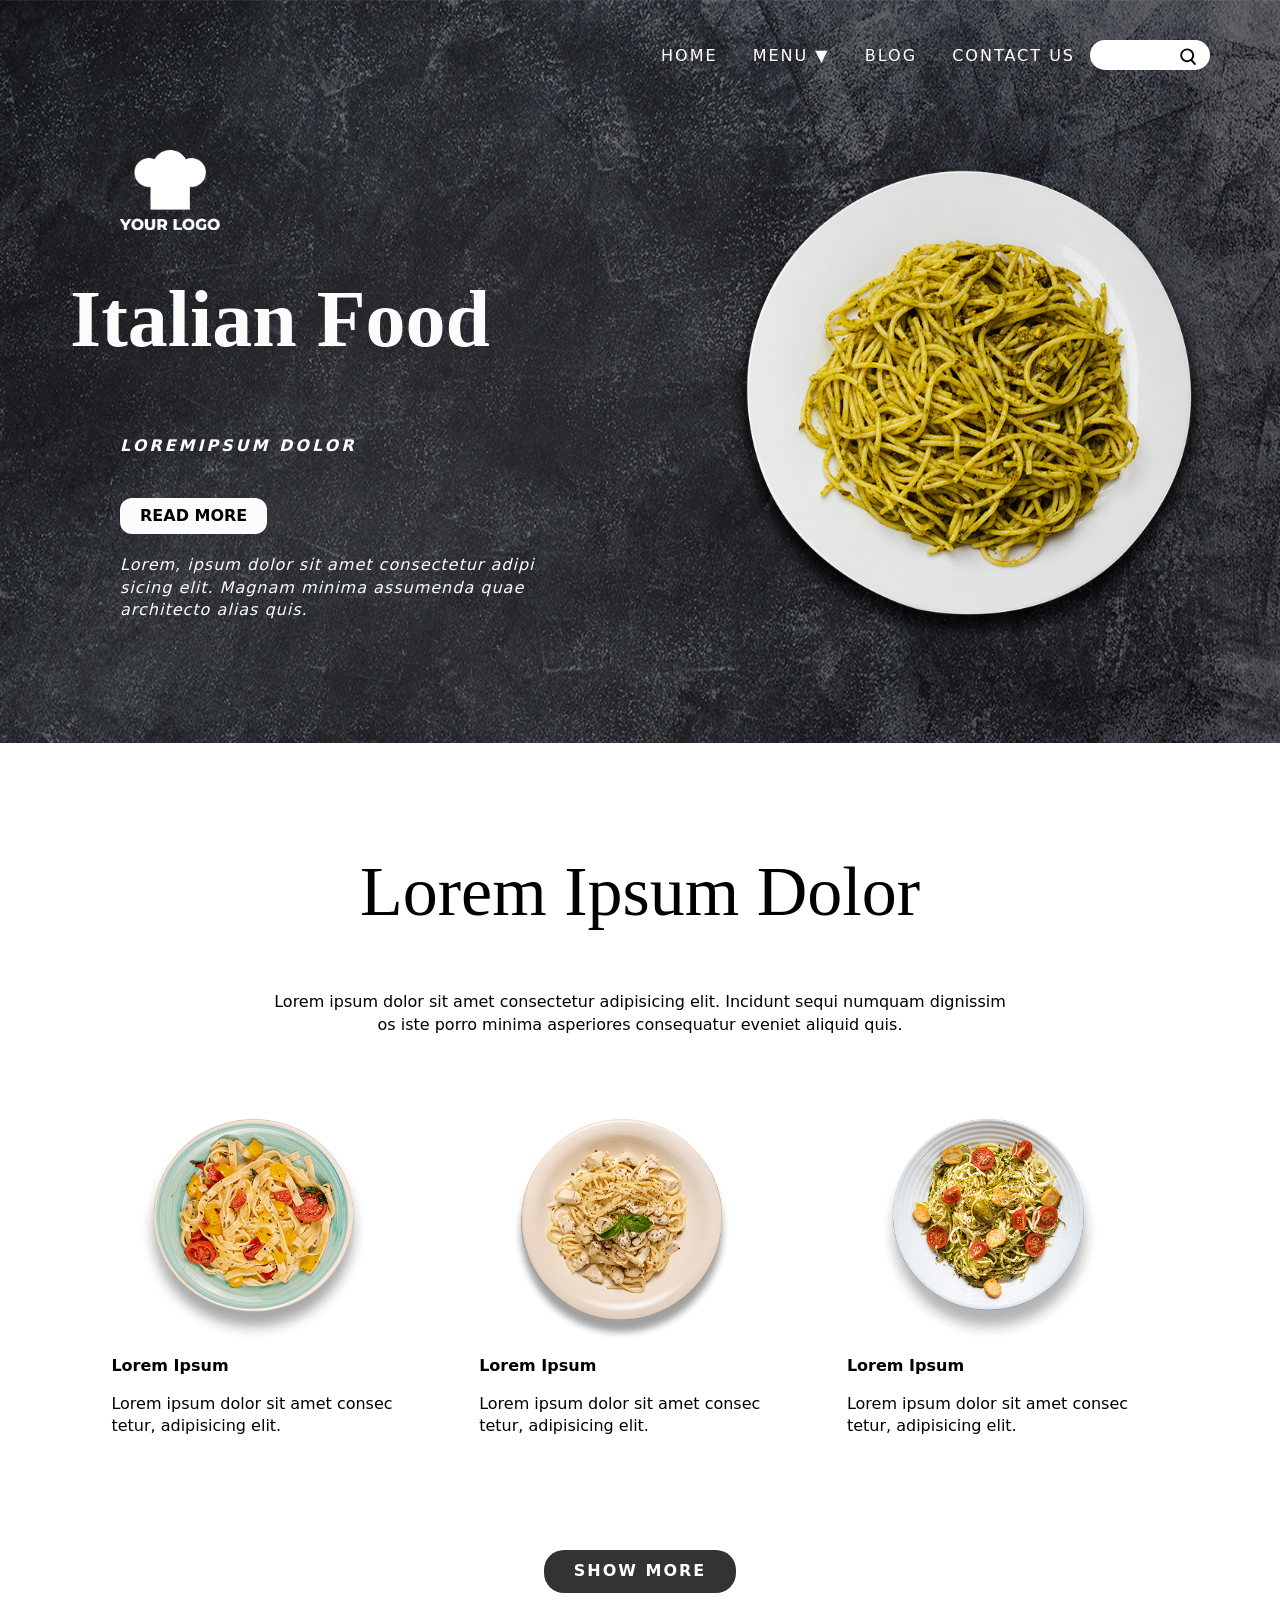
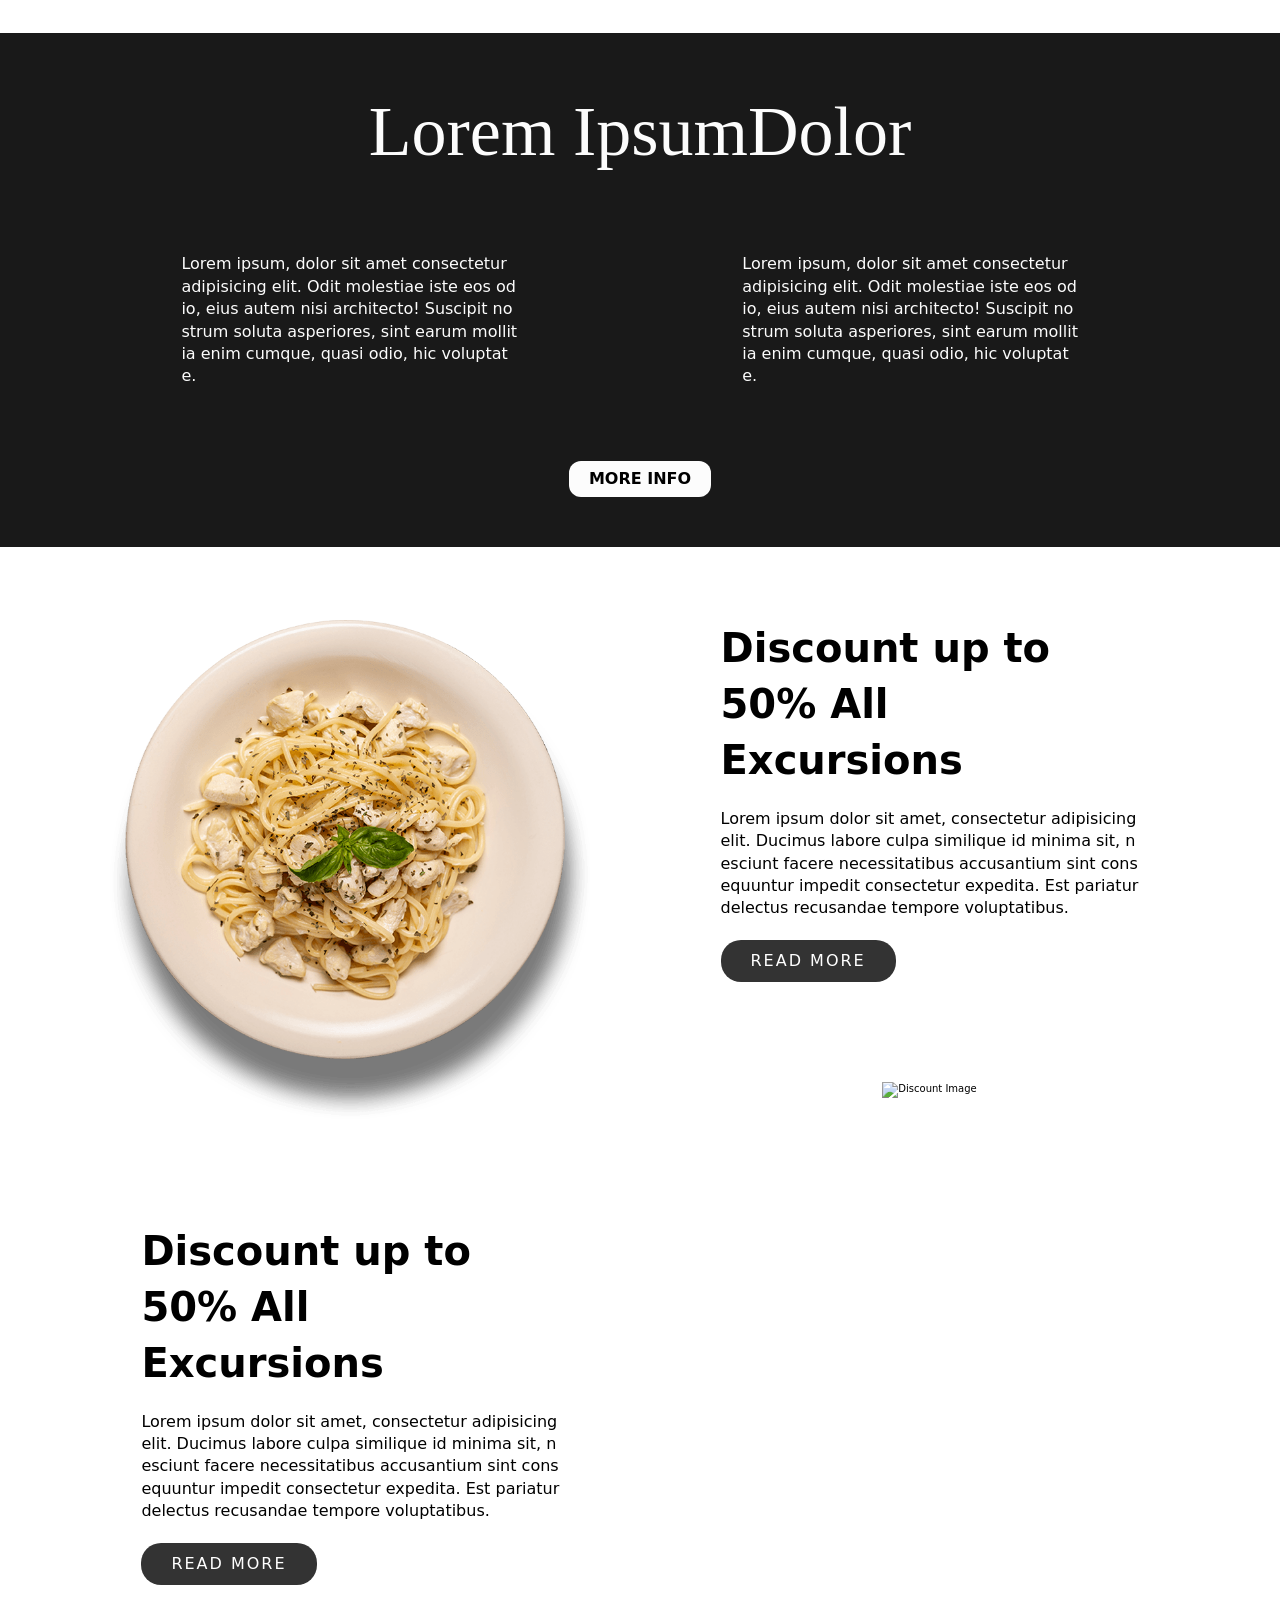
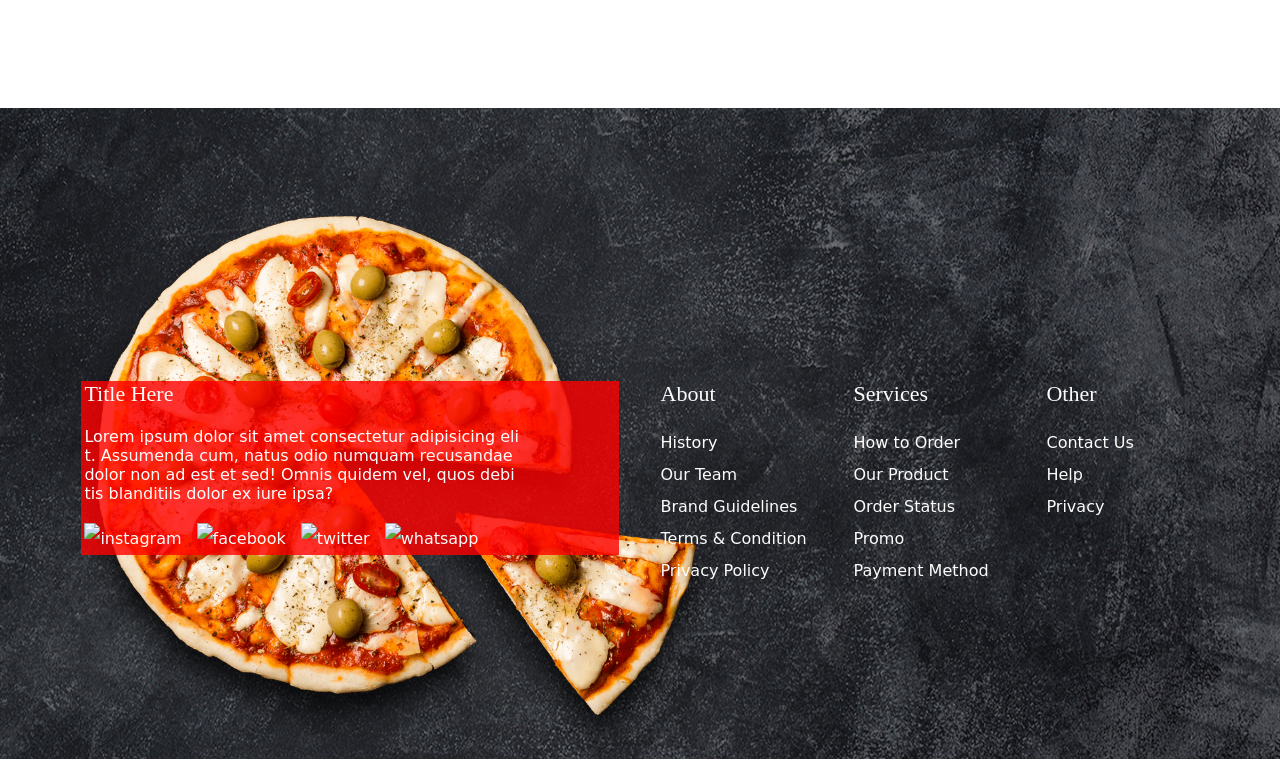
==== Italian_Food/index.html @ b00f7d7c "first commit" ====
<!DOCTYPE html>
<html lang="en">
<head>
    <meta charset="UTF-8">
    <meta http-equiv="X-UA-Compatible" content="IE=edge">
    <meta name="viewport" content="width=device-width, initial-scale=1.0">
    <title>Italian Food an WordPress Theme</title>
    <!-- VENDORS FILES -->
    <link rel="stylesheet" href="assets/vendors/css/fonts.css">
    <link rel="stylesheet" href="assets/vendors/css/all.min.css">
    <link rel="stylesheet" href="assets/vendors/css/normalize.css">
    <link rel="stylesheet" href="assets/vendors/css/grid.css">
     <!-- RESOURCES FILES -->
    <link rel="stylesheet" href="assets/css/main.css">
    <link rel="stylesheet" href="assets/css/responsive.css">
</head>
<body>
    <header id="front-page-header">
        <div class="sticky-content">
            <div class="row">
                <h1 class="logo">
                    <a href="index.html" title="Italian Food">
                        <img src="assets/img/logo.png" alt="Italian Food" />
                    </a>
                </h1>
                <nav id="site-navigation" class="main-navigation" role="navigation">
                    <button class="menu-toggle" aria-controls="primary-menu" aria-expanded="false"></button>
                    <!-- Don't need to use #primary-menu div while using wp_nav_menu container property -->
                    <div id="primary-menu" class="menu-primary-menu-container">
                        <ul class="nav-menu">
                            <li><a href="#/">Home</a></li>
                            <!-- Don't need to use .menu-item-has-children when implement in wordpress -->
                            <li class="menu-item-has-children"><a href="#/">Menu</a>
                                <ul class="sub-menu">
                                    <!-- Don't need to use .menu-item-has-children when implement in wordpress -->
                                    <li class="menu-item-has-children"><a href="#/">Sub item 1</a>
                                        <ul class="sub-menu">
                                            <li><a href="#/">Sub item 1 a</a></li>
                                            <li><a href="#/">Sub item 1 b</a></li>
                                        </ul>
                                    </li>
                                    <!-- Don't need to use .menu-item-has-children when implement in wordpress -->
                                    <li class="menu-item-has-children"><a href="#/">Sub item 2</a>
                                        <ul class="sub-menu">
                                            <li><a href="#/">Sub item 2 a</a></li>
                                            <li><a href="#/">Sub item 2 b</a></li>
                                        </ul>
                                    </li>
                                </ul>
                            </li>
                            <li><a href="blog.html">Blog</a></li>
                            <li><a href="#/">Contact Us</a></li>
                        </ul>
                    </div><!-- #primary-menu -->
                    <div class="header-search">
                        <!-- No need to use this form when using in wordpress. It will be auto generated by get_search_form(); wordpress function -->
                        <form role="search" method="get" id="searchform" class="searchform" action="#">
                            <label class="screen-reader-text" for="s">Search for:</label>
                            <input type="search" value="  " name="s" id="s" placeholder="search">
                            <button type="submit" id="searchsubmit" class="search-button  has-icon" aria-label="Search">
                            <svg id="search-icon" class="search-icon" viewBox="0 0 24 24" width="24" height="24">
                                <path d="M13.5 6C10.5 6 8 8.5 8 11.5c0 1.1.3 2.1.9 3l-3.4 3 1 1.1 3.4-2.9c1 .9 2.2 1.4 3.6 1.4 3 0 5.5-2.5 5.5-5.5C19 8.5 16.5 6 13.5 6zm0 9.5c-2.2 0-4-1.8-4-4s1.8-4 4-4 4 1.8 4 4-1.8 4-4 4z"></path>
                            </svg>
                            </button>
                        </form>
                    </div>
                </nav>
            </div><!-- .row -->
        </div> <!-- .sticky -->

        <div class="hero-content">
            <div class="row">
                <div class="hero-text-container">
                    <h2 class="hero-title">Italian Food</h2>
                    <p class="hero-sub-title">Loremipsum dolor</p>
                    <a href="#" class="btn btn-small">Read More</a>
                    <p class="hero-desc">Lorem, ipsum dolor sit amet consectetur adipisicing elit. Magnam minima assumenda quae architecto alias quis.</p>
                </div>
               
                <div class="hero-img-container">
                    <img src="assets/img/header-plate-1.png" alt="large dish">
                </div>
            </div><!-- .row -->
        </div><!-- .hero-content -->
    </header>

    <section class="section-featured-item">
        <div class="row">
            <h2 class="section-title">Lorem Ipsum Dolor</h2>
            <p class="section-excerpt">Lorem ipsum dolor sit amet consectetur adipisicing elit. Incidunt sequi numquam dignissimos iste porro minima asperiores consequatur eveniet aliquid quis.</p>
            <div class="col span_1_of_3">
                <img src="assets/img/plat-1-0f-3.png" alt="Item One">
                <h4 class="item-title">Lorem Ipsum</h4>
                <p class="item-excerpt">Lorem ipsum dolor sit amet consectetur, adipisicing elit.</p>
            </div>
            <div class="col span_1_of_3">
                <img src="assets/img/plat-2-0f-3.png" alt="Item Two">
                <h4 class="item-title">Lorem Ipsum</h4>
                <p class="item-excerpt">Lorem ipsum dolor sit amet consectetur, adipisicing elit.</p>
            </div>
            <div class="col span_1_of_3">
                <img src="assets/img/plat-3-0f-3.png" alt="Item Three">
                <h4 class="item-title">Lorem Ipsum</h4>
                <p class="item-excerpt">Lorem ipsum dolor sit amet consectetur, adipisicing elit.</p>
            </div>
            <a href="#/" class="btn btn-dark">SHow More</a>
        </div><!-- .row -->
    </section>

    <section class="two-col-text">
        <div class="row">
            <h2 class="section-title">Lorem IpsumDolor</h2>
            <div class="col span_1_of_2">
                <p class="item-excerpt">Lorem ipsum, dolor sit amet consectetur adipisicing elit. Odit molestiae iste eos odio, eius autem nisi architecto! Suscipit nostrum soluta asperiores, sint earum mollitia enim cumque, quasi odio, hic voluptate.</p>
            </div>
            <div class="col span_1_of_2">
                <p class="item-excerpt">Lorem ipsum, dolor sit amet consectetur adipisicing elit. Odit molestiae iste eos odio, eius autem nisi architecto! Suscipit nostrum soluta asperiores, sint earum mollitia enim cumque, quasi odio, hic voluptate.</p>
            </div>
            <a href="#/" class="btn">More Info</a>
        </div><!-- .row -->
    </section>
    <section class="two-col-text-img">
        <div class="row">
            <div class="col span_1_of_2">
                <div class="cpt-img">
                    <img src="assets/img/cpt_discount_and_offer_1.png" alt="Discount Image">
                </div>
                <div class="cpt-discount-offers">
                    <h3 class="cpt-title">Discount up to 50% All Excursions</h3>
                    <p class="cpt-excerpt">Lorem ipsum dolor sit amet, consectetur adipisicing elit. Ducimus labore culpa similique id minima sit, nesciunt facere necessitatibus accusantium sint consequuntur impedit consectetur expedita. Est pariatur delectus recusandae tempore voluptatibus.</p>
                    <a href="#" class="btn btn-dark">Read More</a>
                </div>
            </div>
            <div class="col span_1_of_2">
                <div class="cpt-discount-offers">
                    <h3 class="cpt-title">Discount up to 50% All Excursions</h3>
                    <p class="cpt-excerpt">Lorem ipsum dolor sit amet, consectetur adipisicing elit. Ducimus labore culpa similique id minima sit, nesciunt facere necessitatibus accusantium sint consequuntur impedit consectetur expedita. Est pariatur delectus recusandae tempore voluptatibus.</p>
                    <a href="#" class="btn btn-dark">Read More</a>
                </div>
                <div class="cpt-img">
                    <img src="assets/img/cpt_discount_and_offer_2.png" alt="Discount Image">
                </div>
            </div>
        </div>
    </section>
    <footer id="site-footer">
        <div class="row">
            <div class="col span_6_of_12">
                <div class="widget overlay">
                    <h6 class="widget-title">Title Here</h6>
                    <p>Lorem ipsum dolor sit amet consectetur adipisicing elit. Assumenda cum, natus odio numquam recusandae dolor non ad est et sed! Omnis quidem vel, quos debitis blanditiis dolor ex iure ipsa?</p>
                    <div class="social-links">
                        <ul>
                            <li><a href="#"><img src="assets/img/instagram1.png" alt="instagram"></a></li>
                            <li><a href="#"><img src="assets/img/facebook1.png" alt="facebook"></a></li>
                            <li><a href="#"><img src="assets/img/twitter1.png" alt="twitter"></a></li>
                            <li><a href="#"><img src="assets/img/whatsapp1.png" alt="whatsapp"></a></li>
                        </ul>
                    </div>
                </div>
            </div>
            <div class="col span_2_of_12">
                <div class="widget">
                    <h6 class="widget-title">About</h6>
                    <ul>
                        <li><a href="#">History</a></li>
                        <li><a href="#">Our Team</a></li>
                        <li><a href="#">Brand Guidelines</a></li>
                        <li><a href="#">Terms & Condition</a></li>
                        <li><a href="#">Privacy Policy</a></li>
                    </ul>
                </div>
            </div>
            <div class="col span_2_of_12">
                <div class="widget">
                    <h6 class="widget-title">Services</h6>
                    <ul>
                        <li><a href="#"> How to Order</a></li>
                        <li><a href="#">Our Product</a></li>
                        <li><a href="#">Order Status</a></li>
                        <li><a href="#">Promo</a></li>
                        <li><a href="#">Payment Method</a></li>
                    </ul>
                </div>
            </div>
            <div class="col span_2_of_12">
                <div class="widget">
                    <h6 class="widget-title">Other</h6>
                    <ul>
                        <li><a href="#">Contact Us</a></li>
                        <li><a href="#">Help</a></li>
                        <li><a href="#">Privacy</a></li>
                    </ul>
                </div>
            </div>
        </div><!-- .row -->
    </footer>

    <!-- VENDORS FILES -->
    <script src="assets/vendors/js/jquery-1.12.0.min.js"></script>
    <script src="assets/vendors/js/html5shiv.min.js"></script>
    <script src="assets/vendors/js/respond.min.js"></script>
    <script src="assets/vendors/js/selectivizr.js"></script>
    <!-- RESOURCES FILES -->
    <script src="assets/js/main.js"></script>
</body>
</html>
---- Italian_Food/assets/vendors/css/fonts.css ----
/* montserrat-regular - latin */
@font-face {
font-family: 'Montserrat';
font-style: normal;
font-weight: 400;
src: url('../fonts/montserrat/montserrat-v18-latin-700.eot'); /* IE9 Compat Modes */
src: local(''),
        url('../fonts/montserrat/montserrat-v18-latin-regular.eot?#iefix') format('embedded-opentype'), /* IE6-IE8 */
        url('../fonts/montserrat/montserrat-v18-latin-regular.woff2') format('woff2'), /* Super Modern Browsers */
        url('../fonts/montserrat/montserrat-v18-latin-regular.woff') format('woff'), /* Modern Browsers */
        url('../fonts/montserrat/montserrat-v18-latin-regular.ttf') format('truetype'), /* Safari, Android, iOS */
        url('../fonts/montserrat/montserrat-v18-latin-regular.svg#Montserrat') format('svg'); /* Legacy iOS */
}

/* montserrat-700 - latin */
@font-face {
font-family: 'Montserrat';
font-style: normal;
font-weight: 700;
src: url('../fonts/montserrat/montserrat-v18-latin-700.eot'); /* IE9 Compat Modes */
src: local(''),
        url('../fonts/montserrat/montserrat-v18-latin-700.eot?#iefix') format('embedded-opentype'), /* IE6-IE8 */
        url('../fonts/montserrat/montserrat-v18-latin-700.woff2') format('woff2'), /* Super Modern Browsers */
        url('../fonts/montserrat/montserrat-v18-latin-700.woff') format('woff'), /* Modern Browsers */
        url('../fonts/montserrat/montserrat-v18-latin-700.ttf') format('truetype'), /* Safari, Android, iOS */
        url('../fonts/montserrat/montserrat-v18-latin-700.svg#Montserrat') format('svg'); /* Legacy iOS */
}

/* hijrnotes-regular - latin */
@font-face {
font-family: 'Hijrnotes';
font-style: normal;
font-weight: 400;
src: url('../fonts/hijrnotes/Hijrnotes_PERSONAL_USE_ONLY.eot'); /* IE9 Compat Modes */
src: local(''),
    url('../fonts/hijrnotes/Hijrnotes_PERSONAL_USE_ONLY.eot?#iefix') format('embedded-opentype'), /* IE6-IE8 */
    url('../fonts/hijrnotes/Hijrnotes_PERSONAL_USE_ONLY.woff2') format('woff2'), /* Super Modern Browsers */
    url('../fonts/hijrnotes/Hijrnotes_PERSONAL_USE_ONLY.woff') format('woff'), /* Modern Browsers */
    url('../fonts/hijrnotes/Hijrnotes_PERSONAL_USE_ONLY.ttf') format('truetype'), /* Safari, Android, iOS */
    url('../fonts/hijrnotes/Hijrnotes_PERSONAL_USE_ONLY.svg#Hijrnotes') format('svg'); /* Legacy iOS */
}

/* open-sans-regular - latin */
@font-face {
font-family: 'Open Sans';
font-style: normal;
font-weight: 400;
src: url('../fonts/open-sans/open-sans-v27-latin-regular.eot'); /* IE9 Compat Modes */
src: local(''),
        url('../fonts/open-sans/open-sans-v27-latin-regular.eot?#iefix') format('embedded-opentype'), /* IE6-IE8 */
        url('../fonts/open-sans/open-sans-v27-latin-regular.woff2') format('woff2'), /* Super Modern Browsers */
        url('open-sans/open-sans-v27-latin-regular.woff') format('woff'), /* Modern Browsers */
        url('../fonts/open-sans/open-sans-v27-latin-regular.ttf') format('truetype'), /* Safari, Android, iOS */
        url('../fonts/open-sans/open-sans-v27-latin-regular.svg#OpenSans') format('svg'); /* Legacy iOS */
}

/* open-sans-italic - latin */
@font-face {
font-family: 'Open Sans';
font-style: italic;
font-weight: 400;
src: url('../fonts/open-sans/open-sans-v27-latin-italic.eot'); /* IE9 Compat Modes */
src: local(''),
        url('../fonts/open-sans/open-sans-v27-latin-italic.eot?#iefix') format('embedded-opentype'), /* IE6-IE8 */
        url('../fonts/open-sans/open-sans-v27-latin-italic.woff2') format('woff2'), /* Super Modern Browsers */
        url('../fonts/open-sans/open-sans-v27-latin-italic.woff') format('woff'), /* Modern Browsers */
        url('../fonts/open-sans/open-sans-v27-latin-italic.ttf') format('truetype'), /* Safari, Android, iOS */
        url('../fonts/open-sans/open-sans-v27-latin-italic.svg#OpenSans') format('svg'); /* Legacy iOS */
}

/* open-sans-500 - latin */
@font-face {
font-family: 'Open Sans';
font-style: normal;
font-weight: 500;
src: url('../fonts/open-sans/open-sans-v27-latin-500.eot'); /* IE9 Compat Modes */
src: local(''),
        url('../fonts/open-sans/open-sans-v27-latin-500.eot?#iefix') format('embedded-opentype'), /* IE6-IE8 */
        url('../fonts/open-sans/open-sans-v27-latin-500.woff2') format('woff2'), /* Super Modern Browsers */
        url('../fonts/open-sans/open-sans-v27-latin-500.woff') format('woff'), /* Modern Browsers */
        url('../fonts/open-sans/open-sans-v27-latin-500.ttf') format('truetype'), /* Safari, Android, iOS */
        url('../fonts/open-sans/open-sans-v27-latin-500.svg#OpenSans') format('svg'); /* Legacy iOS */
}

/* open-sans-700 - latin */
@font-face {
font-family: 'Open Sans';
font-style: normal;
font-weight: 700;
src: url('../fonts/open-sans/open-sans-v27-latin-700.eot'); /* IE9 Compat Modes */
src: local(''),
        url('../fonts/open-sans/open-sans-v27-latin-700.eot?#iefix') format('embedded-opentype'), /* IE6-IE8 */
        url('../fonts/open-sans/open-sans-v27-latin-700.woff2') format('woff2'), /* Super Modern Browsers */
        url('../fonts/open-sans/open-sans-v27-latin-700.woff') format('woff'), /* Modern Browsers */
        url('../fonts/open-sans/open-sans-v27-latin-700.ttf') format('truetype'), /* Safari, Android, iOS */
        url('../fonts/open-sans/open-sans-v27-latin-700.svg#OpenSans') format('svg'); /* Legacy iOS */
}

/* open-sans-700italic - latin */
@font-face {
font-family: 'Open Sans';
font-style: italic;
font-weight: 700;
src: url('../fonts/open-sans/open-sans-v27-latin-700italic.eot'); /* IE9 Compat Modes */
src: local(''),
        url('../fonts/open-sans/open-sans-v27-latin-700italic.eot?#iefix') format('embedded-opentype'), /* IE6-IE8 */
        url('../fonts/open-sans/open-sans-v27-latin-700italic.woff2') format('woff2'), /* Super Modern Browsers */
        url('../fonts/open-sans/open-sans-v27-latin-700italic.woff') format('woff'), /* Modern Browsers */
        url('../fonts/open-sans/open-sans-v27-latin-700italic.ttf') format('truetype'), /* Safari, Android, iOS */
        url('../fonts/open-sans/open-sans-v27-latin-700italic.svg#OpenSans') format('svg'); /* Legacy iOS */
}

/* open-sans-800 - latin */
@font-face {
font-family: 'Open Sans';
font-style: normal;
font-weight: 800;
src: url('../fonts/open-sans/open-sans-v27-latin-800.eot'); /* IE9 Compat Modes */
src: local(''),
        url('../fonts/open-sans/open-sans-v27-latin-800.eot?#iefix') format('embedded-opentype'), /* IE6-IE8 */
        url('../fonts/open-sans/open-sans-v27-latin-800.woff2') format('woff2'), /* Super Modern Browsers */
        url('../fonts/open-sans/open-sans-v27-latin-800.woff') format('woff'), /* Modern Browsers */
        url('../fonts/open-sans/open-sans-v27-latin-800.ttf') format('truetype'), /* Safari, Android, iOS */
        url('../fonts/open-sans/open-sans-v27-latin-800.svg#OpenSans') format('svg'); /* Legacy iOS */
}
---- Italian_Food/assets/vendors/css/grid.css ----
/*  SECTIONS  ============================================================================= */

.section {
	clear: both;
	padding: 0px;
	margin: 0px;
}

/*  GROUPING  ============================================================================= */


.row:before,
.row:after {
    content:"";
    display:table;
}
.row:after {
    clear:both;
}
.row {
    zoom:1; /* For IE 6/7 (trigger hasLayout) */
}

/*  GRID COLUMN SETUP   ==================================================================== */

.col {
	display: block;
	float:left;
	margin: 1% 0 1% 1.6%;
}

.col:first-child { margin-left: 0; } /* all browsers except IE6 and lower */


/*  REMOVE MARGINS AS ALL GO FULL WIDTH AT 480 PIXELS */

@media only screen and (max-width: 480px) {
	.col { 
		margin: 1% 0 1% 0%;
	}
}

/*  GRID OF TWO   ============================================================================= */


.span_2_of_2 {
	width: 100%;
}

.span_1_of_2 {
	width: 49.2%;
}

/*  GO FULL WIDTH AT LESS THAN 480 PIXELS */

@media only screen and (max-width: 480px) {
	.span_2_of_2 {
		width: 100%; 
	}
	.span_1_of_2 {
		width: 100%; 
	}
}

/*  GRID OF THREE   ============================================================================= */

	
.span_3_of_3 {
	width: 100%; 
}

.span_2_of_3 {
	width: 66.13%; 
}

.span_1_of_3 {
	width: 32.26%; 
}


/*  GO FULL WIDTH AT LESS THAN 480 PIXELS */

@media only screen and (max-width: 480px) {
	.span_3_of_3 {
		width: 100%; 
	}
	.span_2_of_3 {
		width: 100%; 
	}
	.span_1_of_3 {
		width: 100%;
	}
}

/*  GRID OF FOUR   ============================================================================= */

	
.span_4_of_4 {
	width: 100%; 
}

.span_3_of_4 {
	width: 74.6%; 
}

.span_2_of_4 {
	width: 49.2%; 
}

.span_1_of_4 {
	width: 23.8%; 
}


/*  GO FULL WIDTH AT LESS THAN 480 PIXELS */

@media only screen and (max-width: 480px) {
	.span_4_of_4 {
		width: 100%; 
	}
	.span_3_of_4 {
		width: 100%; 
	}
	.span_2_of_4 {
		width: 100%; 
	}
	.span_1_of_4 {
		width: 100%; 
	}
}

/*  GRID OF FIVE   ============================================================================= */

	
.span_5_of_5 {
	width: 100%;
}

.span_4_of_5 {
  	width: 79.68%; 
}

.span_3_of_5 {
  	width: 59.36%; 
}

.span_2_of_5 {
  	width: 39.04%;
}

.span_1_of_5 {
  	width: 18.72%;
}


/*  GO FULL WIDTH AT LESS THAN 480 PIXELS */

@media only screen and (max-width: 480px) {
	.span_5_of_5 {
		width: 100%; 
	}
	.span_4_of_5 {
		width: 100%; 
	}
	.span_3_of_5 {
		width: 100%; 
	}
	.span_2_of_5 {
		width: 100%; 
	}
	.span_1_of_5 {
		width: 100%; 
	}
}

/*  GRID OF SIX   ============================================================================= */


.span_6_of_6 {
	width: 100%;
}

.span_5_of_6 {
  	width: 83.06%;
}

.span_4_of_6 {
  	width: 66.13%;
}

.span_3_of_6 {
  	width: 49.2%;
}

.span_2_of_6 {
  	width: 32.26%;
}

.span_1_of_6 {
  	width: 15.33%;
}


/*  GO FULL WIDTH AT LESS THAN 480 PIXELS */

@media only screen and (max-width: 480px) {
	.span_6_of_6 {
		width: 100%; 
	}
	.span_5_of_6 {
		width: 100%; 
	}
	.span_4_of_6 {
		width: 100%; 
	}
	.span_3_of_6 {
		width: 100%; 
	}
	.span_2_of_6 {
		width: 100%; 
	}
	.span_1_of_6 {
		width: 100%; 
	}
}

/*  GRID OF SEVEN   ============================================================================= */


.span_7_of_7 {
	width: 100%;
}

.span_6_of_7 {
	width: 85.48%;
}

.span_5_of_7 {
  	width: 70.97%;
}

.span_4_of_7 {
  	width: 56.45%;
}

.span_3_of_7 {
  	width: 41.94%;
}

.span_2_of_7 {
  	width: 27.42%;
}

.span_1_of_7 {
  	width: 12.91%;
}


/*  GO FULL WIDTH AT LESS THAN 480 PIXELS */

@media only screen and (max-width: 480px) {
	.span_7_of_7 {
		width: 100%; 
	}
	.span_6_of_7 {
		width: 100%; 
	}
	.span_5_of_7 {
		width: 100%; 
	}
	.span_4_of_7 {
		width: 100%; 
	}
	.span_3_of_7 {
		width: 100%; 
	}
	.span_2_of_7 {
		width: 100%; 
	}
	.span_1_of_7 {
		width: 100%; 
	}
}

/*  GRID OF EIGHT   ============================================================================= */

	
.span_8_of_8 {
	width: 100%;
}

.span_7_of_8 {
	width: 87.3%; 
}

.span_6_of_8 {
	width: 74.6%; 
}

.span_5_of_8 {
	width: 61.9%; 
}

.span_4_of_8 {
	width: 49.2%; 
}

.span_3_of_8 {
	width: 36.5%;
}

.span_2_of_8 {
	width: 23.8%; 
}

.span_1_of_8 {
	width: 11.1%; 
}


/*  GO FULL WIDTH AT LESS THAN 480 PIXELS */

@media only screen and (max-width: 480px) {
	.span_8_of_8 {
		width: 100%; 
	}
	.span_7_of_8 {
		width: 100%; 
	}
	.span_6_of_8 {
		width: 100%; 
	}
	.span_5_of_8 {
		width: 100%; 
	}
	.span_4_of_8 {
		width: 100%; 
	}
	.span_3_of_8 {
		width: 100%; 
	}
	.span_2_of_8 {
		width: 100%; 
	}
	.span_1_of_8 {
		width: 100%; 
	}
}

/*  GRID OF NINE   ============================================================================= */


.span_9_of_9 {
	width: 100%;
}

.span_8_of_9 {
	width: 88.71%;
}

.span_7_of_9 {
	width: 77.42%; 
}

.span_6_of_9 {
	width: 66.13%; 
}

.span_5_of_9 {
	width: 54.84%; 
}

.span_4_of_9 {
	width: 43.55%; 
}

.span_3_of_9 {
	width: 32.26%;
}

.span_2_of_9 {
	width: 20.97%; 
}

.span_1_of_9 {
	width: 9.68%; 
}


/*  GO FULL WIDTH AT LESS THAN 480 PIXELS */

@media only screen and (max-width: 480px) {
	.span_9_of_9 {
		width: 100%; 
	}
	.span_8_of_9 {
		width: 100%; 
	}
	.span_7_of_9 {
		width: 100%; 
	}
	.span_6_of_9 {
		width: 100%; 
	}
	.span_5_of_9 {
		width: 100%; 
	}
	.span_4_of_9 {
		width: 100%; 
	}
	.span_3_of_9 {
		width: 100%; 
	}
	.span_2_of_9 {
		width: 100%; 
	}
	.span_1_of_9 {
		width: 100%; 
	}
}

/*  GRID OF TEN   ============================================================================= */


.span_10_of_10 {
	width: 100%;
}

.span_9_of_10 {
	width: 89.84%;
}

.span_8_of_10 {
	width: 79.68%;
}

.span_7_of_10 {
	width: 69.52%; 
}

.span_6_of_10 {
	width: 59.36%; 
}

.span_5_of_10 {
	width: 49.2%; 
}

.span_4_of_10 {
	width: 39.04%; 
}

.span_3_of_10 {
	width: 28.88%;
}

.span_2_of_10 {
	width: 18.72%; 
}

.span_1_of_10 {
	width: 8.56%; 
}


/*  GO FULL WIDTH AT LESS THAN 480 PIXELS */

@media only screen and (max-width: 480px) {
	.span_10_of_10 {
		width: 100%; 
	}
	.span_9_of_10 {
		width: 100%; 
	}
	.span_8_of_10 {
		width: 100%; 
	}
	.span_7_of_10 {
		width: 100%; 
	}
	.span_6_of_10 {
		width: 100%; 
	}
	.span_5_of_10 {
		width: 100%; 
	}
	.span_4_of_10 {
		width: 100%; 
	}
	.span_3_of_10 {
		width: 100%; 
	}
	.span_2_of_10 {
		width: 100%; 
	}
	.span_1_of_10 {
		width: 100%; 
	}
}

/*  GRID OF ELEVEN   ============================================================================= */

.span_11_of_11 {
	width: 100%;
}

.span_10_of_11 {
	width: 90.76%;
}

.span_9_of_11 {
	width: 81.52%;
}

.span_8_of_11 {
	width: 72.29%;
}

.span_7_of_11 {
	width: 63.05%; 
}

.span_6_of_11 {
	width: 53.81%; 
}

.span_5_of_11 {
	width: 44.58%; 
}

.span_4_of_11 {
	width: 35.34%; 
}

.span_3_of_11 {
	width: 26.1%;
}

.span_2_of_11 {
	width: 16.87%; 
}

.span_1_of_11 {
	width: 7.63%; 
}


/*  GO FULL WIDTH AT LESS THAN 480 PIXELS */

@media only screen and (max-width: 480px) {
	.span_11_of_11 {
		width: 100%; 
	}
	.span_10_of_11 {
		width: 100%; 
	}
	.span_9_of_11 {
		width: 100%; 
	}
	.span_8_of_11 {
		width: 100%; 
	}
	.span_7_of_11 {
		width: 100%; 
	}
	.span_6_of_11 {
		width: 100%; 
	}
	.span_5_of_11 {
		width: 100%; 
	}
	.span_4_of_11 {
		width: 100%; 
	}
	.span_3_of_11 {
		width: 100%; 
	}
	.span_2_of_11 {
		width: 100%; 
	}
	.span_1_of_11 {
		width: 100%; 
	}
}

/*  GRID OF TWELVE   ============================================================================= */

.span_12_of_12 {
	width: 100%;
}

.span_11_of_12 {
	width: 91.53%;
}

.span_10_of_12 {
	width: 83.06%;
}

.span_9_of_12 {
	width: 74.6%;
}

.span_8_of_12 {
	width: 66.13%;
}

.span_7_of_12 {
	width: 57.66%; 
}

.span_6_of_12 {
	width: 49.2%; 
}

.span_5_of_12 {
	width: 40.73%; 
}

.span_4_of_12 {
	width: 32.26%; 
}

.span_3_of_12 {
	width: 23.8%;
}

.span_2_of_12 {
	width: 15.33%; 
}

.span_1_of_12 {
	width: 6.86%; 
}


/*  GO FULL WIDTH AT LESS THAN 480 PIXELS */

@media only screen and (max-width: 480px) {
	.span_12_of_12 {
		width: 100%; 
	}
	.span_11_of_12 {
		width: 100%; 
	}
	.span_10_of_12 {
		width: 100%; 
	}
	.span_9_of_12 {
		width: 100%; 
	}
	.span_8_of_12 {
		width: 100%; 
	}
	.span_7_of_12 {
		width: 100%; 
	}
	.span_6_of_12 {
		width: 100%; 
	}
	.span_5_of_12 {
		width: 100%; 
	}
	.span_4_of_12 {
		width: 100%; 
	}
	.span_3_of_12 {
		width: 100%; 
	}
	.span_2_of_12 {
		width: 100%; 
	}
	.span_1_of_12 {
		width: 100%; 
	}
}
---- Italian_Food/assets/css/main.css ----
@charset "UTF-8";
/************************
* BASIC SETUP *
*************************/
* {
  margin: 0;
  padding: 0;
  box-sizing: border-box;
}

html {
  font-size: 62.5%;
}

body {
  font-family: 'Open Sans', sans;
  text-rendering: optimizeLegibility;
  line-height: 1.4;
}

.screen-reader-text {
  border: 0;
  clip: rect(1px, 1px, 1px, 1px);
  -webkit-clip-path: inset(50%);
  clip-path: inset(50%);
  height: 1px;
  margin: -1px;
  overflow: hidden;
  padding: 0;
  position: absolute;
  width: 5rem;
  word-wrap: normal !important;
}

/************************
* REUSABLE COMPONENTS *
*************************/
section {
  padding: 5rem 0;
}

.row {
  max-width: 114rem;
  margin: 0 auto;
}

.col {
  padding: 1%;
}

ul,
ol,
a, a:link,
span,
table,
dl,
p {
  font-size: 1.6rem;
  word-break: break-all;
}

ul, ol {
  list-style-position: inside;
}

code {
  font-family: Monaco, Consolas, "Andale Mono", "DejaVu Sans Mono", monospace;
}

.btn {
  display: inline-block;
  background-color: #fcfcfc;
  font-size: 1.6rem;
  font-weight: 700;
  color: black;
  text-transform: uppercase;
  text-decoration: none;
  padding: 0.7rem 2rem;
  border-radius: 1.2rem;
  transition: all 0.5s;
}
.btn:link {
  color: black;
}
.btn:hover, .btn:focus {
  color: rgba(0, 0, 0, 0.5);
}

.btn-dark {
  background-color: rgba(0, 0, 0, 0.8);
  color: white;
  font-weight: 700;
  padding: 1rem 3rem;
  letter-spacing: .2rem;
  border-radius: 2rem;
}
.btn-dark:link {
  color: white;
}
.btn-dark:hover,
.btn-dark :focus {
  color: rgba(255, 255, 255, 0.493);
}

.section-title {
  font-family: Hijrnotes;
  text-align: center;
  font-size: 7rem;
  margin-bottom: 5rem;
  font-weight: normal;
}

/************************
* HEADER(FRONT PAGE) *
*************************/
header {
  background-image: url("../img/header-background.jpg");
  background-size: cover;
  background-position: center top;
  background-repeat: no-repeat;
  width: 100%;
  height: auto;
  display: block;
  font-size: 1.6rem;
  position: relative;
}
header::after {
  content: "";
  clear: both;
  display: table;
  overflow: hidden;
}
header .logo {
  display: inline-block;
  margin-top: 15rem;
  margin-left: 5rem;
  position: relative;
  z-index: 9999;
}
header .logo a {
  text-decoration: none;
}
header .logo a:link {
  text-decoration: none;
}
header .logo a img {
  width: 10rem;
  height: auto;
}
header .logo.text-logo {
  font-family: 'Open Sans', sans;
}
header .logo.text-logo a {
  text-decoration: none;
  color: #fcfcfc;
  text-transform: uppercase;
  font-weight: normal;
  letter-spacing: .5rem;
  word-spacing: -1rem;
  font-size: 2.5rem;
}
header .logo.text-logo a:link {
  text-decoration: none;
  color: #fcfcfc;
}
header nav {
  float: right;
  margin-top: 4rem;
  list-style-type: none;
}
header .menu-primary-menu-container {
  display: inline-block;
  margin-top: 0.5rem;
}
header .header-search {
  position: relative;
  float: right;
  width: 12rem;
  height: auto;
}
header .header-search form#searchform {
  display: inline-block;
  width: 100%;
  position: relative;
}
header .header-search form#searchform input[type="search"] {
  display: inline-block;
  width: 100%;
  height: 3rem;
  padding: 0rem 3.5rem 0 1.5rem;
  outline: none;
  border: none;
  border-radius: 2rem;
  font-size: 1.2rem;
  transition: all 1s;
  overflow: hidden;
}
header .header-search form#searchform input[type="search"]:focus {
  background-color: whitesmoke;
}
header .header-search form#searchform button[type="submit"] {
  display: inline-block;
  position: absolute;
  top: 0;
  right: .5rem;
  background-color: transparent !important;
  border: none;
  outline: none;
  -webkit-transform: rotate(-0.25turn);
  -moz-transform: rotate(-0.25turn);
  -o-transform: rotate(-0.25turn);
  transform: rotate(-0.25turn);
}
header .header-search form#searchform button[type="submit"] svg {
  width: 3rem;
  height: 3rem;
}
header .menu-toggle {
  display: none;
  background-color: transparent;
  border: none;
  outline: none;
}
header .menu-toggle:focus {
  outline: none;
}
header .menu-toggle::before {
  position: absolute;
  right: 4rem;
  top: 2.5rem;
  display: inline-block;
  content: '\2630';
  color: #fcfcfc;
  font-weight: normal;
  font-size: 3.5rem;
  letter-spacing: 0;
  vertical-align: middle;
  padding: 1rem;
  z-index: 99999;
  cursor: pointer;
  filter: drop-shadow(0 0 0 black);
  transition: content 0.3s linear;
}
header .menu-toggle.open::before {
  content: '\00D7';
  font-size: 6rem;
  top: .7rem;
}
header .nav-menu li {
  display: inline-block;
  margin: 0 1.5rem;
  text-align: left;
  /* &.current-menu-item {
      a {
          text-decoration: none;
          font-weight: 500;
         &:link {
              text-decoration: none;
              font-weight: 500;
         }
      }
  } */
}
header .nav-menu li a {
  display: inline-block;
  text-decoration: none;
  color: white;
  text-transform: uppercase;
  letter-spacing: .2rem;
  transition: all 0.5s;
}
header .nav-menu li a:link {
  color: white;
}
header .nav-menu li a:hover, header .nav-menu li a:focus {
  color: rgba(252, 252, 252, 0.7);
}
header .nav-menu li.current-menu-item a {
  color: rgba(252, 252, 252, 0.7);
}
header .nav-menu li.current-menu-item a:link {
  color: rgba(252, 252, 252, 0.7);
}
header .nav-menu li .dropdown-toggle {
  background-color: transparent;
  border: none;
  cursor: pointer;
}
header .nav-menu li .dropdown-toggle:focus {
  outline: 0;
}
header .nav-menu li .dropdown-toggle::after {
  content: "\25BC";
  display: block;
  color: white;
  border: none;
  padding: .2rem;
  font-size: inherit;
}
header .nav-menu li .dropdown-toggle.toggle-on::after {
  content: "\25B2";
}
header .nav-menu li.current-menu-parent a {
  text-decoration: none;
  font-weight: normal;
}
header .nav-menu li.current-menu-parent a:link {
  text-decoration: none;
  font-weight: normal;
}
header .nav-menu li.current-menu-parent .dropdown-toggle::after {
  color: red;
}
header .nav-menu li.current-menu-parent .sub-menu .dropdown-toggle::after {
  color: white;
}
header .nav-menu li.current-menu-ancestor a {
  text-decoration: none;
}
header .nav-menu li.current-menu-ancestor a:link {
  text-decoration: none;
}
header .nav-menu li.current-menu-ancestor .dropdown-toggle::after {
  color: red;
}
header .nav-menu li.current-menu-ancestor .sub-menu .dropdown-toggle::after {
  color: white;
}
header .nav-menu li.menu-item-has-children {
  position: relative;
}
header .nav-menu li.menu-item-has-children .sub-menu {
  position: absolute;
  left: 0;
  background: rgba(0, 0, 0, 0.8);
  width: 0;
  height: auto;
  display: none;
  padding: 1.5rem 0;
  z-index: 9999;
}
header .nav-menu li.menu-item-has-children .sub-menu.toggled-on {
  width: 20rem;
  display: block;
  top: 7.2rem;
}
header .nav-menu li.menu-item-has-children .sub-menu li {
  display: block;
  padding: 1rem 3rem;
  margin: 0;
  width: 100%;
  position: relative;
}
header .nav-menu li.menu-item-has-children .sub-menu li .dropdown-toggle {
  background-color: transparent;
  border: none;
  cursor: pointer;
  position: absolute;
  top: 1rem;
  right: 1rem;
}
header .nav-menu li.menu-item-has-children .sub-menu li a {
  text-decoration: none;
  font-weight: normal;
  letter-spacing: 0;
}
header .nav-menu li.menu-item-has-children .sub-menu li a:link {
  text-decoration: none;
  font-weight: normal;
}
header .nav-menu li.menu-item-has-children .sub-menu li.current-menu-parent a {
  font-weight: normal;
}
header .nav-menu li.menu-item-has-children .sub-menu li.current-menu-parent .dropdown-toggle::after {
  color: red;
}
header .nav-menu li.menu-item-has-children .sub-menu li.current-menu-item a {
  text-decoration: none;
  color: rgba(255, 255, 255, 0.5);
  font-weight: 600;
}
header .nav-menu li.menu-item-has-children .sub-menu li.current-menu-item a:link {
  text-decoration: none;
  color: rgba(255, 255, 255, 0.5);
  font-weight: 600;
}
header .nav-menu li.menu-item-has-children .sub-menu li.menu-item-has-children {
  position: relative;
  overflow: hidden;
}
header .nav-menu li.menu-item-has-children .sub-menu li.menu-item-has-children .sub-menu {
  position: relative;
  top: 1.5rem;
  margin-left: -2rem;
  background: transparent;
  padding-top: 1rem;
  padding-bottom: 1rem;
  border: none;
}
header .nav-menu li.menu-item-has-children .sub-menu li.menu-item-has-children .sub-menu li {
  display: block;
}
header .nav-menu li.menu-item-has-children .sub-menu li.menu-item-has-children .sub-menu li a {
  text-decoration: none;
  font-weight: normal;
  color: white;
  transition: all 1s;
}
header .nav-menu li.menu-item-has-children .sub-menu li.menu-item-has-children .sub-menu li a:link {
  text-decoration: none;
  font-weight: normal;
}
header .nav-menu li.menu-item-has-children .sub-menu li.menu-item-has-children .sub-menu li a:hover, header .nav-menu li.menu-item-has-children .sub-menu li.menu-item-has-children .sub-menu li a:focus {
  color: rgba(255, 255, 255, 0.5);
}
header .nav-menu li.menu-item-has-children .sub-menu li.menu-item-has-children .sub-menu li.current-menu-item a {
  text-decoration: none;
  font-weight: 600;
  color: rgba(255, 255, 255, 0.5);
}
header .nav-menu li.menu-item-has-children .sub-menu li.menu-item-has-children .sub-menu li.current-menu-item a:link {
  text-decoration: none;
  font-weight: 600;
  color: rgba(255, 255, 255, 0.5);
}
header .sticky {
  position: fixed;
  width: 100%;
  top: 0;
  left: 0;
  background-color: rgba(0, 0, 0, 0.8);
  transition: background-color 1s linear;
  z-index: 9999;
}
header .sticky.admin-bar-showing {
  margin-top: 3.2rem;
}
header .sticky .logo {
  margin: 2.5rem 0;
  margin-left: 0;
}
header .sticky .logo img {
  width: 7rem;
}
header .sticky .logo.text-logo {
  padding-bottom: 1rem;
}
header .sticky .main-navigation {
  margin-top: 4rem;
}
header .hero-content .row {
  position: relative;
}
header .hero-content .row::after {
  content: '';
  width: 30rem;
  height: 30rem;
  background-image: url(../img/leaf-2.png);
  background-repeat: no-repeat;
  background-position: right top;
  background-size: 31rem;
  position: absolute;
  right: 0;
  top: 28rem;
  display: inline-block;
  z-index: 1;
}
header .hero-content .hero-text-container {
  display: inline-block;
  width: 50%;
  color: #fcfcfc;
}
header .hero-content .hero-text-container .hero-title {
  font-family: Hijrnotes;
  font-size: 8rem;
  color: #fcfcfc;
  font-weight: bold;
  text-transform: capitalize;
}
header .hero-content .hero-text-container a,
header .hero-content .hero-text-container .hero-sub-title,
header .hero-content .hero-text-container .hero-desc {
  margin-left: 5rem;
}
header .hero-content .hero-text-container .hero-sub-title {
  font-weight: bold;
  text-transform: uppercase;
  font-style: italic;
  letter-spacing: .3rem;
  margin-top: 6rem;
  margin-bottom: 4rem;
}
header .hero-content .hero-text-container .hero-desc {
  padding: 2rem 0;
  padding-right: 10rem;
  letter-spacing: .1rem;
  font-style: italic;
}
header .hero-content .hero-img-container {
  float: right;
  width: 50%;
  margin-top: -10rem;
  margin-bottom: 10rem;
}
header .hero-content .hero-img-container img {
  width: 48rem;
  float: right;
}
header .hero-content .hero-img-container img::after {
  content: "";
  display: block;
  clear: both;
}
header .hero-content .header-slider .owl-stage-outer {
  margin-top: -10rem;
}
header .hero-content .header-slider .slider-content .hero-text-container {
  margin-top: 12rem;
}
header .hero-content .header-slider .slider-content .hero-img-container {
  margin-top: 0;
  margin-bottom: 0;
}
header .hero-content .header-slider .owl-nav {
  position: absolute;
  top: 50%;
  color: rgba(255, 255, 255, 0.5);
  font-size: 3rem;
  font-weight: 100;
  display: block;
  width: 100%;
  opacity: .5;
}
header .hero-content .header-slider .owl-nav .owl-next, header .hero-content .header-slider .owl-nav .owl-prev {
  width: 5rem;
  height: 5rem;
  border-radius: 50%;
  background-color: rgba(0, 0, 0, 0.5);
  display: inline-block;
  opacity: .5;
}
header .hero-content .header-slider .owl-nav .owl-next {
  float: right;
}
header .hero-content .header-slider .owl-nav .owl-next::after {
  content: "";
  display: block;
  clear: both;
}
header .hero-content .header-slider:hover .owl-nav, header .hero-content .header-slider:focus .owl-nav {
  opacity: 1;
}
header .hero-content .header-slider:hover .owl-next, header .hero-content .header-slider:hover .owl-prev, header .hero-content .header-slider:focus .owl-next, header .hero-content .header-slider:focus .owl-prev {
  opacity: 1;
}
header .hero-content .header-slider .owl-dots {
  background-color: transparent;
  text-align: center;
}
header .hero-content .header-slider .owl-dots button {
  display: inline-block;
  margin: 0 .5rem;
}
header .hero-content .header-slider .owl-dots button span {
  display: inline-block;
}
header .hero-content .header-slider .owl-dots button span::before {
  content: '\2022';
  display: block;
  font-size: 5rem;
  color: white;
}
header .hero-content .header-slider .owl-dots button.active span::before {
  color: rgba(255, 255, 255, 0.5);
}

/************************
* HEADER(ALL PAGE) *
*************************/
header#all-page-header {
  background-color: rgba(0, 0, 0, 0.8);
  background-image: none;
}
header#all-page-header .row {
  padding: 0 1.2rem;
}
header#all-page-header .sticky-content .logo {
  margin: 2.5rem 0;
}
header#all-page-header .sticky-content .logo a img {
  width: 7rem;
}
header#all-page-header .sticky .logo {
  margin: 2.5rem 0;
}
header#all-page-header nav.toggled {
  margin-top: 0;
}

/************************
* FRONT PAGE SECTION *
*************************/
.section-featured-item {
  font-size: 1.6rem;
  padding: 10rem 0 4rem 0;
  text-align: center;
}
.section-featured-item .section-excerpt {
  padding: 0 20rem;
  text-align: center;
  margin-bottom: 6rem;
}
.section-featured-item .col {
  margin-left: 0;
  text-align: center;
}
.section-featured-item .col img {
  height: 22rem;
  margin-bottom: 1rem;
}
.section-featured-item .col .item-title {
  font-weight: bold;
  margin-bottom: 1.5rem;
}
.section-featured-item .col .item-title,
.section-featured-item .col .item-excerpt {
  padding: 0 3rem;
  text-align: left;
}
.section-featured-item .col .item-excerpt {
  margin-bottom: 7rem;
}
.section-featured-item a {
  margin-top: 2rem;
}

.two-col-text {
  background-color: rgba(0, 0, 0, 0.902);
  color: #fcfcfc;
  text-align: center;
}
.two-col-text .col {
  margin-left: 0;
  text-align: left;
}
.two-col-text .item-excerpt {
  padding: 0 10rem;
  margin-bottom: 5rem;
}

.two-col-text-img .cpt-img {
  display: block;
  width: 50rem;
  text-align: center;
  margin: 0 auto;
  margin-bottom: 10rem;
}
.two-col-text-img .cpt-img:last-child {
  margin-bottom: 0;
  margin-top: 10rem;
}
.two-col-text-img .cpt-img img {
  width: 48rem;
  height: auto;
}
.two-col-text-img .cpt-discount-offers {
  padding: 0 6rem;
}
.two-col-text-img .cpt-discount-offers .cpt-title {
  font-family: 'Open Sans', sans;
  font-size: 4rem;
  font-weight: 700;
}
.two-col-text-img .cpt-discount-offers .cpt-excerpt {
  padding: 2rem 0;
}
.two-col-text-img .cpt-discount-offers a {
  font-weight: normal;
}

/**************************
* BLOG WITH SIDEBAR STYLE *
***************************/
.main {
  background-color: white;
}
.main .row {
  display: flex;
}
.main .row .content-area {
  width: 70%;
  margin-top: 5rem;
  background-color: white;
}
.main .row .widget-area {
  width: 30%;
  margin-top: 5rem;
  background-color: white;
}
.main .row.left-sidebar .content-area {
  order: 2;
}
.main .row.left-sidebar .widget-area {
  order: 1;
  margin-left: 0;
  margin-right: 10rem;
}
.main .row.full-width .content-area {
  width: 100%;
  text-align: center;
  padding: 0 10rem;
}
.main .row.full-width .widget-area {
  width: 0;
  display: none;
}
.main .content-area .page-header {
  text-align: center;
  margin-bottom: 10rem;
}
.main .content-area .page-header .page-title, .main .content-area .page-header span {
  font-family: Montserrat, sans-serif;
  font-size: 5rem;
  text-transform: uppercase;
  font-weight: 500;
  font-variant: all-small-caps;
  letter-spacing: .5rem;
}
.main .content-area .page-header::after {
  content: '';
  display: block;
  width: 10rem;
  height: .2rem;
  margin: 0 auto;
  margin-top: 11rem;
  margin-bottom: 11rem;
  background-color: black;
}
.main .content-area article {
  line-height: 2;
  font-size: 1.6rem;
}
.main .content-area article::after {
  display: block;
  content: '';
  width: 10rem;
  height: .2rem;
  margin: 0 auto;
  margin-top: 11rem;
  margin-bottom: 11rem;
  background-color: black;
}
.main .content-area article:last-of-type::after {
  margin-bottom: 0rem;
}
.main .content-area article h1 {
  font-size: 5rem;
}
.main .content-area article h2 {
  font-size: 4rem;
}
.main .content-area article h3 {
  font-size: 3.5rem;
}
.main .content-area article h4 {
  font-size: 3rem;
}
.main .content-area article h5 {
  font-size: 2.5rem;
}
.main .content-area article h6 {
  font-size: 2rem;
}
.main .content-area article p {
  margin: 1.5rem 0;
}
.main .content-area article p strong {
  font-weight: bold;
}
.main .content-area article p cite {
  font-style: italic;
}
.main .content-area article blockquote {
  position: relative;
  margin: 1.5rem 0 1.5rem 2rem;
}
.main .content-area article blockquote p {
  font-size: 2.5rem;
  line-height: 4rem;
}
.main .content-area article blockquote p::first-letter {
  margin-left: 3rem;
}
.main .content-area article blockquote::before {
  content: '\201C';
  display: block;
  font-size: 6rem;
  font-style: italic;
  font-family: sans-serif;
  font-weight: bold;
  color: #949494;
  position: absolute;
  top: -4rem;
  left: -1rem;
}
.main .content-area article table {
  border-collapse: collapse;
}
.main .content-area article table tr {
  border: 0.1rem solid black;
}
.main .content-area article table th {
  font-weight: 700;
  border: 0.1rem solid black;
  padding: .5rem;
}
.main .content-area article table td {
  border: 0.1rem solid black;
  padding: .5rem;
}
.main .content-area article dl dt {
  font-weight: bold;
}
.main .content-area article dl dd {
  margin: 0 0 2rem 1rem;
}
.main .content-area article ul ol, .main .content-area article ul ul, .main .content-area article ol ol, .main .content-area article ol ul {
  margin-left: 2rem;
}
.main .content-area article ul ol ol, .main .content-area article ul ol ul, .main .content-area article ul ul ol, .main .content-area article ul ul ul, .main .content-area article ol ol ol, .main .content-area article ol ol ul, .main .content-area article ol ul ol, .main .content-area article ol ul ul {
  margin-left: 2rem;
}
.main .content-area article pre {
  background: #333333;
  color: white;
  margin-bottom: 1.5rem;
  max-width: 100%;
  overflow: auto;
  padding: 2rem;
}
.main .content-area article img {
  max-width: 100%;
  height: auto;
}
.main .content-area article img.aligncenter {
  margin: 2rem auto;
  display: block;
}
.main .content-area article img.alignleft {
  float: left;
  margin-right: 2rem;
  margin-bottom: 2rem;
}
.main .content-area article img.alignleft::after {
  content: '';
  display: block;
  clear: both;
}
.main .content-area article img.alignright {
  float: right;
  margin-left: 2rem;
  margin-bottom: 2rem;
}
.main .content-area article img.alignright::after {
  content: '';
  display: block;
  clear: both;
}
.main .content-area article .wp-caption {
  max-width: 100%;
  height: auto;
  overflow: hidden;
}
.main .content-area article .wp-caption img,
.main .content-area article .wp-caption .full-size {
  width: 100%;
  height: auto;
}
.main .content-area article .wp-caption.aligncenter {
  margin: 0 auto;
  text-align: center;
}
.main .content-area article .wp-caption.aligncenter img {
  display: block;
  margin-top: 2rem;
}
.main .content-area article .wp-caption.alignleft {
  float: left;
  margin-right: 2rem;
  margin-bottom: 2rem;
}
.main .content-area article .wp-caption.alignleft::after {
  content: '';
  display: block;
  clear: both;
}
.main .content-area article .wp-caption.alignleft img {
  display: block;
}
.main .content-area article .wp-caption.alignnone p.wp-caption-text {
  margin-top: -1rem;
}
.main .content-area article .wp-caption.alignright {
  float: right;
  margin-left: 2rem;
  margin-bottom: 2rem;
}
.main .content-area article .wp-caption.alignright::after {
  content: '';
  display: block;
  clear: both;
}
.main .content-area article .wp-caption.alignright p.wp-caption-text {
  margin-top: -1rem;
}
.main .content-area article .wp-caption .wp-caption-text {
  background-color: whitesmoke;
  margin: 0;
  padding: 2rem;
  font-weight: 500;
  font-size: 1.3rem;
  text-align: center;
  font-style: italic;
  line-height: 1.5;
  position: relative;
}
.main .content-area article .wp-caption .wp-caption-text a, .main .content-area article .wp-caption .wp-caption-text a:link {
  text-decoration: none;
  font-size: 1.3rem;
}
.main .content-area article .wp-caption .wp-caption-text::before {
  content: '\02FE';
  display: inline-block;
  font-size: 4rem;
  font-weight: 600;
  position: absolute;
  top: -2rem;
  left: 1rem;
  text-align: left;
}
.main .content-area article figure {
  margin-bottom: 4rem;
}
.main .content-area article figure.featured-image {
  overflow: hidden;
  width: 100%;
  height: auto;
  margin: 0 auto;
  margin-bottom: 4rem;
}
.main .content-area article figure.featured-image img {
  max-width: 100%;
  height: auto;
  transition: 1s linear;
}
.main .content-area article figure.featured-image img:hover, .main .content-area article figure.featured-image img:focus {
  transform: scale(1.2, 1.2);
}
.main .content-area article .post-title {
  font-family: Montserrat, sans-serif;
  font-size: 4rem;
  text-transform: capitalize;
  font-weight: 600;
  line-height: normal;
}
.main .content-area article .post-title a {
  font-size: 4rem;
  text-decoration: none;
  color: black;
}
.main .content-area article .post-title a:link {
  text-decoration: none;
  color: black;
}
.main .content-area article .post-meta {
  padding: 4rem 0;
}
.main .content-area article .post-meta span {
  font-size: 1.4rem;
  font-style: italic;
}
.main .content-area article .post-meta span a {
  text-decoration: none;
  color: black;
  font-weight: 600;
  text-transform: capitalize;
}
.main .content-area article .post-meta span a:link {
  text-decoration: none;
  color: black;
}
.main .content-area article .post-meta span.sticky, .main .content-area article .post-meta span.comment {
  font-weight: 600;
}
.main .content-area article .post-meta span::after {
  display: inline-block;
  content: '';
  width: .2rem;
  height: 1rem;
  margin: 0 2rem;
  background-color: black;
}
.main .content-area article .post-meta span:last-child::after {
  display: none;
}
.main .content-area article .post-excerpt {
  margin: 4rem 0;
}
.main .content-area article .post-content::after {
  content: '';
  display: block;
  clear: both;
}
.main .content-area article .continue-reading {
  display: inline-block;
  border: 0.1rem solid rgba(0, 0, 0, 0.4);
  padding: 1rem 1.5rem;
  text-decoration: none;
  text-transform: capitalize;
  font-size: 1.6rem;
  color: black;
  margin-top: 2rem;
  transition: border 500ms;
}
.main .content-area article .continue-reading::after {
  content: '\2192';
  margin-left: 1rem;
}
.main .content-area article .continue-reading:hover, .main .content-area article .continue-reading:focus {
  border-color: black;
}
.main .content-area .nav-links {
  display: flex;
  justify-content: center;
  align-items: stretch;
  padding: 0;
  margin: 10rem 0;
}
.main .content-area .nav-links .nav-previous a, .main .content-area .nav-links .nav-previous a:link, .main .content-area .nav-links .nav-next a, .main .content-area .nav-links .nav-next a:link {
  width: 100%;
  display: inline-block;
  text-decoration: none;
  background-color: rgba(0, 0, 0, 0.8);
  color: white;
  text-align: center;
  padding: .5rem 2rem;
  letter-spacing: .2rem;
  font-size: 1.6rem;
  font-weight: 700;
  border-radius: 2rem;
  border: none;
  margin-bottom: 3rem;
}
.main .content-area .paging-navigation {
  font-size: 1.6rem;
  text-align: center;
  color: black;
  margin-top: 2rem;
}
.main .content-area .paging-navigation ul {
  list-style: none;
}
.main .content-area .paging-navigation ul li {
  display: inline;
}
.main .content-area .paging-navigation ul li .current {
  font-weight: bold;
}
.main .content-area .paging-navigation ul li a {
  display: inline-block;
  text-decoration: none;
  border: 0.1rem solid rgba(0, 0, 0, 0.4);
  padding: 1rem 1.5rem;
  transition: border 500ms;
  color: black;
}
.main .content-area .paging-navigation ul li a:link {
  color: black;
}
.main .content-area .paging-navigation ul li a.next::after {
  content: '\2192';
  margin-left: 1rem;
}
.main .content-area .paging-navigation ul li a.prev::after {
  content: '\2192';
  margin-right: 1rem;
}
.main .content-area .paging-navigation ul li a:hover, .main .content-area .paging-navigation ul li a:focus {
  border-color: black;
}
.main.single-post .content-area article::after {
  content: none;
  display: none;
}
.main.single-post .content-area figure img {
  max-width: 100%;
  height: auto;
}
.main.single-post .content-area .post-excerpt {
  font-weight: 500;
}
.main.single-post .content-area .post-meta {
  text-align: center;
}
.main.single-post .content-area .post-meta .author-avatar {
  display: block;
  background-color: #949494;
  width: 7rem;
  height: 7rem;
  overflow: hidden;
  border-radius: 50%;
  margin: 0 auto;
  margin-bottom: 1rem;
}
.main.single-post .content-area .post-meta .author-avatar img {
  width: 100%;
  height: auto;
}
.main.single-post .content-area .post-meta .meta-content span {
  display: block;
}
.main.single-post .content-area .post-meta .meta-content span span {
  display: inline-block;
}
.main.single-post .content-area .post-meta .meta-content span::after {
  content: none;
  display: none;
}
.main.single-post .content-area .post-footer {
  text-align: center;
}
.main.single-post .content-area .post-footer::before {
  display: block;
  content: '';
  width: 6rem;
  height: .2rem;
  margin: 0 auto;
  margin-top: 6rem;
  margin-bottom: 3rem;
  background-color: black;
  clear: both;
}
.main.single-post .content-area .post-footer span {
  font-size: 1.4rem;
  font-style: italic;
}
.main.single-post .content-area .post-footer span a, .main.single-post .content-area .post-footer span a:link {
  text-decoration: none;
  color: black;
  font-weight: 600;
  text-transform: capitalize;
}
.main.single-post .content-area .post-footer span::after {
  display: inline-block;
  content: '';
  width: .2rem;
  height: 1rem;
  margin: 0 2rem;
  background-color: black;
}
.main.single-post .content-area .post-footer span:last-child::after {
  display: none;
}
.main.single-post .content-area .post-footer::after {
  display: block;
  content: '';
  width: 10rem;
  height: .2rem;
  margin: 0 auto;
  margin-top: 3rem;
  margin-bottom: 6rem;
  background-color: black;
}
.main.single-post .content-area .comments-area {
  margin: 15rem 3rem;
}
.main.single-post .content-area .comments-area .comment-reply-title,
.main.single-post .content-area .comments-area .comments-title {
  font-size: 4rem;
  text-align: center;
  margin: 4rem 0;
  font-weight: 600;
}
.main.single-post .content-area .comments-area .comment-list .comment {
  list-style-type: none;
}
.main.single-post .content-area .comments-area .comment-list .comment.even {
  position: relative;
}
.main.single-post .content-area .comments-area .comment-list .comment.even.depth-1.parent::before, .main.single-post .content-area .comments-area .comment-list .comment.even.depth-2.parent::before, .main.single-post .content-area .comments-area .comment-list .comment.even.depth-3.parent::before, .main.single-post .content-area .comments-area .comment-list .comment.even.depth-4.parent::before {
  content: '';
  display: block;
  width: .2rem;
  height: 100%;
  background-color: #eeeeee;
  position: absolute;
  top: 1rem;
  left: 0;
  margin-right: 2rem;
}
.main.single-post .content-area .comments-area .comment-list .comment.even.depth-2 .comment-body::after, .main.single-post .content-area .comments-area .comment-list .comment.even.depth-3 .comment-body::after, .main.single-post .content-area .comments-area .comment-list .comment.even.depth-4 .comment-body::after, .main.single-post .content-area .comments-area .comment-list .comment.even.depth-5 .comment-body::after {
  display: block;
  content: '';
  width: 4rem;
  height: .2rem;
  background-color: #eeeeee;
  position: absolute;
  top: 50%;
  left: -4rem;
}
.main.single-post .content-area .comments-area .comment-list .comment.even .comment-body {
  background-color: #eeeeee;
}
.main.single-post .content-area .comments-area .comment-list .comment.odd {
  position: relative;
}
.main.single-post .content-area .comments-area .comment-list .comment.odd.depth-1.parent::before, .main.single-post .content-area .comments-area .comment-list .comment.odd.depth-2.parent::before, .main.single-post .content-area .comments-area .comment-list .comment.odd.depth-3.parent::before, .main.single-post .content-area .comments-area .comment-list .comment.odd.depth-4.parent::before {
  content: '';
  display: block;
  width: .2rem;
  height: 100%;
  background-color: #eeeeee;
  position: absolute;
  top: 1rem;
  left: 0;
  margin-right: 2rem;
}
.main.single-post .content-area .comments-area .comment-list .comment.odd.depth-2 .comment-body::after, .main.single-post .content-area .comments-area .comment-list .comment.odd.depth-3 .comment-body::after, .main.single-post .content-area .comments-area .comment-list .comment.odd.depth-4 .comment-body::after, .main.single-post .content-area .comments-area .comment-list .comment.odd.depth-5 .comment-body::after {
  display: block;
  content: '';
  width: 4rem;
  height: .2rem;
  background-color: #eeeeee;
  position: absolute;
  top: 50%;
  left: -4rem;
}
.main.single-post .content-area .comments-area .comment-list .comment.odd .comment-body {
  background-color: #eeeeee;
}
.main.single-post .content-area .comments-area .comment-list .comment .comment-body {
  line-height: 2.5rem;
  position: relative;
  margin-bottom: 6rem;
  padding: 4rem 2rem;
  border-radius: 1rem;
  text-align: left;
  line-height: 2;
}
.main.single-post .content-area .comments-area .comment-list .comment .comment-body p {
  margin: 1.5rem 0;
}
.main.single-post .content-area .comments-area .comment-list .comment .comment-body p strong {
  font-weight: bold;
}
.main.single-post .content-area .comments-area .comment-list .comment .comment-body p cite {
  font-style: italic;
}
.main.single-post .content-area .comments-area .comment-list .comment .comment-body h1 {
  font-size: 5rem;
}
.main.single-post .content-area .comments-area .comment-list .comment .comment-body h2 {
  font-size: 4rem;
}
.main.single-post .content-area .comments-area .comment-list .comment .comment-body h3 {
  font-size: 3.5rem;
}
.main.single-post .content-area .comments-area .comment-list .comment .comment-body h4 {
  font-size: 3rem;
}
.main.single-post .content-area .comments-area .comment-list .comment .comment-body h5 {
  font-size: 2.5rem;
}
.main.single-post .content-area .comments-area .comment-list .comment .comment-body h6 {
  font-size: 2rem;
}
.main.single-post .content-area .comments-area .comment-list .comment .comment-body h1, .main.single-post .content-area .comments-area .comment-list .comment .comment-body h2, .main.single-post .content-area .comments-area .comment-list .comment .comment-body h3, .main.single-post .content-area .comments-area .comment-list .comment .comment-body h4, .main.single-post .content-area .comments-area .comment-list .comment .comment-body h5, .main.single-post .content-area .comments-area .comment-list .comment .comment-body h6 {
  text-align: left;
}
.main.single-post .content-area .comments-area .comment-list .comment .comment-body blockquote {
  position: relative;
  margin: 1.5rem 0 1.5rem 2rem;
}
.main.single-post .content-area .comments-area .comment-list .comment .comment-body blockquote p {
  font-size: 2.5rem;
  line-height: 4rem;
}
.main.single-post .content-area .comments-area .comment-list .comment .comment-body blockquote p::first-letter {
  margin-left: 3rem;
}
.main.single-post .content-area .comments-area .comment-list .comment .comment-body blockquote::before {
  content: '\201C';
  display: block;
  font-size: 6rem;
  font-style: italic;
  font-family: sans-serif;
  font-weight: bold;
  color: #949494;
  position: absolute;
  top: -4rem;
  left: -1rem;
}
.main.single-post .content-area .comments-area .comment-list .comment .comment-body table th {
  font-weight: 700;
}
.main.single-post .content-area .comments-area .comment-list .comment .comment-body dl dt {
  font-weight: bold;
}
.main.single-post .content-area .comments-area .comment-list .comment .comment-body dl dd {
  margin: 0 0 2rem 1rem;
}
.main.single-post .content-area .comments-area .comment-list .comment .comment-body ul ol, .main.single-post .content-area .comments-area .comment-list .comment .comment-body ul ul, .main.single-post .content-area .comments-area .comment-list .comment .comment-body ol ol, .main.single-post .content-area .comments-area .comment-list .comment .comment-body ol ul {
  margin-left: 2rem;
}
.main.single-post .content-area .comments-area .comment-list .comment .comment-body ul ol ol, .main.single-post .content-area .comments-area .comment-list .comment .comment-body ul ol ul, .main.single-post .content-area .comments-area .comment-list .comment .comment-body ul ul ol, .main.single-post .content-area .comments-area .comment-list .comment .comment-body ul ul ul, .main.single-post .content-area .comments-area .comment-list .comment .comment-body ol ol ol, .main.single-post .content-area .comments-area .comment-list .comment .comment-body ol ol ul, .main.single-post .content-area .comments-area .comment-list .comment .comment-body ol ul ol, .main.single-post .content-area .comments-area .comment-list .comment .comment-body ol ul ul {
  margin-left: 2rem;
}
.main.single-post .content-area .comments-area .comment-list .comment .comment-body pre {
  background: #333333;
  color: white;
  margin-bottom: 1.5rem;
  max-width: 100%;
  overflow: auto;
  padding: 2rem;
}
.main.single-post .content-area .comments-area .comment-list .comment .comment-body .comment-author {
  display: block;
}
.main.single-post .content-area .comments-area .comment-list .comment .comment-body .comment-author img {
  width: 7rem;
  height: 7rem;
  border-radius: 50%;
  float: left;
  margin-right: 2rem;
  margin-top: -1rem;
}
.main.single-post .content-area .comments-area .comment-list .comment .comment-body .comment-author img::after {
  content: '';
  display: block;
  clear: both;
}
.main.single-post .content-area .comments-area .comment-list .comment .comment-body .comment-author .fn a, .main.single-post .content-area .comments-area .comment-list .comment .comment-body .comment-author .fn a:link {
  text-decoration: none;
  color: black;
  font-weight: 600;
  font-style: italic;
}
.main.single-post .content-area .comments-area .comment-list .comment .comment-body .comment-author .says {
  font-style: italic;
}
.main.single-post .content-area .comments-area .comment-list .comment .comment-body .comment-meta {
  margin-bottom: 4rem;
}
.main.single-post .content-area .comments-area .comment-list .comment .comment-body .comment-meta a, .main.single-post .content-area .comments-area .comment-list .comment .comment-body .comment-meta a:link {
  text-decoration: none;
  color: #777777;
  font-size: 1.4rem;
  font-style: italic;
}
.main.single-post .content-area .comments-area .comment-list .comment .comment-body p {
  margin: 1rem 0;
}
.main.single-post .content-area .comments-area .comment-list .comment .comment-body p img {
  max-width: 100%;
  height: auto;
}
.main.single-post .content-area .comments-area .comment-list .comment .comment-body .reply {
  position: absolute;
  right: 1rem;
  bottom: 1rem;
}
.main.single-post .content-area .comments-area .comment-list .comment .comment-body .reply a, .main.single-post .content-area .comments-area .comment-list .comment .comment-body .reply a:link {
  width: 10rem;
  display: inline-block;
  text-decoration: none;
  background-color: rgba(0, 0, 0, 0.8);
  color: white;
  font-weight: normal;
  text-align: center;
  letter-spacing: .2rem;
  font-size: 1.6rem;
  border-radius: 2rem;
}
.main.single-post .content-area .comments-area .comment-list .comment .children {
  margin-left: 4rem;
}
.main.single-post .content-area .comments-area form.comment-form {
  line-height: 4rem;
}
.main.single-post .content-area .comments-area form.comment-form label {
  display: block;
}
.main.single-post .content-area .comments-area form.comment-form textarea {
  width: 100%;
}
.main.single-post .content-area .comments-area form.comment-form input[type="submit"] {
  display: inline-block;
  text-decoration: none;
  background-color: rgba(0, 0, 0, 0.8);
  color: white;
  font-weight: 700;
  width: 100%;
  padding: .7rem 2rem;
  letter-spacing: .2rem;
  font-size: 1.6rem;
  border-radius: 2rem;
  border: none;
  cursor: pointer;
}
.main.single-post .content-area .post-navigation {
  margin: 10rem 3rem;
}
.main.single-post .content-area .post-navigation .nav-links {
  display: flex;
  justify-content: space-between;
  align-items: stretch;
  padding: 0;
  font-size: 1.6rem;
}
.main.single-post .content-area .post-navigation .nav-previous {
  align-items: stretch;
  float: left;
  width: 48%;
}
.main.single-post .content-area .post-navigation .nav-next {
  align-items: stretch;
  text-align: right;
  width: 48%;
}
.main.single-post .content-area .post-navigation .nav-next::after {
  content: '';
  display: block;
  clear: both;
}
.main.single-post .content-area .post-navigation a, .main.single-post .content-area .post-navigation a:link {
  text-decoration: none;
  color: black;
  background-color: transparent;
}
.main.single-post .content-area .post-navigation span {
  display: block;
  font-weight: 700;
}
.main.single-post .content-area .post-navigation span:hover {
  text-decoration: underline;
}
.main.single-post .content-area .post-navigation span:first-of-type {
  width: 100%;
  display: inline-block;
  text-decoration: none;
  background-color: rgba(0, 0, 0, 0.8);
  color: white;
  padding: .5rem 2rem;
  letter-spacing: .2rem;
  font-size: 1.6rem;
  border-radius: 2rem;
  border: none;
  margin-bottom: 3rem;
}
.main .widget-area {
  margin-left: 10rem;
  font-family: 'Open Sans', Sans;
  font-size: 1.6rem;
}
.main .widget-area .widget {
  margin-bottom: 8rem;
}
.main .widget-area .widget h2,
.main .widget-area .widget .widget-title {
  font-family: Montserrat, sans-serif;
  margin: 3rem 0 1.5rem 0;
  font-weight: 600;
  font-size: 2.2rem;
}
.main .widget-area .widget h2:first-of-type,
.main .widget-area .widget .widget-title:first-of-type {
  margin-top: 0;
}
.main .widget-area .widget ul {
  list-style: none;
  list-style-position: inside;
}
.main .widget-area .widget ul li {
  margin: 2rem 0;
}
.main .widget-area .widget ul li a {
  text-decoration: none;
  color: black;
}
.main .widget-area .widget ul li a:link {
  text-decoration: none;
  color: black;
}
.main .widget-area .widget.widget_block {
  overflow: hidden;
}
.main .widget-area .widget.widget_block .wp-block-group .wp-block-group__inner-container .wp-block-archives-dropdown label {
  display: block;
}
.main .widget-area .widget.widget_block .wp-block-group .wp-block-group__inner-container .wp-block-archives-dropdown select {
  width: 100%;
  height: 3rem;
}
.main .widget-area .widget.widget_block .wp-block-group .wp-block-group__inner-container .wp-block-calendar {
  display: block;
}
.main .widget-area .widget.widget_block .wp-block-group .wp-block-group__inner-container .wp-block-calendar .wp-calendar-table {
  border-collapse: collapse;
  width: 100%;
  text-align: center;
}
.main .widget-area .widget.widget_block .wp-block-group .wp-block-group__inner-container .wp-block-calendar .wp-calendar-table caption {
  border-bottom: 0;
  padding: 1rem 0;
  text-align: left;
  font-weight: 600;
}
.main .widget-area .widget.widget_block .wp-block-group .wp-block-group__inner-container .wp-block-calendar .wp-calendar-table thead tr th {
  padding: 1rem .7rem;
  border: none;
  background-color: #353434;
  color: white;
}
.main .widget-area .widget.widget_block .wp-block-group .wp-block-group__inner-container .wp-block-calendar .wp-calendar-table tbody tr td {
  padding: 1rem .8rem;
  border: 0.1rem solid white;
  background-color: #e2e2e2;
}
.main .widget-area .widget.widget_block .wp-block-group .wp-block-group__inner-container .wp-block-calendar .wp-calendar-table tbody tr td.pad {
  background-color: #eeeeee;
}
.main .widget-area .widget.widget_block .wp-block-group .wp-block-group__inner-container .wp-block-calendar .wp-calendar-table tbody tr td#today {
  font-weight: 600;
}
.main .widget-area .widget.widget_block .wp-block-group .wp-block-group__inner-container .wp-calendar-nav {
  width: 100%;
}
.main .widget-area .widget.widget_block .wp-block-group .wp-block-group__inner-container .wp-calendar-nav .wp-calendar-nav-prev,
.main .widget-area .widget.widget_block .wp-block-group .wp-block-group__inner-container .wp-calendar-nav .wp-calendar-nav-next {
  width: 48%;
  display: inline-block;
  padding: 1rem;
  background-color: #e2e2e2;
  text-align: center;
}
.main .widget-area .widget.widget_block .wp-block-group .wp-block-group__inner-container .wp-calendar-nav .wp-calendar-nav-prev a,
.main .widget-area .widget.widget_block .wp-block-group .wp-block-group__inner-container .wp-calendar-nav .wp-calendar-nav-next a {
  text-decoration: none;
  color: black;
  font-weight: 600;
}
.main .widget-area .widget.widget_block .wp-block-group .wp-block-group__inner-container .wp-calendar-nav .wp-calendar-nav-prev a:link,
.main .widget-area .widget.widget_block .wp-block-group .wp-block-group__inner-container .wp-calendar-nav .wp-calendar-nav-next a:link {
  text-decoration: none;
  color: black;
  font-weight: 600;
}
.main .widget-area .widget.widget_block .wp-block-group .wp-block-group__inner-container .wp-calendar-nav .wp-calendar-nav-next {
  float: right;
}
.main .widget-area .widget.widget_block .wp-block-group .wp-block-group__inner-container .wp-calendar-nav .wp-calendar-nav-next::after {
  content: '';
  display: block;
  clear: both;
}
.main .widget-area .widget.widget_block .wp-block-group .wp-block-group__inner-container .wp-calendar-nav .wp-calendar-nav-next:empty {
  background-color: transparent;
}
.main .widget-area .widget.widget_block .wp-block-group .wp-block-group__inner-container .wp-block-categories-dropdown select {
  width: 100%;
  height: 3rem;
}
.main .widget-area .widget.widget_block .wp-block-group .wp-block-group__inner-container .wp-block-latest-comments {
  list-style: none;
  list-style-position: inside;
  position: relative;
}
.main .widget-area .widget.widget_block .wp-block-group .wp-block-group__inner-container .wp-block-latest-comments li {
  margin: 4rem 0;
}
.main .widget-area .widget.widget_block .wp-block-group .wp-block-group__inner-container .wp-block-latest-comments li:first-child {
  margin-top: 0;
}
.main .widget-area .widget.widget_block .wp-block-group .wp-block-group__inner-container .wp-block-latest-comments li:last-child {
  margin-bottom: 0;
}
.main .widget-area .widget.widget_block .wp-block-group .wp-block-group__inner-container .wp-block-latest-comments li img {
  border-radius: 50%;
  background-color: rgba(0, 0, 0, 0.8);
  margin-right: 1rem;
  float: left;
}
.main .widget-area .widget.widget_block .wp-block-group .wp-block-group__inner-container .wp-block-latest-comments li img::after {
  content: '';
  display: block;
  clear: both;
}
.main .widget-area .widget.widget_block .wp-block-group .wp-block-group__inner-container .wp-block-latest-comments li article footer a {
  text-decoration: none;
  color: black;
  font-weight: 600;
}
.main .widget-area .widget.widget_block .wp-block-group .wp-block-group__inner-container .wp-block-latest-comments li article footer a:link {
  text-decoration: none;
  color: black;
  font-weight: 600;
}
.main .widget-area .widget.widget_block .wp-block-group .wp-block-group__inner-container .wp-block-latest-comments li article footer a:last-of-type {
  display: block;
}
.main .widget-area .widget.widget_block .wp-block-group .wp-block-group__inner-container .wp-block-latest-comments li article footer time.wp-block-latest-comments__comment-date {
  display: block;
  padding: 1rem 0;
  margin: 1.5rem 0;
  font-weight: 600;
  font-size: 1.3rem;
  border-top: 0.1rem solid #eeeeee;
  border-bottom: 0.1rem solid #eeeeee;
}
.main .widget-area .widget.widget_block .wp-block-group .wp-block-group__inner-container .wp-block-latest-comments li article div.wp-block-latest-comments__comment-excerpt p {
  font-style: italic;
}
.main .widget-area .widget.widget_block .wp-block-group .wp-block-group__inner-container .wp-block-latest-comments li article div.wp-block-latest-comments__comment-excerpt p::before {
  content: '❝';
  display: inline-block;
  font-size: 2rem;
  font-weight: 600;
  margin-right: .5rem;
}
.main .widget-area .widget.widget_block .wp-block-group .wp-block-group__inner-container .wp-block-latest-comments li article div.wp-block-latest-comments__comment-excerpt p::after {
  content: '❞';
  display: inline-block;
  font-size: 2rem;
  font-weight: 600;
  margin-left: .5rem;
}
.main .widget-area .widget.widget_block .wp-block-group .wp-block-group__inner-container .wp-block-latest-posts li {
  margin: 4rem 0;
}
.main .widget-area .widget.widget_block .wp-block-group .wp-block-group__inner-container .wp-block-latest-posts li:first-child {
  margin-top: 0;
}
.main .widget-area .widget.widget_block .wp-block-group .wp-block-group__inner-container .wp-block-latest-posts li:last-child {
  margin-bottom: 0;
}
.main .widget-area .widget.widget_block .wp-block-group .wp-block-group__inner-container .wp-block-latest-posts li a {
  display: inline-block;
  font-weight: 600;
  margin-bottom: 1rem;
}
.main .widget-area .widget.widget_block .wp-block-group .wp-block-group__inner-container .wp-block-latest-posts li .wp-block-latest-posts__post-author {
  font-size: 1.3rem;
  font-style: italic;
  font-weight: 600;
  border-top: 0.1rem solid #eeeeee;
  padding-top: .5rem;
}
.main .widget-area .widget.widget_block .wp-block-group .wp-block-group__inner-container .wp-block-latest-posts li .wp-block-latest-posts__post-date {
  display: block;
  font-size: 1.3rem;
  font-style: italic;
  font-weight: 600;
  border-bottom: 0.1rem solid #eeeeee;
  margin-bottom: 2rem;
  padding-bottom: .5rem;
}
.main .widget-area .widget.widget_block .wp-block-group .wp-block-group__inner-container .wp-block-latest-posts li .wp-block-latest-posts__post-excerpt {
  margin: 1rem 0;
}
.main .widget-area .widget.widget_block .wp-block-group .wp-block-group__inner-container .wp-block-loginout a {
  display: inline-block;
  text-decoration: none;
  background-color: rgba(0, 0, 0, 0.8);
  color: white;
  font-weight: 700;
  padding: .3rem 2rem;
  letter-spacing: .2rem;
  font-size: 1.6rem;
  border-radius: 2rem;
}
.main .widget-area .widget.widget_block .wp-block-group .wp-block-group__inner-container .wp-block-loginout a:link {
  color: white;
  text-decoration: none;
}
.main .widget-area .widget.widget_block .wp-block-group .wp-block-group__inner-container .wp-block-loginout a:hover,
.main .widget-area .widget.widget_block .wp-block-group .wp-block-group__inner-container .wp-block-loginout a :focus {
  color: rgba(255, 255, 255, 0.493);
}
.main .widget-area .widget.widget_block .wp-block-group .wp-block-group__inner-container .wp-block-loginout.has-login-form form p {
  margin-bottom: 2rem;
}
.main .widget-area .widget.widget_block .wp-block-group .wp-block-group__inner-container .wp-block-loginout.has-login-form form p input[type="text"],
.main .widget-area .widget.widget_block .wp-block-group .wp-block-group__inner-container .wp-block-loginout.has-login-form form p input[type="password"] {
  display: inline-block;
  width: 100%;
  height: 3rem;
  padding: .8rem;
  outline: none;
  border: 0.1rem solid #949494;
  border-radius: 2rem;
  font-size: 1.6rem;
  transition: all 1s;
  overflow: hidden;
}
.main .widget-area .widget.widget_block .wp-block-group .wp-block-group__inner-container .wp-block-loginout.has-login-form form p input[type="submit"] {
  display: inline-block;
  text-decoration: none;
  background-color: rgba(0, 0, 0, 0.8);
  color: white;
  font-weight: 700;
  padding: .5rem 2rem;
  letter-spacing: .2rem;
  border: none;
  border-radius: 2rem;
}
.main .widget-area .widget.widget_block .wp-block-group .wp-block-group__inner-container .wp-block-loginout.has-login-form form p input[type="submit"]:hover,
.main .widget-area .widget.widget_block .wp-block-group .wp-block-group__inner-container .wp-block-loginout.has-login-form form p input[type="submit"] :focus {
  color: rgba(255, 255, 255, 0.493);
}
.main .widget-area .widget.widget_block .wp-block-group .wp-block-group__inner-container .wp-block-page-list li {
  border-bottom: 0.1rem solid #eeeeee;
  padding-bottom: 1rem;
}
.main .widget-area .widget.widget_block .wp-block-group .wp-block-group__inner-container .wp-block-rss li {
  margin-bottom: 4rem;
}
.main .widget-area .widget.widget_block .wp-block-group .wp-block-group__inner-container .wp-block-rss li:last-child {
  margin-bottom: 0;
}
.main .widget-area .widget.widget_block .wp-block-group .wp-block-group__inner-container .wp-block-rss li .wp-block-rss__item-title {
  margin-bottom: 2rem;
}
.main .widget-area .widget.widget_block .wp-block-group .wp-block-group__inner-container .wp-block-rss li .wp-block-rss__item-title a {
  font-weight: 600;
}
.main .widget-area .widget.widget_block .wp-block-group .wp-block-group__inner-container .wp-block-rss li .wp-block-rss__item-publish-date,
.main .widget-area .widget.widget_block .wp-block-group .wp-block-group__inner-container .wp-block-rss li .wp-block-rss__item-author {
  font-style: italic;
  font-size: 1.3rem;
  font-weight: 600;
  display: block;
  border-top: 0.1rem solid #eeeeee;
  padding-top: 0.5rem;
}
.main .widget-area .widget.widget_block .wp-block-group .wp-block-group__inner-container .wp-block-rss li .wp-block-rss__item-author {
  border-top: none;
  border-bottom: 0.1rem solid #eeeeee;
  margin-bottom: 2rem;
  padding-bottom: 0.5rem;
}
.main .widget-area .widget.widget_block .wp-block-group .wp-block-group__inner-container form.wp-block-search__button-outside {
  display: block;
}
.main .widget-area .widget.widget_block .wp-block-group .wp-block-group__inner-container form.wp-block-search__button-outside .wp-block-search__inside-wrapper input[type="search"] {
  display: inline-block;
  width: 17rem;
  height: 3rem;
  padding: .8rem;
  outline: none;
  border: 0.1rem solid #949494;
  border-radius: 2rem;
  font-size: 1.2rem;
  transition: all 1s;
  overflow: hidden;
}
.main .widget-area .widget.widget_block .wp-block-group .wp-block-group__inner-container form.wp-block-search__button-outside .wp-block-search__inside-wrapper button[type="submit"] {
  display: inline-block;
  text-decoration: none;
  background-color: rgba(0, 0, 0, 0.8);
  color: white;
  font-weight: normal;
  padding: .5rem 1rem;
  border: none;
  border-radius: 2rem;
}
.main .widget-area .widget.widget_block .wp-block-group .wp-block-group__inner-container form.wp-block-search__button-inside .wp-block-search__inside-wrapper {
  display: block;
  position: relative;
  max-width: 100%;
}
.main .widget-area .widget.widget_block .wp-block-group .wp-block-group__inner-container form.wp-block-search__button-inside .wp-block-search__inside-wrapper input[type="search"] {
  display: inline-block;
  min-width: 100%;
  height: 3rem;
  padding: 0.8rem 7rem 0.8rem 0.8rem;
  outline: none;
  border: 0.1rem solid #949494;
  border-radius: 2rem;
  font-size: 1.2rem;
  transition: all 1s;
  overflow: hidden;
}
.main .widget-area .widget.widget_block .wp-block-group .wp-block-group__inner-container form.wp-block-search__button-inside .wp-block-search__inside-wrapper button[type="submit"] {
  display: inline-block;
  position: absolute;
  top: 0;
  right: 0;
  text-decoration: none;
  background-color: rgba(0, 0, 0, 0.8);
  color: white;
  font-weight: normal;
  line-height: 2rem;
  padding: .5rem;
  border: none;
  border-top-left-radius: 0;
  border-bottom-left-radius: 0;
  border-top-right-radius: 2rem;
  border-bottom-right-radius: 2rem;
}
.main .widget-area .widget.widget_block .wp-block-group .wp-block-group__inner-container form.wp-block-search__no-button input[type="search"] {
  display: inline-block;
  width: 100%;
  height: 3rem;
  padding: .8rem;
  outline: none;
  border: 0.1rem solid #949494;
  border-radius: 2rem;
  font-size: 1.2rem;
  transition: all 1s;
  overflow: hidden;
}
.main .widget-area .widget.widget_block .wp-block-group .wp-block-group__inner-container form.wp-block-search__icon-button .wp-block-search__inside-wrapper {
  display: block;
  position: relative;
}
.main .widget-area .widget.widget_block .wp-block-group .wp-block-group__inner-container form.wp-block-search__icon-button .wp-block-search__inside-wrapper input[type="search"] {
  display: inline-block;
  width: 20rem;
  height: 3rem;
  padding: .8rem;
  outline: none;
  border: 0.1rem solid #949494;
  border-radius: 2rem;
  font-size: 1.2rem;
  transition: all 1s;
  overflow: hidden;
}
.main .widget-area .widget.widget_block .wp-block-group .wp-block-group__inner-container form.wp-block-search__icon-button .wp-block-search__inside-wrapper button[type="submit"] {
  position: absolute;
  right: 0;
  display: inline-block;
  text-decoration: none;
  background-color: rgba(0, 0, 0, 0.8);
  color: white;
  font-weight: normal;
  padding: 0;
  width: 3rem;
  height: 3rem;
  border: none;
  border-radius: 50%;
}
.main .widget-area .widget.widget_block .wp-block-group .wp-block-group__inner-container form.wp-block-search__icon-button .wp-block-search__inside-wrapper button[type="submit"] svg {
  fill: white;
  width: 3rem;
  height: 3rem;
}
.main .widget-area .widget.widget_block .wp-block-group .wp-block-group__inner-container form.wp-block-search__button-inside .wp-block-search__inside-wrapper {
  border: none;
  padding: 0;
}
.main .widget-area .widget.widget_block .wp-block-group .wp-block-group__inner-container form.wp-block-search__button-inside.wp-block-search__icon-button {
  display: inline-block;
  position: relative;
  width: 100%;
}
.main .widget-area .widget.widget_block .wp-block-group .wp-block-group__inner-container form.wp-block-search__button-inside.wp-block-search__icon-button input[type="search"] {
  display: inline-block;
  width: 100%;
  height: 3rem;
  padding: .8rem 4rem .8rem .8rem;
  outline: none;
  border: 0.1rem solid #949494;
  border-radius: 2rem;
  font-size: 1.2rem;
  transition: all 1s;
  overflow: hidden;
}
.main .widget-area .widget.widget_block .wp-block-group .wp-block-group__inner-container form.wp-block-search__button-inside.wp-block-search__icon-button button[type="submit"] {
  position: absolute;
  right: 1rem;
  display: inline-block;
  text-decoration: none;
  background-color: transparent;
  color: white;
  font-weight: normal;
  padding: 0;
  width: 3rem;
  height: 3rem;
  border: none;
  border-radius: 50%;
}
.main .widget-area .widget.widget_block .wp-block-group .wp-block-group__inner-container form.wp-block-search__button-inside.wp-block-search__icon-button button[type="submit"] svg {
  fill: black;
  width: 3rem;
  height: 3rem;
}
.main .widget-area .widget.widget_block .wp-block-group .wp-block-group__inner-container .wp-block-tag-cloud .tag-cloud-link {
  display: inline-block;
  text-decoration: none;
  color: white;
  background-color: rgba(0, 0, 0, 0.8);
  padding: .2rem 1rem;
  margin-right: .5rem;
  margin-bottom: 0.5rem;
  border-radius: 2rem;
}
.main .widget-area .widget.widget_archive select {
  width: 100%;
  height: 3rem;
}
.main .widget-area .widget.widget_calendar .calendar_wrap {
  display: block;
  overflow: hidden;
}
.main .widget-area .widget.widget_calendar .calendar_wrap .wp-calendar-table {
  border-collapse: collapse;
  width: 100%;
  text-align: center;
}
.main .widget-area .widget.widget_calendar .calendar_wrap .wp-calendar-table caption {
  border-bottom: 0;
  padding: 1rem 0;
  text-align: left;
  font-weight: 600;
}
.main .widget-area .widget.widget_calendar .calendar_wrap .wp-calendar-table thead tr th {
  padding: 1rem .7rem;
  border: none;
  background-color: #353434;
  color: white;
}
.main .widget-area .widget.widget_calendar .calendar_wrap .wp-calendar-table tbody tr td {
  padding: 1rem .8rem;
  border: 0.1rem solid white;
  background-color: #e2e2e2;
}
.main .widget-area .widget.widget_calendar .calendar_wrap .wp-calendar-table tbody tr td.pad {
  background-color: #eeeeee;
}
.main .widget-area .widget.widget_calendar .calendar_wrap .wp-calendar-table tbody tr td#today {
  font-weight: 600;
}
.main .widget-area .widget.widget_calendar .wp-calendar-nav {
  width: 100%;
}
.main .widget-area .widget.widget_calendar .wp-calendar-nav .wp-calendar-nav-prev,
.main .widget-area .widget.widget_calendar .wp-calendar-nav .wp-calendar-nav-next {
  width: 48%;
  display: inline-block;
  padding: 1rem;
  background-color: #e2e2e2;
  text-align: center;
}
.main .widget-area .widget.widget_calendar .wp-calendar-nav .wp-calendar-nav-prev a,
.main .widget-area .widget.widget_calendar .wp-calendar-nav .wp-calendar-nav-next a {
  text-decoration: none;
  color: black;
  font-weight: 600;
}
.main .widget-area .widget.widget_calendar .wp-calendar-nav .wp-calendar-nav-prev a:link,
.main .widget-area .widget.widget_calendar .wp-calendar-nav .wp-calendar-nav-next a:link {
  text-decoration: none;
  color: black;
  font-weight: 600;
}
.main .widget-area .widget.widget_calendar .wp-calendar-nav .wp-calendar-nav-next {
  float: right;
}
.main .widget-area .widget.widget_calendar .wp-calendar-nav .wp-calendar-nav-next::after {
  content: '';
  display: block;
  clear: both;
}
.main .widget-area .widget.widget_calendar .wp-calendar-nav .wp-calendar-nav-next:empty {
  background-color: transparent;
}
.main .widget-area .widget.widget_categories select {
  width: 100%;
  height: 3rem;
}
.main .widget-area .widget.widget_pages ul li {
  border-bottom: 0.1rem solid #eeeeee;
  padding-bottom: 1rem;
}
.main .widget-area .widget.widget_nav_menu ul.menu li a {
  display: block;
  border-bottom: 0.1rem solid #eeeeee;
  padding-bottom: 1rem;
  text-transform: capitalize;
}
.main .widget-area .widget.widget_nav_menu ul.menu li button {
  display: none;
}
.main .widget-area .widget.widget_nav_menu ul.menu li .sub-menu {
  background-color: transparent !important;
  margin-left: 1rem;
}
.main .widget-area .widget.widget_nav_menu ul.menu li .sub-menu li .sub-menu {
  margin-left: 2rem;
}
.main .widget-area .widget.widget_recent_comments a {
  font-weight: 700;
}
.main .widget-area .widget.widget_recent_comments .comment-author-link a {
  display: inline-block;
  text-transform: capitalize;
  font-size: 1.2rem;
  font-weight: 600;
}
.main .widget-area .widget.widget_rss .widget-title a {
  text-decoration: none !important;
  color: black;
}
.main .widget-area .widget.widget_rss .widget-title a:link {
  text-decoration: none !important;
  color: black;
}
.main .widget-area .widget.widget_rss ul li {
  margin-bottom: 4rem;
}
.main .widget-area .widget.widget_rss ul li:last-of-type {
  margin-bottom: 2rem;
}
.main .widget-area .widget.widget_rss ul li a {
  display: block;
  font-weight: 600;
}
.main .widget-area .widget.widget_rss ul li .rss-date {
  display: block;
  font-size: 1.3rem;
  font-weight: 600;
  font-style: italic;
  border-top: 0.1rem solid #eeeeee;
  border-bottom: 0.1rem solid #eeeeee;
  margin: 2rem 0;
  padding: 1rem;
}
.main .widget-area .widget.widget_rss ul li cite {
  display: block;
  text-align: right;
  font-style: italic;
  margin-top: 1rem;
}
.main .widget-area .widget.widget_rss ul li cite::before {
  content: '';
  display: inline-block;
  width: 4rem;
  height: .1rem;
  background-color: #eeeeee;
  margin-right: .5rem;
  margin-bottom: .5rem;
}
.main .widget-area .widget.widget_search form.searchform {
  position: relative;
  display: block;
}
.main .widget-area .widget.widget_search form.searchform input[type="search"] {
  display: inline-block;
  width: 20rem;
  height: 3rem;
  padding: .8rem;
  outline: none;
  border: 0.1rem solid #949494;
  border-radius: 2rem;
  font-size: 1.2rem;
  transition: all 1s;
  overflow: hidden;
}
.main .widget-area .widget.widget_search form.searchform button[type="submit"] {
  position: absolute;
  right: 0;
  display: inline-block;
  text-decoration: none;
  background-color: rgba(0, 0, 0, 0.8);
  color: white;
  font-weight: normal;
  padding: 0;
  width: 3rem;
  height: 3rem;
  border: none;
  border-radius: 50%;
}
.main .widget-area .widget.widget_search form.searchform button[type="submit"] svg {
  fill: white;
  width: 3rem;
  height: 3rem;
}
.main .widget-area .widget.widget_text img {
  width: 100%;
}
.main .widget-area .widget.widget_text .size-large {
  width: 100%;
  height: auto;
}
.main .widget-area .widget.widget_text .wp-caption-text {
  font-size: 1.3rem;
  text-align: center;
  margin-bottom: 2rem;
  background-color: #eee;
  margin-top: -0.5rem;
  padding: 1rem 0;
  font-style: italic;
  position: relative;
}
.main .widget-area .widget.widget_text .wp-caption-text::before {
  content: '\02FE';
  display: inline-block;
  font-size: 4rem;
  font-weight: 600;
  position: absolute;
  top: -3rem;
  left: 1rem;
  text-align: left;
}
.main .widget-area .widget.widget_text form select {
  width: 100%;
  height: 3rem;
  display: block;
  /* or inline-block */
  text-overflow: ellipsis;
  word-wrap: break-word;
  white-space: nowrap;
  overflow: hidden;
}
.main .widget-area .widget.widget_text form select option:last-of-type {
  display: none;
}
.main .widget-area .widget.widget_tag_cloud .tag-cloud-link {
  display: inline-block;
  text-decoration: none;
  color: white;
  background-color: rgba(0, 0, 0, 0.8);
  padding: .2rem 1rem;
  margin-right: .5rem;
  margin-bottom: 0.5rem;
  border-radius: 2rem;
}

/************************
* FOOTER *
*************************/
footer#site-footer {
  background-color: rgba(0, 0, 0, 0.8);
  background-image: url("../img/header-background.jpg");
  background-position: center center;
  background-repeat: no-repeat;
  background-size: cover;
  margin-top: 5rem;
  padding: 10rem 0;
  padding-bottom: 0;
  font-size: 1.6rem;
  color: #fcfcfc;
  line-height: normal;
}
footer#site-footer .row {
  padding: 15rem 0;
  background-image: url(../img/pizza.png);
  background-size: contain;
  background-position: left top;
  background-repeat: no-repeat;
}
footer#site-footer .overlay {
  background-color: rgba(255, 0, 0, 0.8);
  padding-left: 0.3rem;
  padding-right: 10rem;
}
footer#site-footer h6 {
  font-family: Montserrat;
  font-size: 2.2rem;
  font-weight: normal;
  margin-bottom: 2rem;
}
footer#site-footer .social-links ul {
  list-style: none;
}
footer#site-footer .social-links ul li {
  display: inline;
  padding-left: 1rem;
}
footer#site-footer .social-links ul li:first-child {
  padding-left: 0;
}
footer#site-footer .social-links ul li a {
  color: #fcfcfc;
  display: inline-block;
  text-decoration: none;
}
footer#site-footer .social-links ul li a:link {
  color: #fcfcfc;
}
footer#site-footer .social-links ul li a img {
  width: 3.5rem;
  height: 3.5rem;
  margin-top: 2rem;
  transition: all 500ms;
}
footer#site-footer .social-links ul li a img:hover, footer#site-footer .social-links ul li a img:focus {
  transform: scale(1.2, 1.2);
}
footer#site-footer ul {
  list-style: none;
}
footer#site-footer ul li a {
  text-decoration: none;
  line-height: 2;
  color: #fcfcfc;
}
footer#site-footer ul li a:link {
  color: #fcfcfc;
}

/*# sourceMappingURL=main.css.map */
---- Italian_Food/assets/css/responsive.css ----
@media only screen and (max-width: 1200px){.row{margin:0 5rem}.content-area .widget-area{margin-left:8rem}}@media only screen and (max-width: 1024px){header .hero-content .row::after{top:28rem}header .hero-content .hero-text-container .hero-title{font-size:7rem}.section-more-info .item-excerpt{padding:0 5rem}.content-area .widget-area{margin-left:3rem}}@media only screen and (max-width: 980px){html{font-size:58.5%}header nav{height:100%}header nav .menu-primary-menu-container{position:fixed;width:100%;display:block;margin:0;padding:0 10rem 0;margin-top:11rem;overflow-y:scroll;max-height:calc(100vh - 10rem)}header nav .menu-toggle{display:block}header nav .nav-menu{display:none;visibility:hidden}header nav.toggled{position:fixed;left:0;top:0;width:100%;height:100%;overflow-y:auto;z-index:9999;background-color:rgba(0,0,0,0.8);margin-right:0;margin-top:0;transition:all .5s}header nav.toggled .nav-menu{display:block;visibility:visible;padding:0;background-color:transparent}header nav.toggled .nav-menu li{display:block;margin:0;line-height:6rem;border-bottom:0.1rem solid rgba(255,255,255,0.8)}header nav.toggled .nav-menu li.current-menu-parent .dropdown-toggle::after,header nav.toggled .nav-menu li.current-menu-parent .dropdown-toggle.toggle-on::after{color:red}header nav.toggled .nav-menu li.current-menu-parent .sub-menu{transition:all 1s}header nav.toggled .nav-menu li.current-menu-parent .sub-menu .dropdown-toggle::after{color:#fff}header nav.toggled .nav-menu li.current-menu-ancestor .dropdown-toggle::after,header nav.toggled .nav-menu li.current-menu-ancestor .dropdown-toggle.toggle-on::after{color:red}header nav.toggled .nav-menu li.current-menu-ancestor .sub-menu{transition:all 1s}header nav.toggled .nav-menu li.current-menu-ancestor .sub-menu .dropdown-toggle::after{color:#fff}header nav.toggled .nav-menu li a{color:#fff;font-size:2.5rem}header nav.toggled .nav-menu li a:link,header nav.toggled .nav-menu li a:active,header nav.toggled .nav-menu li a:visited,header nav.toggled .nav-menu li a:focus{color:#fff}header nav.toggled .nav-menu li .dropdown-toggle::after{color:#fff;position:absolute;top:50%;right:0;transform:translate(0, -50%)}header nav.toggled .nav-menu li .dropdown-toggle.toggle-on::after{color:#fff;top:1.9rem}header nav.toggled .nav-menu li.menu-item-has-children .sub-menu{padding:0;position:relative;margin-bottom:6rem;margin-top:-6rem;background-color:transparent;transition:all 1s}header nav.toggled .nav-menu li.menu-item-has-children .sub-menu.toggled-on{width:100%}header nav.toggled .nav-menu li.menu-item-has-children .sub-menu li{padding:0;border:none}header nav.toggled .nav-menu li.menu-item-has-children .sub-menu li.menu-item-has-children .dropdown-toggle{right:0}header nav.toggled .nav-menu li.menu-item-has-children .sub-menu li.menu-item-has-children .dropdown-toggle::after{transform:translate(0, 0)}header nav.toggled .nav-menu li.menu-item-has-children .sub-menu li.menu-item-has-children .dropdown-toggle.toggle-on::after{top:50%}header nav.toggled .nav-menu li.menu-item-has-children .sub-menu li.menu-item-has-children .sub-menu{background-color:transparent;margin-left:0;padding:0;top:5.7rem;transition:all 1s}header nav.toggled .nav-menu li.menu-item-has-children .sub-menu li.current-menu-parent .dropdown-toggle::after{color:red}header .sticky .main-navigation{margin-top:0}header .header-search{position:absolute;top:3.5rem;width:100%;display:none;float:none;padding:0 20rem;text-align:center;transition:width .5s}header .header-search:focus,header .header-search:hover{width:100%}header .header-search input[type="text"]{background-color:#fff;padding:0rem 6rem 0 1.5rem;transition:background-color 1s}header .header-search input[type="text"]:hover,header .header-search input[type="text"]:focus{background-color:rgba(255,255,255,0.5)}header .header-search .search-btn{right:22rem}header .hero-content .hero-img-container img{width:100%;float:none}.main .col p,.main .col a,.main .col ul,.main .col ol,.main .col table,.main .col cite,.main .col span,.main .col dl{font-size:1.8rem}}@media only screen and (max-width: 767.99px){html{font-size:55.5%}.section-title{font-size:5rem}header{height:auto}header .logo{margin-top:10rem}header .hero-content .row::after{top:20rem;background-size:29rem}header .hero-content .hero-text-container .hero-title{font-size:5rem}header .hero-content.slider .row::after{top:27rem}header .hero-content.slider .header-slider .slider-content .hero-img-container{margin-top:10rem}.section-featured-item .section-excerpt{padding:0 5rem}.section-featured-item .span_1_of_3{width:100%}.section-featured-item .span_1_of_3 img{height:25rem}.section-featured-item .span_1_of_3 .item-title{padding:0;text-align:center}.section-featured-item .span_1_of_3 .item-excerpt{text-align:center}.two-col-text .span_1_of_2{width:100%}.two-col-text-img .cpt-img{width:100%;margin-bottom:2rem}.two-col-text-img .cpt-img:last-of-type{margin-top:0}.two-col-text-img .cpt-img img{width:100%}.two-col-text-img .cpt-discount-offers{margin-bottom:4rem;padding:0}.main .row{flex-direction:column}.main .row .content-area{width:100%;order:1 !important}.main .row .widget-area{width:100%;order:2 !important}.main .row.full-width .content-area{padding:0}.main .content-area article .post-title{font-size:4rem}.main .content-area article .post-title a{font-size:4rem}.main .content-area article .post-excerpt,.main .content-area article a.continue-reading,.main .content-area article a.btn,.main .content-area article a{font-size:2rem}.main .content-area article .post-meta{font-size:1.6rem}.main .content-area article .post-meta a{font-size:1.6rem}.main .content-area .paging-navigation ul li a{font-size:1.6rem}.main.single-post .content-area article .post-footer{font-size:1.6rem}.main.single-post .content-area article .post-footer a,.main.single-post .content-area article .post-footer a:link{font-size:1.6rem}.main .widget-area{font-size:1.8rem;margin:0;padding:0 10rem}.main .widget-area .widget.widget_block .wp-block-group .wp-block-group__inner-container form.wp-block-search__button-outside .wp-block-search__inside-wrapper input[type="search"]{width:85%}.main .widget-area .wp-block-latest-comments__comment-excerpt p{font-size:2rem}.main .widget-area .widget.widget_recent_comments .comment-author-link a{font-size:1.4rem}.main .widget-area .widget_text p{font-size:2rem}footer#site-footer{padding:5rem 0}footer#site-footer .row{padding-bottom:0;padding-top:0}footer#site-footer .span_6_of_12,footer#site-footer .span_2_of_12{width:100%}footer#site-footer h6{margin-top:2rem}footer#site-footer p{padding:0;font-size:2rem}footer#site-footer ul li a{font-size:2rem}}@media only screen and (max-width: 479.99px){html{font-size:54.5%}.row{margin:0 2rem}header nav .menu-primary-menu-container{padding:0 5rem 0}header .sticky-content .logo{margin-left:0;margin-top:5rem}header .sticky .logo{margin-top:2rem}header .hero-content .row::after{top:30rem;background-size:22rem}header .hero-content .hero-text-container{width:40%}header .hero-content .hero-text-container .hero-sub-title{margin-top:2rem;margin-bottom:1rem}header .hero-content .hero-text-container .hero-sub-title,header .hero-content .hero-text-container .hero-desc,header .hero-content .hero-text-container a{margin-left:0;margin-bottom:2rem}header .hero-content .hero-text-container .hero-desc{padding:0}header .hero-content .hero-img-container{width:60%;margin-top:10rem;margin-bottom:0}header .hero-content.slider .row::after{top:38rem;z-index:0}header .hero-content.slider .header-slider .slider-content .hero-text-container{margin-top:15rem}header .hero-content.slider .header-slider .slider-content .hero-img-container{margin-top:25rem}header .hero-content.slider .header-slider .slider-content .owl-dots{display:block;z-index:99999}header .header-search{padding:0 12rem}header .header-search form#searchform input[type="search"]{font-size:1.6rem}header .header-search .search-btn{right:14rem}.two-col-text-img .cpt-img{width:30rem}.main .col p,.main .col a,.main .col ul,.main .col ol,.main .col table,.main .col cite,.main .col span,.main .col dl{font-size:1.8rem}.main .content-area article .post-title{font-size:3rem}.main .content-area .comments-area,.main .content-area .post-navigation{margin-left:0 !important;margin-right:0 !important}.main .widget-area{width:100%;padding:0}.main .widget-area .widget.widget_block .wp-block-group .wp-block-group__inner-container form.wp-block-search__button-outside .wp-block-search__inside-wrapper input[type="search"]{width:78%}.main .widget-area .widget.widget_block .wp-block-group .wp-block-group__inner-container form.wp-block-search__icon-button .wp-block-search__inside-wrapper button[type="submit"]{right:2rem}.main .widget-area .widget.widget_search form.searchform input[type="search"]{width:90%}footer#site-footer .row{background-size:cover}footer#site-footer .widget.overlay{padding-right:0}}@media only screen and (max-width: 374.99px){html{font-size:40.5%}header .main-navigation.toggled ul{font-size:2rem}header .header-search form#searchform input[type="search"]{font-size:2rem;height:4rem;padding:0rem 5rem 0 1.5rem}header .header-search form#searchform button[type="submit"] svg{width:4rem;height:4rem}header .hero-content .hero-text-container a{padding:0.5rem;font-size:1.5rem}header .hero-content.slider .row::after{top:40rem}header .hero-content.slider .header-slider .slider-content .hero-text-container{margin-top:15rem}.section .item-title,.section h4,.section-featured-item .item-title,.section-featured-item h4,.two-col-text .item-title,.two-col-text h4,.two-col-text-img .item-title,.two-col-text-img h4{font-size:2.5rem}.section p,.section-featured-item p,.two-col-text p,.two-col-text-img p{font-size:2rem !important}.main .content-area article .post-title{font-size:4rem !important}.main .content-area article .post-title a{font-size:4rem !important}.main .content-area article .post-excerpt,.main .content-area article p,.main .content-area article a.continue-reading,.main .content-area article a.btn,.main .content-area article a{font-size:2.5rem !important}.main .content-area article .post-meta a{font-size:2rem !important}.main .content-area article .post-content pre{font-size:2rem !important}.main .content-area article .post-footer a{font-size:2rem !important}.main .content-area .paging-navigation ul li a{font-size:2rem !important}.main .content-area .comments-area h3,.main .content-area .comments-area .reply-title{font-size:4rem !important}.main .content-area .comments-area p,.main .content-area .comments-area a,.main .content-area .comments-area a:link,.main .content-area .comments-area ul,.main .content-area .comments-area ol,.main .content-area .comments-area cite,.main .content-area .comments-area dl,.main .content-area .comments-area span,.main .content-area .comments-area label,.main .content-area .comments-area input[type="submit"]{font-size:2.2rem !important}.main .content-area .comments-area .nav-links{flex-direction:column}.main .content-area .post-navigation .nav-links{flex-direction:column}.main .content-area .post-navigation .nav-links .nav-previous,.main .content-area .post-navigation .nav-links .nav-next{width:100%;text-align:center;margin:2rem 0}.main .content-area .post-navigation a,.main .content-area .post-navigation a:link,.main .content-area .post-navigation span{font-size:2rem !important}.main .widget-area{font-size:2.5rem !important}.main .widget-area p,.main .widget-area a,.main .widget-area a:link,.main .widget-area ul,.main .widget-area ol,.main .widget-area cite,.main .widget-area dl,.main .widget-area span,.main .widget-area label,.main .widget-area input[type="submit"]{font-size:2.2rem !important}.main .widget-area h2,.main .widget-area .widget-title{font-size:3rem !important}.main .widget-area .wp-block-latest-comments__comment-excerpt p{font-size:2.5rem !important}.main .widget-area .widget.widget_block .wp-block-group .wp-block-group__inner-container .wp-block-tag-cloud .tag-cloud-link,.main .widget-area .widget.widget_block .wp-block-group .wp-block-group__inner-container .wp-block-latest-posts li .wp-block-latest-posts__post-author,.main .widget-area .widget.widget_block .wp-block-group .wp-block-group__inner-container .wp-block-latest-posts li .wp-block-latest-posts__post-date,.main .widget-area .widget.widget_block .wp-block-group .wp-block-group__inner-container .wp-block-rss li .wp-block-rss__item-publish-date,.main .widget-area .content-area .widget-area .widget.widget_block .wp-block-group .wp-block-group__inner-container .wp-block-rss li .wp-block-rss__item-author,.main .widget-area .widget.widget_block .wp-block-group .wp-block-group__inner-container .wp-block-rss li .wp-block-rss__item-author,.main .widget-area .widget.widget_block .wp-block-group .wp-block-group__inner-container .wp-block-latest-comments li article footer time.wp-block-latest-comments__comment-date,.main .widget-area .widget.widget_rss ul li .rss-date,.main .widget-area .widget.widget_recent_comments .comment-author-link a{font-size:1.8rem !important}.main .widget-area .widget_text p{font-size:2.5rem !important}.main .widget-area form label{font-size:2.5rem}.main .widget-area select,.main .widget-area input[type="text"],.main .widget-area input[type="password"],.main .widget-area input[type="search"]{height:4rem !important}.main .widget-area input[type="text"],.main .widget-area input[type="password"],.main .widget-area input[type="search"]{font-size:2rem !important}.main .widget-area input[type="text"]::placeholder,.main .widget-area input[type="password"]::placeholder,.main .widget-area input[type="search"]::placeholder{font-size:2rem !important}.main .widget-area .widget.widget_block .wp-block-group .wp-block-group__inner-container .wp-block-loginout.has-login-form form p input[type="submit"],.main .widget-area .widget.widget_block .wp-block-group .wp-block-group__inner-container .wp-block-loginout a{font-size:2rem}.main .widget-area .widget.widget_block .wp-block-group .wp-block-group__inner-container form.wp-block-search__button-outside .wp-block-search__inside-wrapper input[type="search"]{width:76% !important}.main .widget-area .widget.widget_block .wp-block-group .wp-block-group__inner-container form.wp-block-search__icon-button .wp-block-search__inside-wrapper button[type="submit"]{width:4rem !important;height:4rem !important}.main .widget-area .widget.widget_block .wp-block-group .wp-block-group__inner-container form.wp-block-search__icon-button .wp-block-search__inside-wrapper button[type="submit"] svg,.main .widget-area .widget.widget_block .wp-block-group .wp-block-group__inner-container form.wp-block-search__button-inside.wp-block-search__icon-button button[type="submit"] svg,.main .widget-area .widget.widget_search form.searchform button[type="submit"],.main .widget-area .widget.widget_search form.searchform button[type="submit"] svg{width:4rem !important;height:4rem !important}.main .widget-area .widget.widget_block .wp-block-group .wp-block-group__inner-container form.wp-block-search__button-inside .wp-block-search__inside-wrapper button[type="submit"]{line-height:3rem !important}footer#site-footer p{font-size:2.5rem !important}footer#site-footer ul li a{font-size:2.5rem !important}}
/*# sourceMappingURL=responsive.css.map */
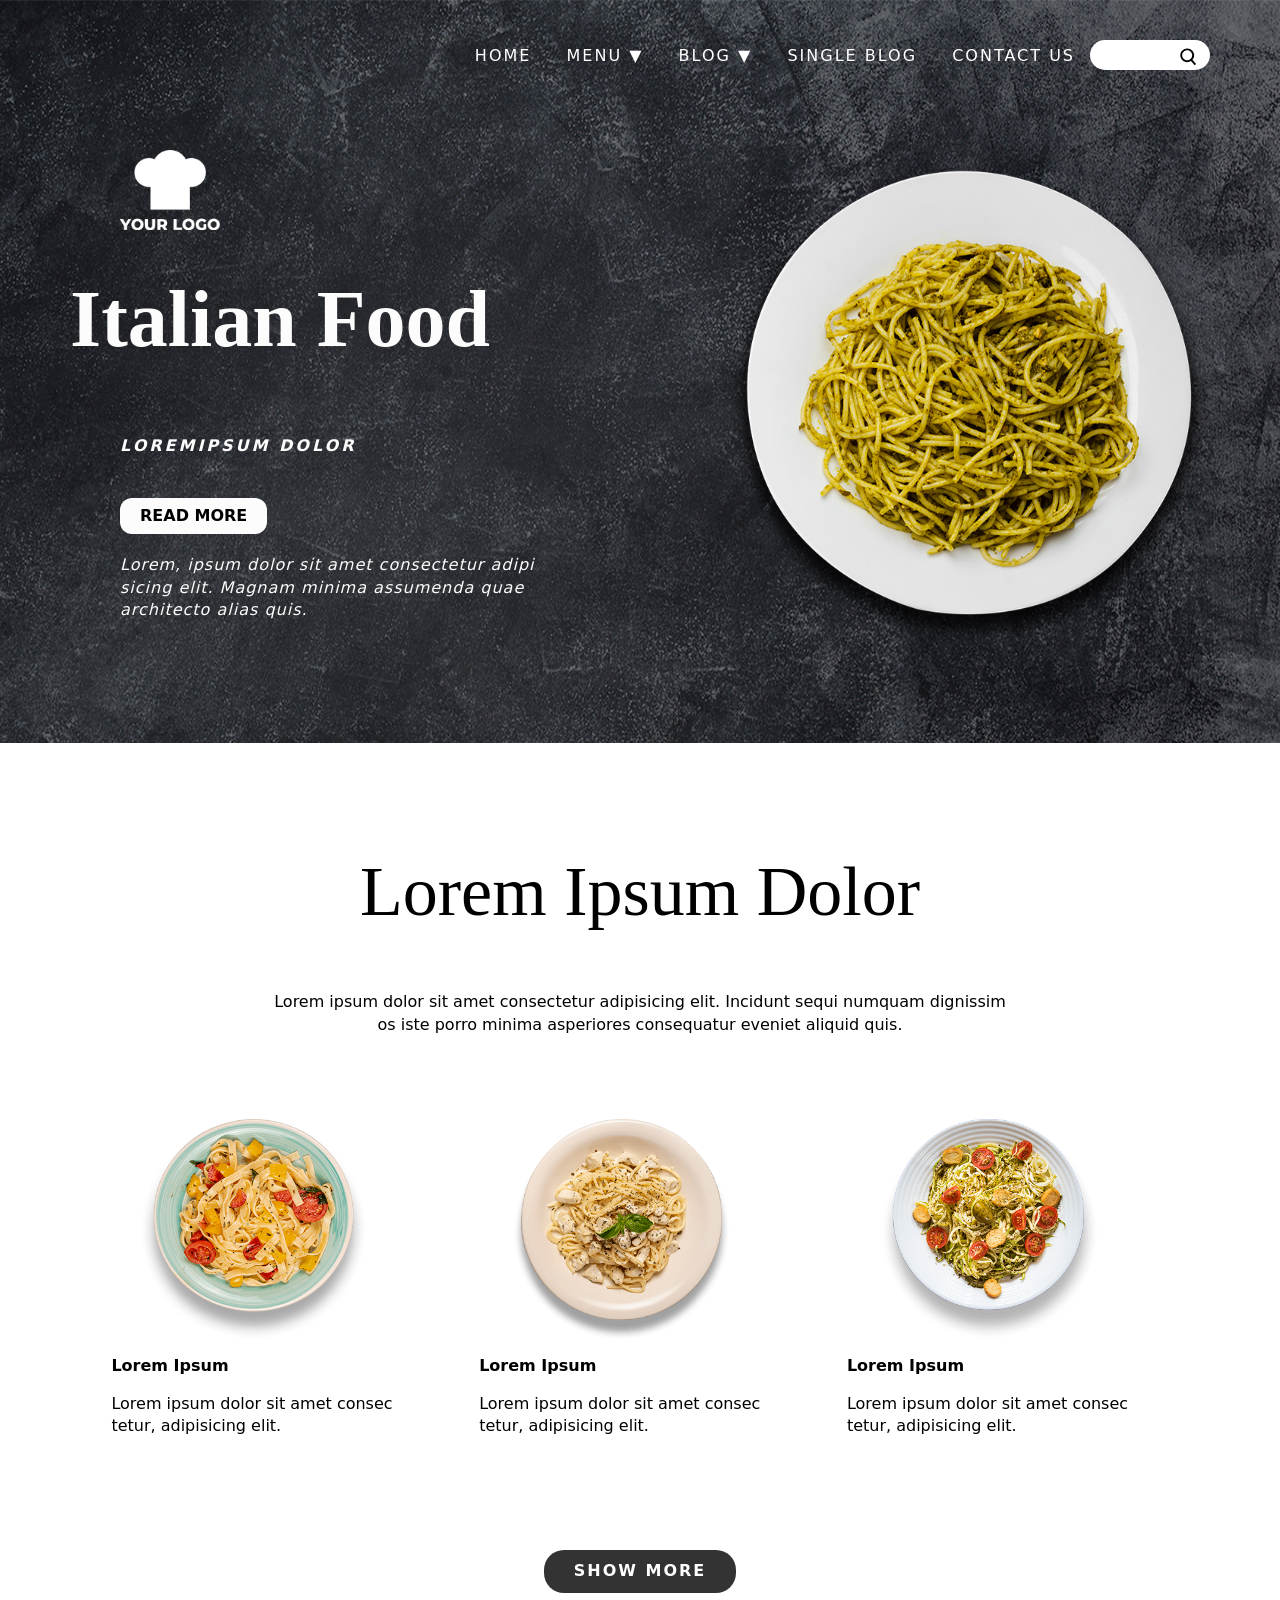
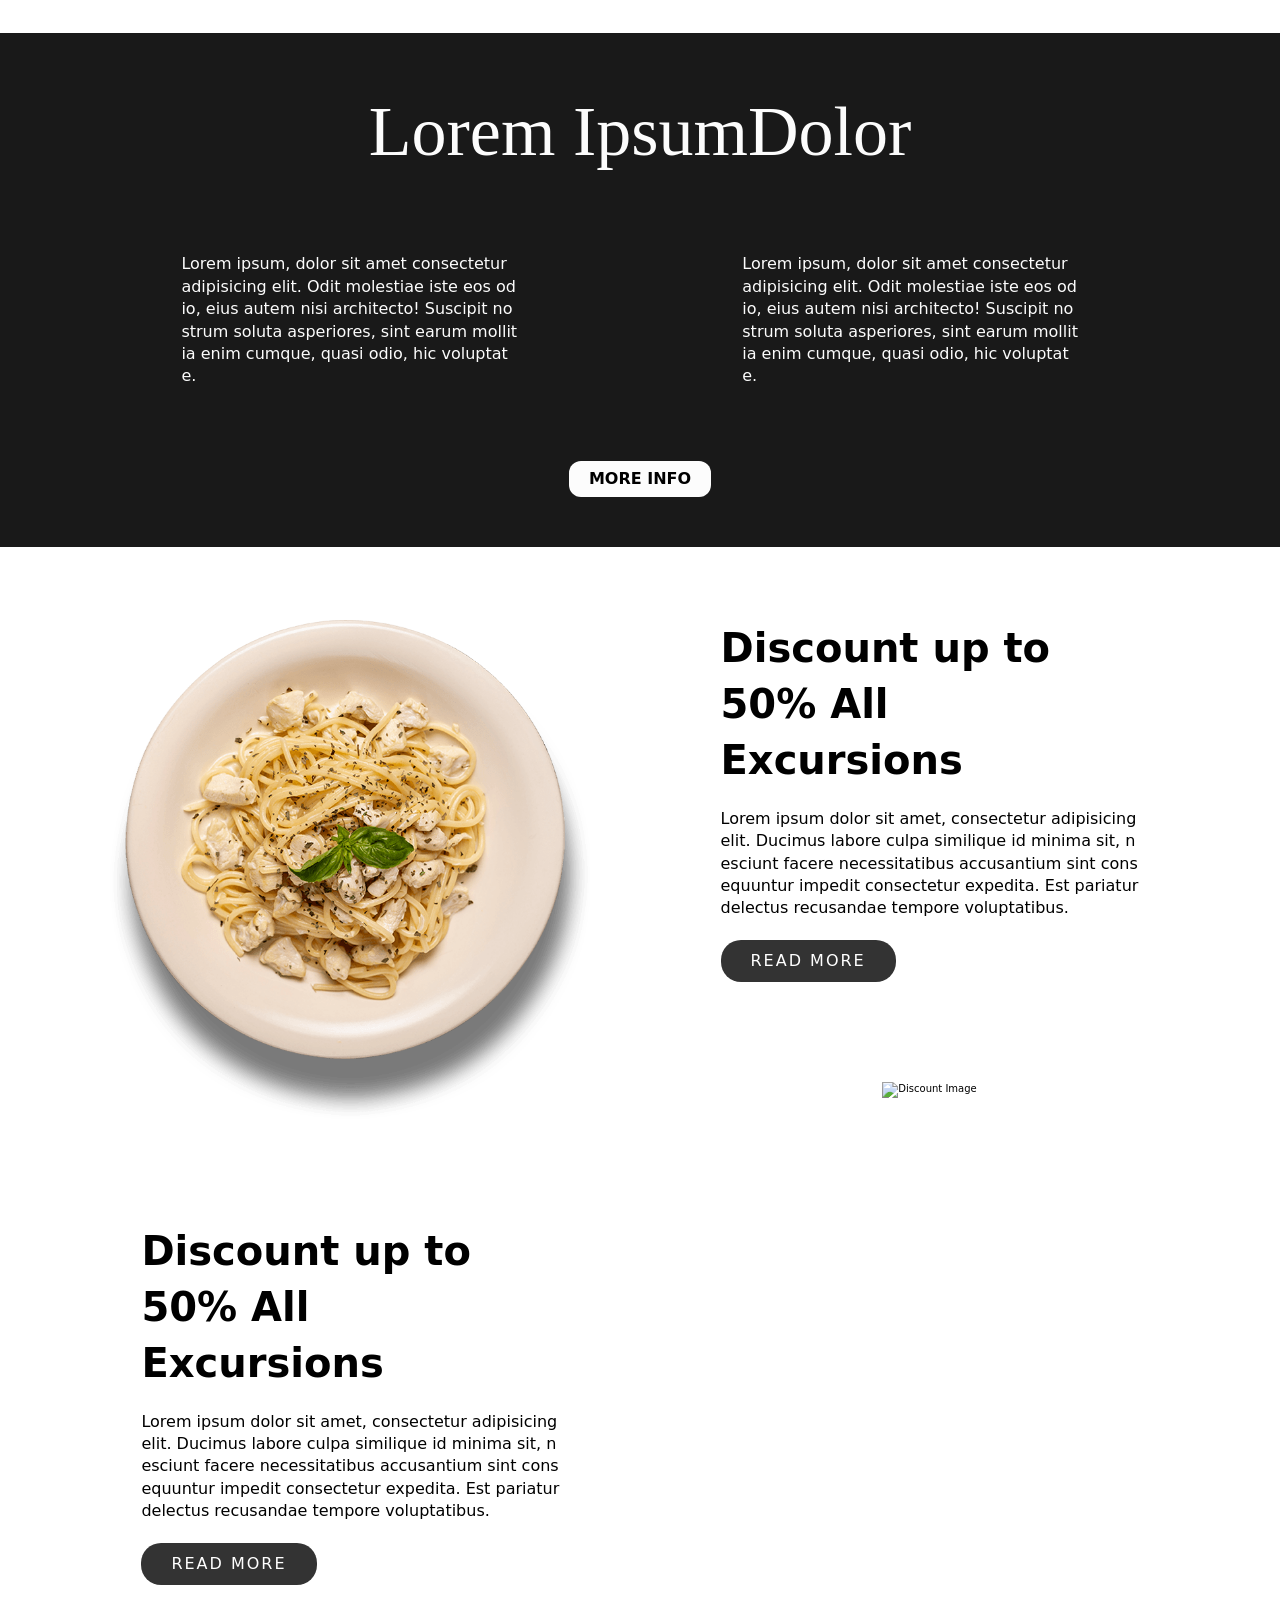
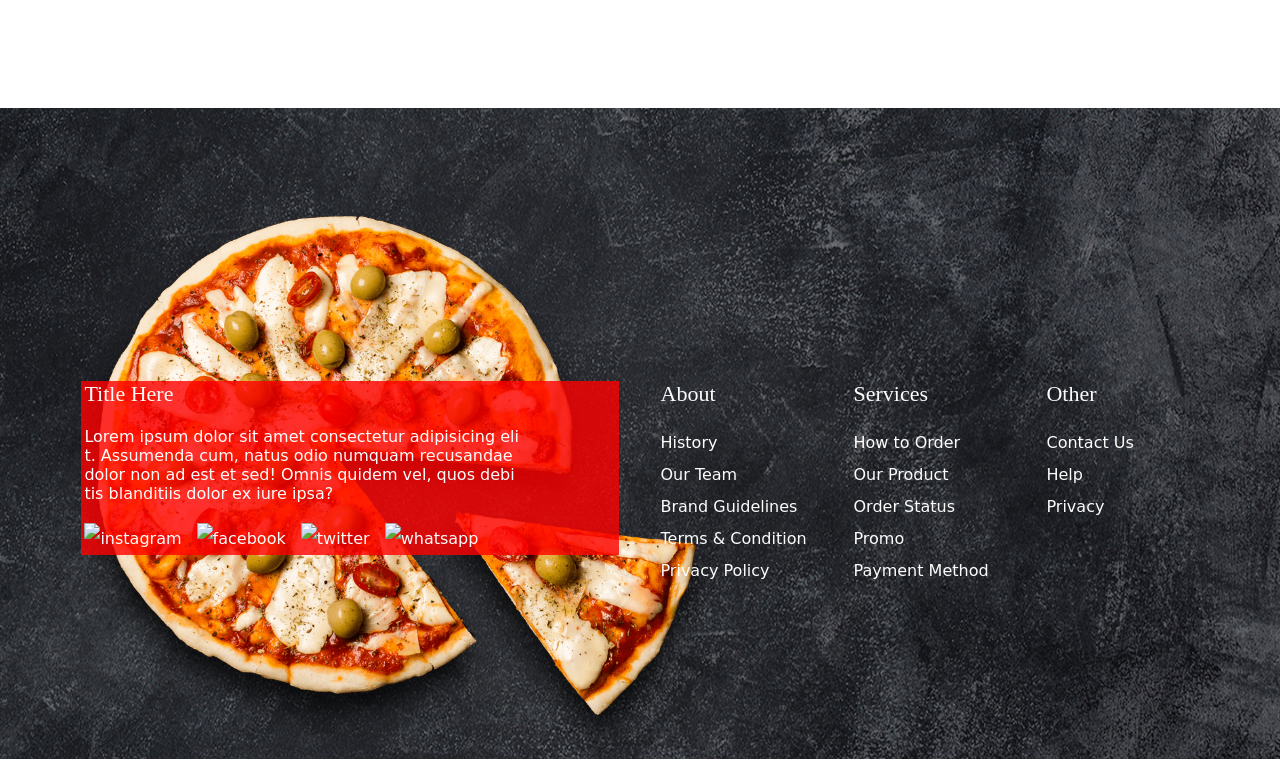
==== commit 9958812e: "fixing Italian Food WP template" ====
--- a/Italian_Food/index.html
+++ b/Italian_Food/index.html
@@ -48,7 +48,13 @@
                                     </li>
                                 </ul>
                             </li>
-                            <li><a href="blog.html">Blog</a></li>
+                            <li class="menu-item-has-children"><a href="#/">Blog</a>
+                                <ul class="sub-menu">
+                                    <li><a href="blog-full-width.html">Blog Full</a></li>
+                                    <li><a href="blog-right-sidebar.html">Blog Side-bar</a></li>
+                                </ul>
+                            </li>
+                            <li><a href="blog-right-sidebar.html">Single Blog</a></li>
                             <li><a href="#/">Contact Us</a></li>
                         </ul>
                     </div><!-- #primary-menu -->
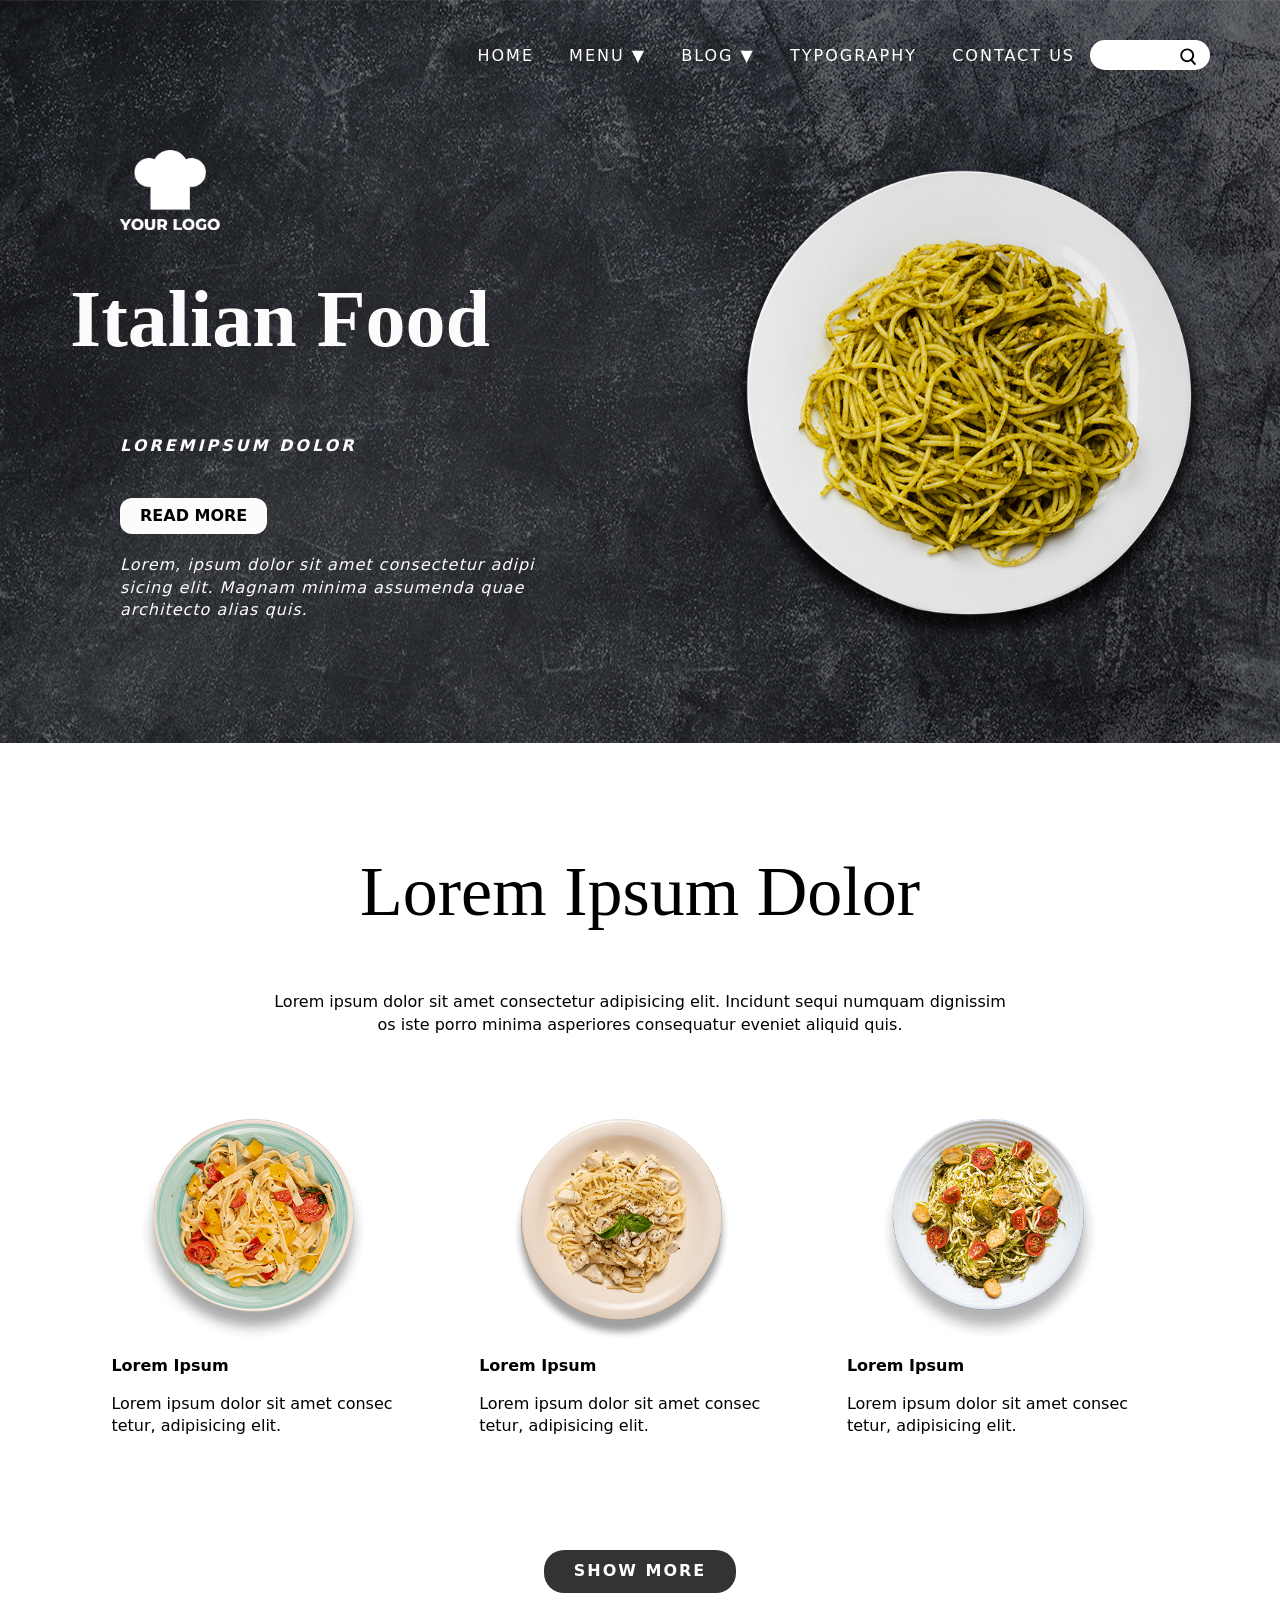
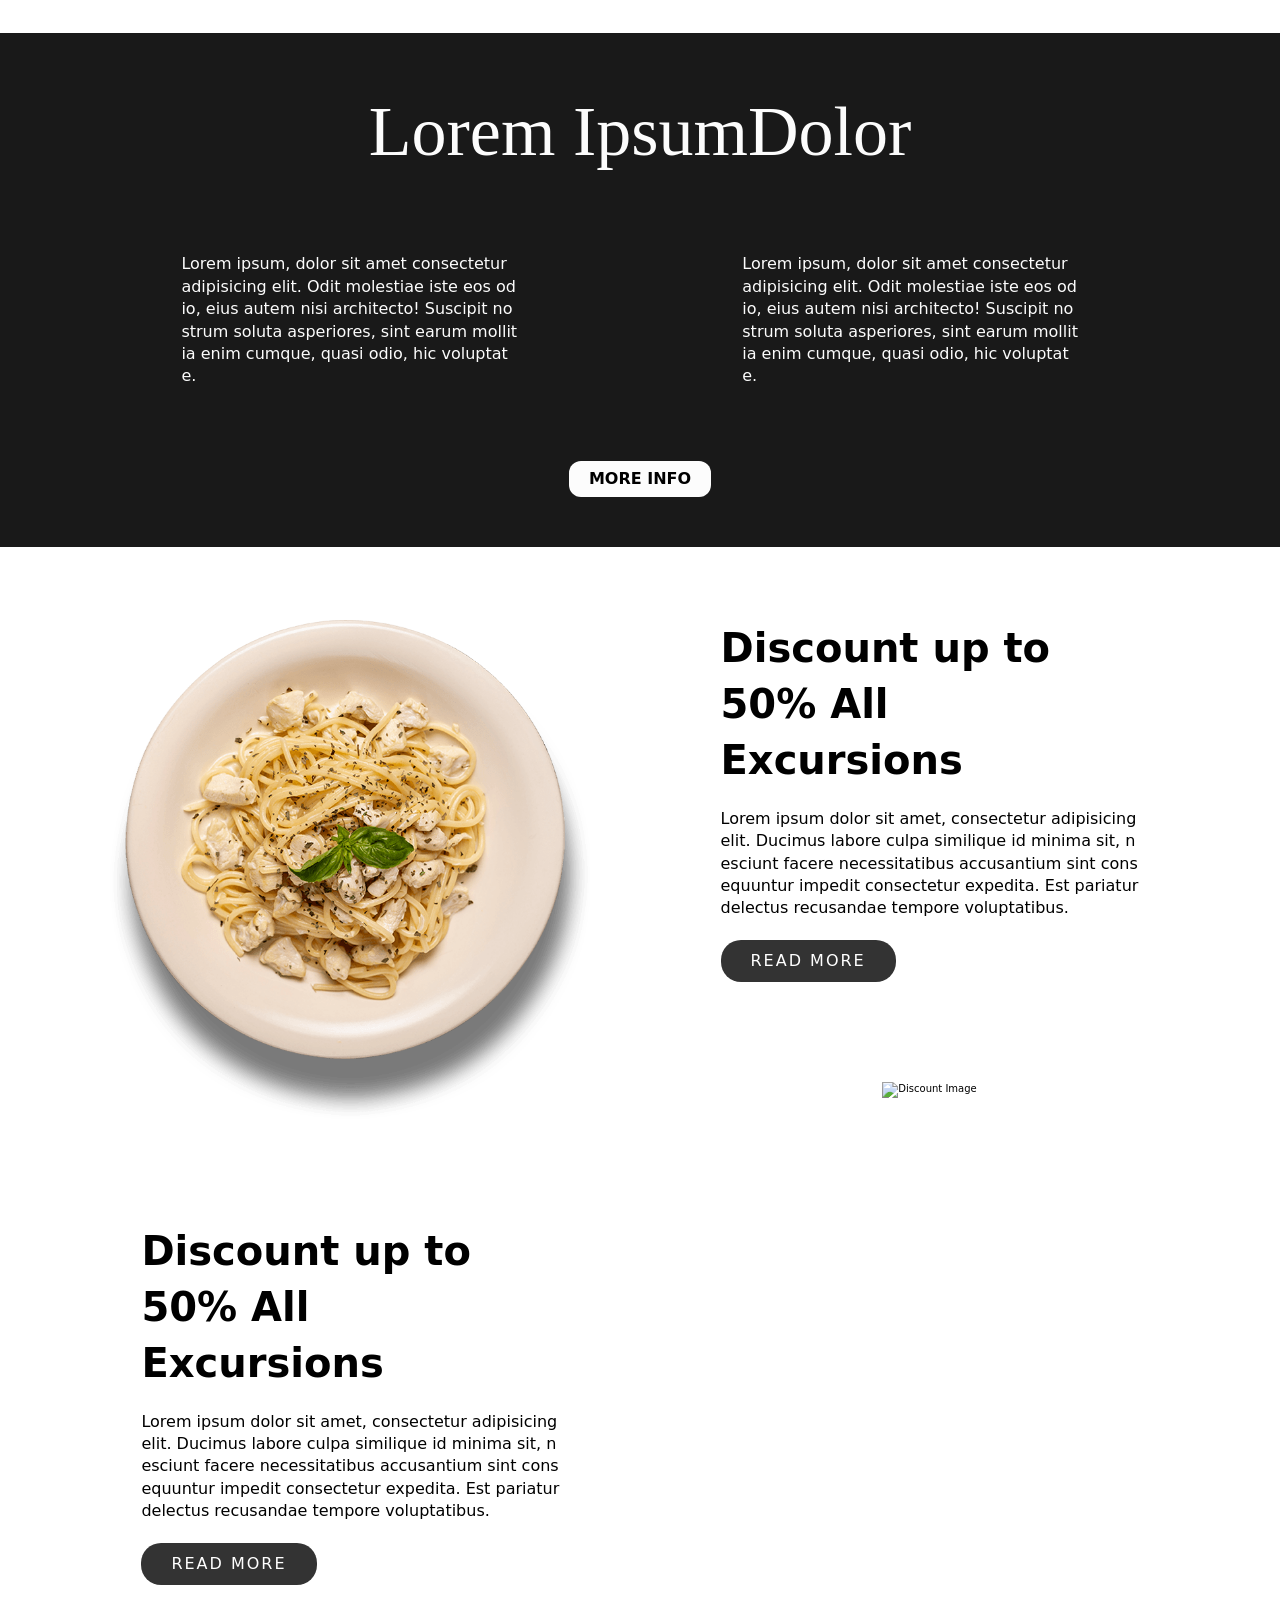
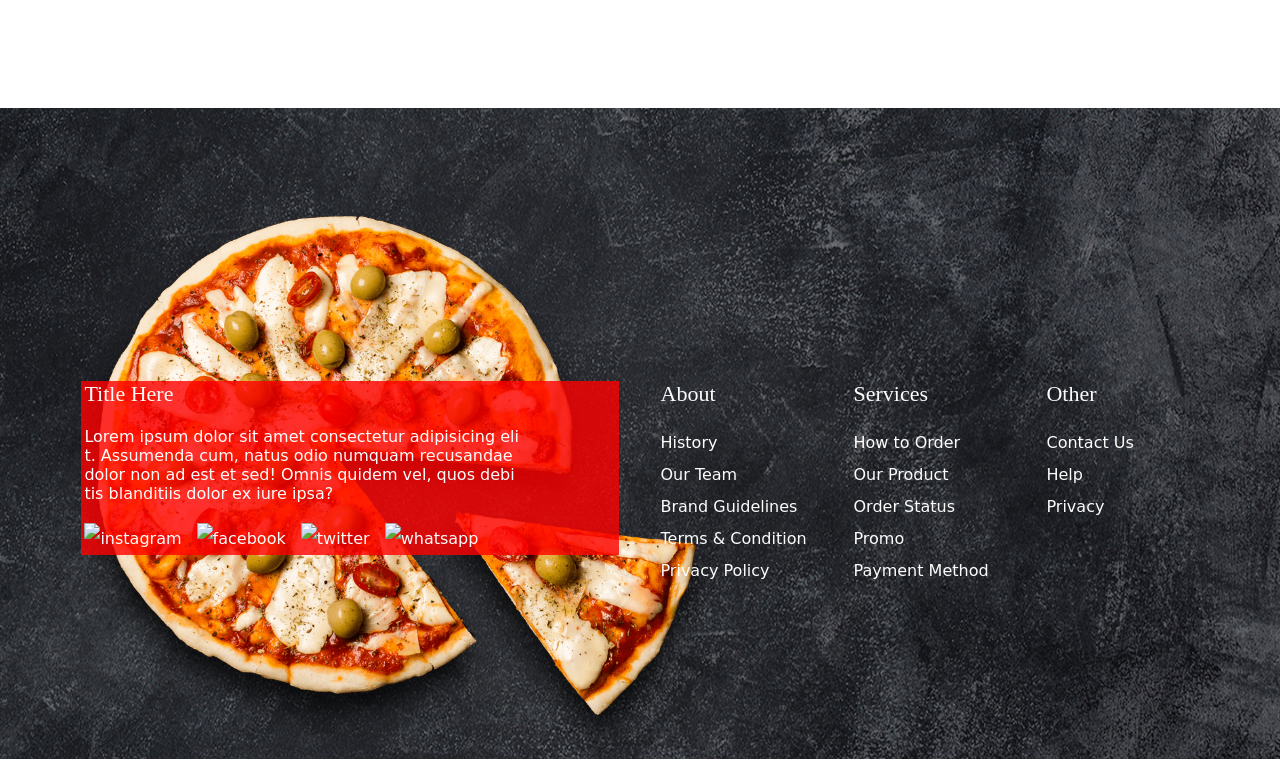
==== commit 3c7c34aa: "Italian Food WP template nav fixing" ====
--- a/Italian_Food/index.html
+++ b/Italian_Food/index.html
@@ -52,9 +52,11 @@
                                 <ul class="sub-menu">
                                     <li><a href="blog-full-width.html">Blog Full</a></li>
                                     <li><a href="blog-right-sidebar.html">Blog Side-bar</a></li>
+                                    <li><a href="single.html">Blog Single</a></li>
+                                    <li><a href="single-comments.html">Blog Comment</a></li>
                                 </ul>
                             </li>
-                            <li><a href="blog-right-sidebar.html">Single Blog</a></li>
+                            <li><a href="single.html">Typography</a></li>
                             <li><a href="#/">Contact Us</a></li>
                         </ul>
                     </div><!-- #primary-menu -->
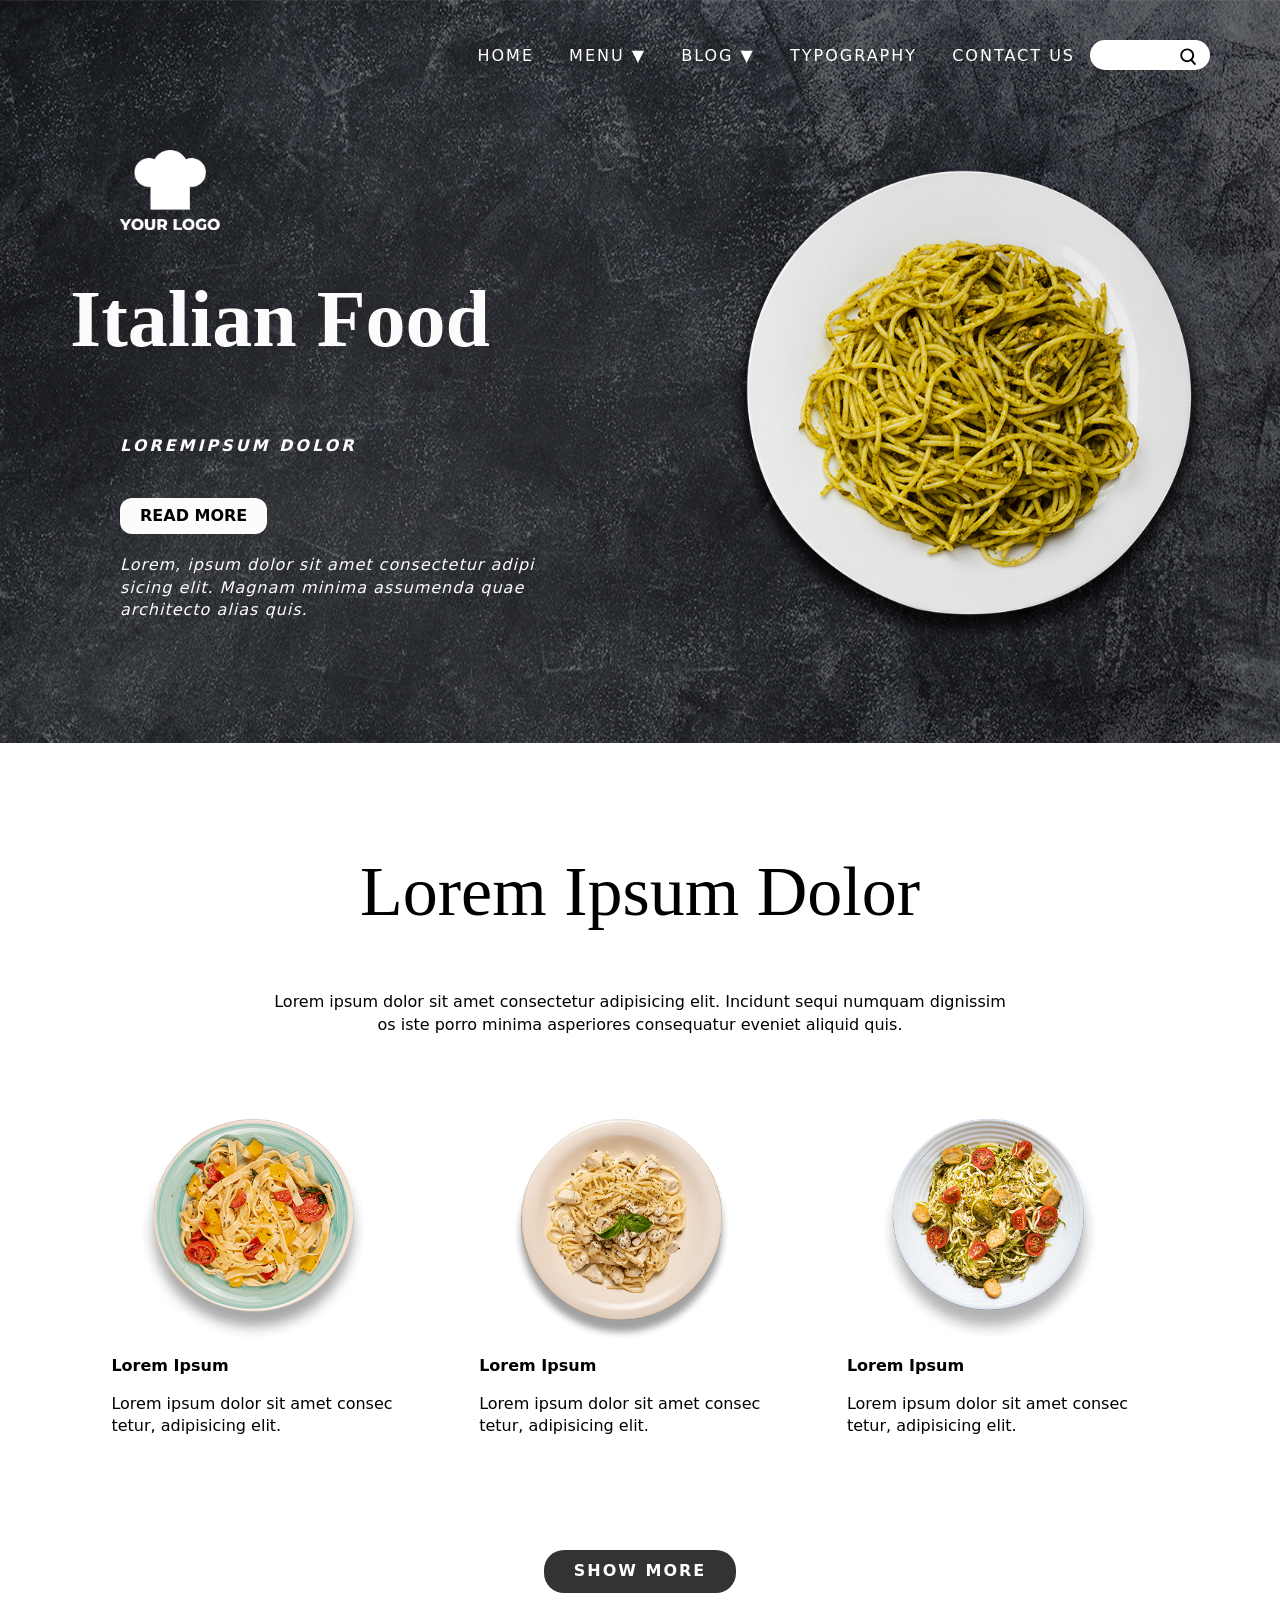
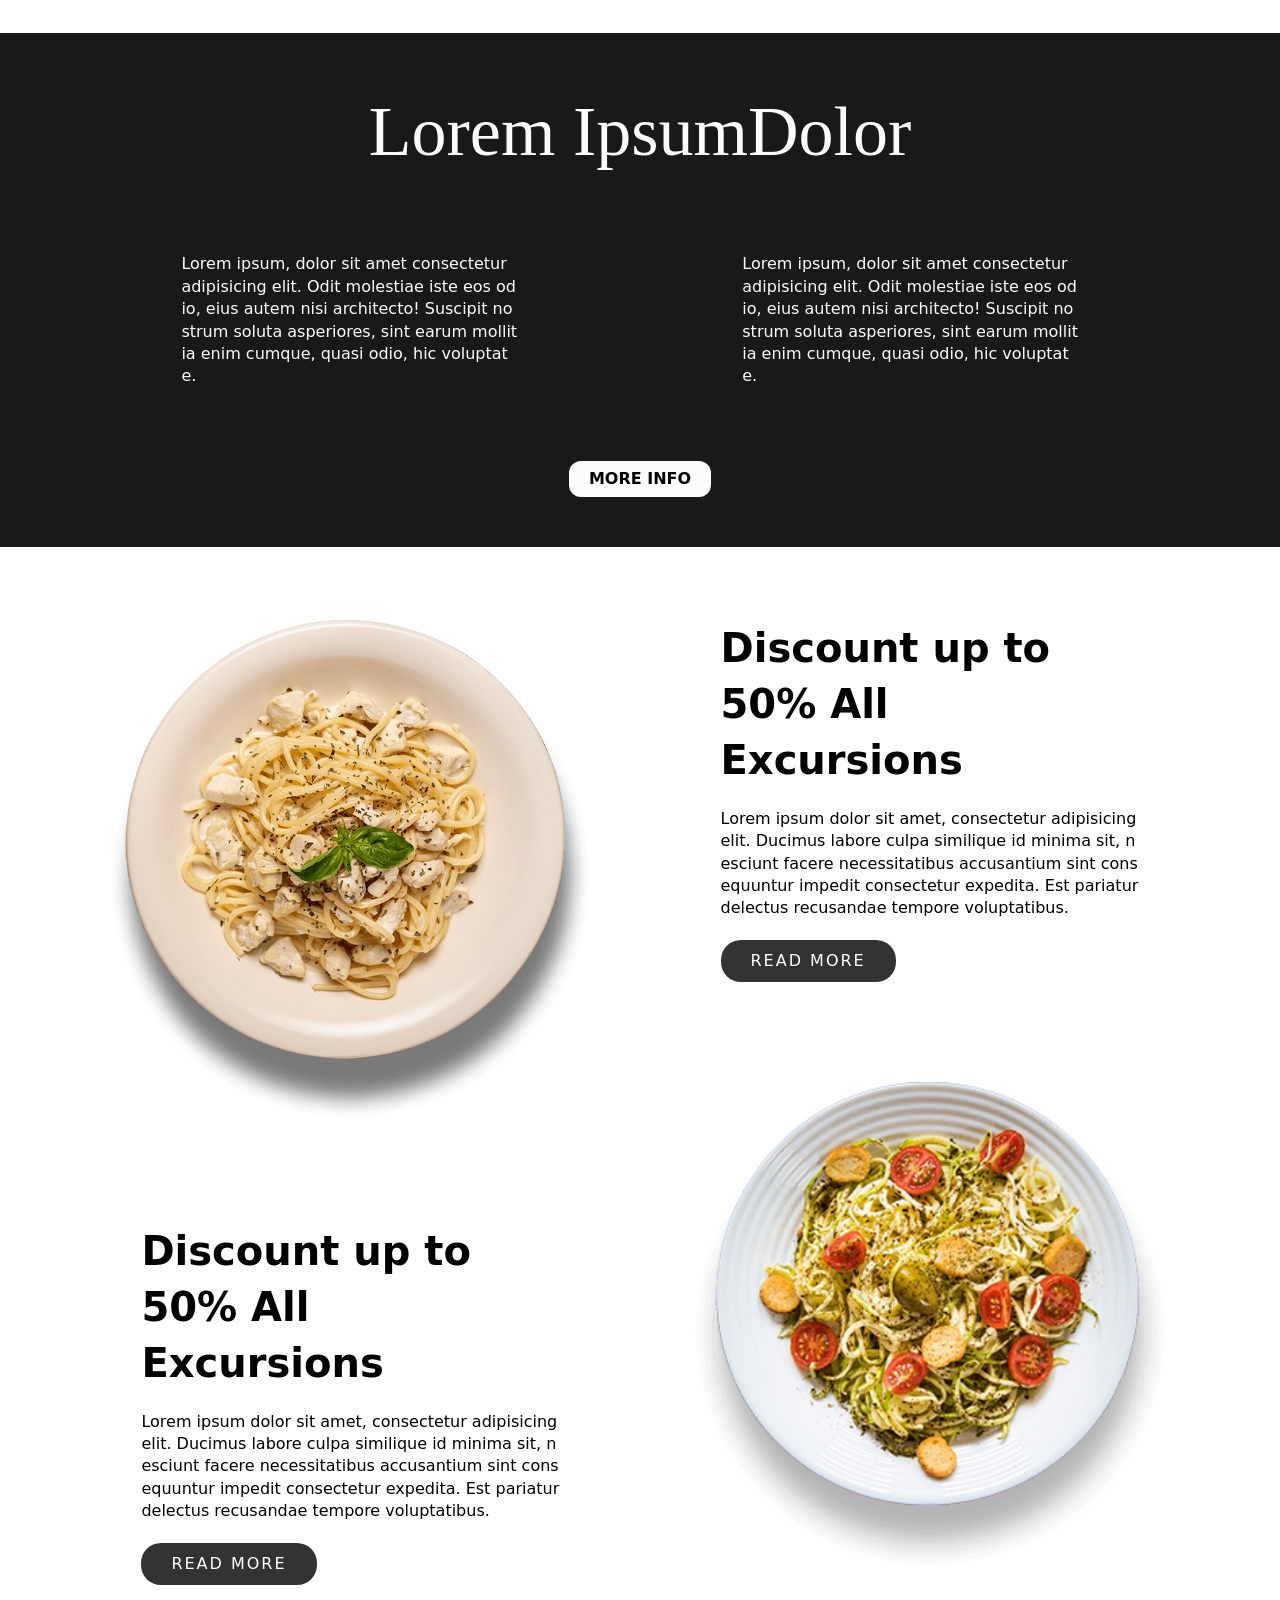
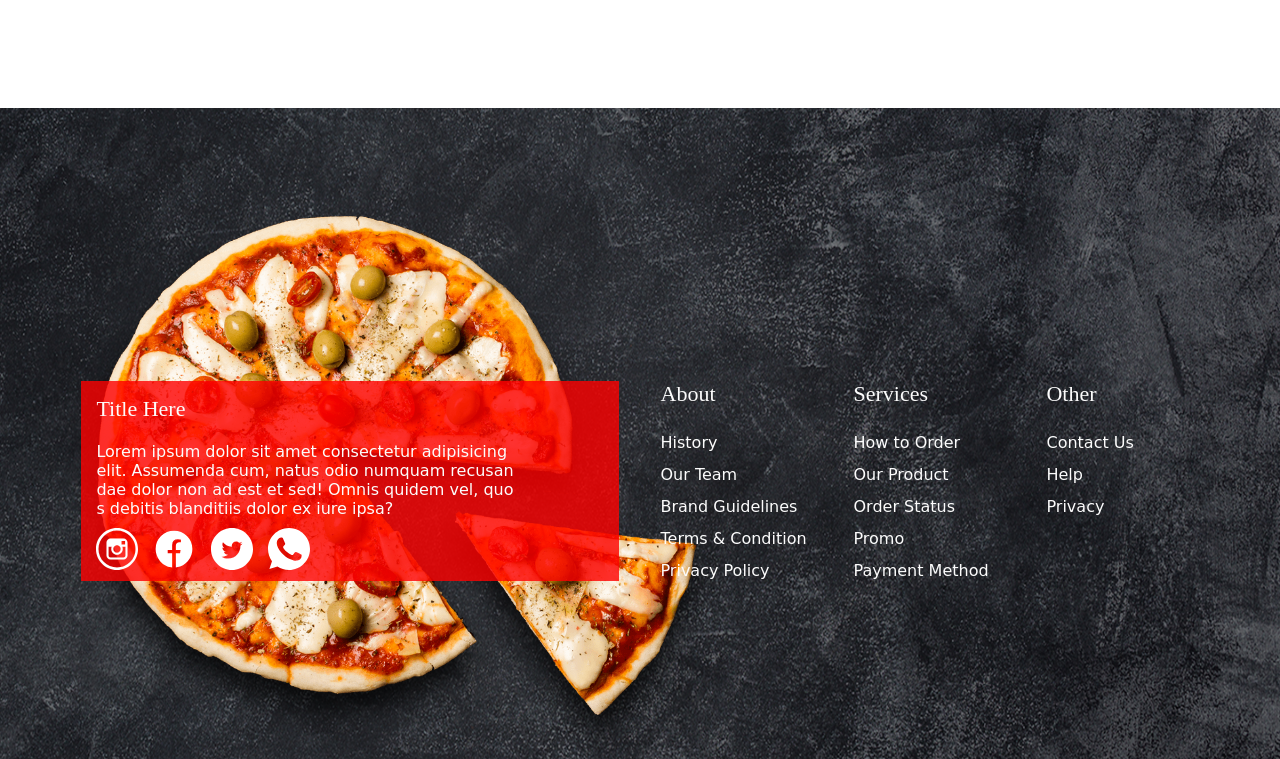
==== commit 6ca621fe: "fixing scss, favicon etc." ====
--- a/Italian_Food/index.html
+++ b/Italian_Food/index.html
@@ -5,6 +5,7 @@
     <meta http-equiv="X-UA-Compatible" content="IE=edge">
     <meta name="viewport" content="width=device-width, initial-scale=1.0">
     <title>Italian Food an WordPress Theme</title>
+    <link rel="icon" type="image/png" href="assets/img/favicon.png">
     <!-- VENDORS FILES -->
     <link rel="stylesheet" href="assets/vendors/css/fonts.css">
     <link rel="stylesheet" href="assets/vendors/css/all.min.css">
@@ -19,7 +20,7 @@
         <div class="sticky-content">
             <div class="row">
                 <h1 class="logo">
-                    <a href="index.html" title="Italian Food">
+                    <a href="./index.html" title="Italian Food">
                         <img src="assets/img/logo.png" alt="Italian Food" />
                     </a>
                 </h1>
@@ -159,10 +160,18 @@
                     <p>Lorem ipsum dolor sit amet consectetur adipisicing elit. Assumenda cum, natus odio numquam recusandae dolor non ad est et sed! Omnis quidem vel, quos debitis blanditiis dolor ex iure ipsa?</p>
                     <div class="social-links">
                         <ul>
-                            <li><a href="#"><img src="assets/img/instagram1.png" alt="instagram"></a></li>
-                            <li><a href="#"><img src="assets/img/facebook1.png" alt="facebook"></a></li>
-                            <li><a href="#"><img src="assets/img/twitter1.png" alt="twitter"></a></li>
-                            <li><a href="#"><img src="assets/img/whatsapp1.png" alt="whatsapp"></a></li>
+                            <li><a href="#">
+                                <svg fill="#ffffff" height="42px" width="42px" version="1.1" id="Layer_1" xmlns="http://www.w3.org/2000/svg" xmlns:xlink="http://www.w3.org/1999/xlink" viewBox="-143 145 512 512" xml:space="preserve" stroke="#ffffff"><g id="SVGRepo_bgCarrier" stroke-width="0"></g><g id="SVGRepo_tracerCarrier" stroke-linecap="round" stroke-linejoin="round"></g><g id="SVGRepo_iconCarrier"> <g> <path d="M113,145c-141.4,0-256,114.6-256,256s114.6,256,256,256s256-114.6,256-256S254.4,145,113,145z M272.8,560.7 c-20.8,20.8-44.9,37.1-71.8,48.4c-27.8,11.8-57.4,17.7-88,17.7c-30.5,0-60.1-6-88-17.7c-26.9-11.4-51.1-27.7-71.8-48.4 c-20.8-20.8-37.1-44.9-48.4-71.8C-107,461.1-113,431.5-113,401s6-60.1,17.7-88c11.4-26.9,27.7-51.1,48.4-71.8 c20.9-20.8,45-37.1,71.9-48.5C52.9,181,82.5,175,113,175s60.1,6,88,17.7c26.9,11.4,51.1,27.7,71.8,48.4 c20.8,20.8,37.1,44.9,48.4,71.8c11.8,27.8,17.7,57.4,17.7,88c0,30.5-6,60.1-17.7,88C309.8,515.8,293.5,540,272.8,560.7z"></path> <path d="M191.6,273h-157c-27.3,0-49.5,22.2-49.5,49.5v52.3v104.8c0,27.3,22.2,49.5,49.5,49.5h157c27.3,0,49.5-22.2,49.5-49.5V374.7 v-52.3C241,295.2,218.8,273,191.6,273z M205.8,302.5h5.7v5.6v37.8l-43.3,0.1l-0.1-43.4L205.8,302.5z M76.5,374.7 c8.2-11.3,21.5-18.8,36.5-18.8s28.3,7.4,36.5,18.8c5.4,7.4,8.5,16.5,8.5,26.3c0,24.8-20.2,45.1-45.1,45.1C88,446.1,68,425.8,68,401 C68,391.2,71.2,382.1,76.5,374.7z M216.1,479.5c0,13.5-11,24.5-24.5,24.5h-157c-13.5,0-24.5-11-24.5-24.5V374.7h38.2 c-3.3,8.1-5.2,17-5.2,26.3c0,38.6,31.4,70,70,70c38.6,0,70-31.4,70-70c0-9.3-1.9-18.2-5.2-26.3h38.2V479.5z"></path> </g> </g></svg>
+                            </a></li>
+                            <li><a href="#">
+                                <svg fill="#ffffff" width="42px" height="42px" viewBox="0 0 24 24" xmlns="http://www.w3.org/2000/svg" stroke="#ffffff"><g id="SVGRepo_bgCarrier" stroke-width="0"></g><g id="SVGRepo_tracerCarrier" stroke-linecap="round" stroke-linejoin="round"></g><g id="SVGRepo_iconCarrier"> <path d="M12 2.03998C6.5 2.03998 2 6.52998 2 12.06C2 17.06 5.66 21.21 10.44 21.96V14.96H7.9V12.06H10.44V9.84998C10.44 7.33998 11.93 5.95998 14.22 5.95998C15.31 5.95998 16.45 6.14998 16.45 6.14998V8.61998H15.19C13.95 8.61998 13.56 9.38998 13.56 10.18V12.06H16.34L15.89 14.96H13.56V21.96C15.9164 21.5878 18.0622 20.3855 19.6099 18.57C21.1576 16.7546 22.0054 14.4456 22 12.06C22 6.52998 17.5 2.03998 12 2.03998Z"></path> </g></svg>
+                            </a></li>
+                            <li><a href="#">
+                                <svg fill="#ffffff" height="42px" width="42px" version="1.1" id="Layer_1" xmlns="http://www.w3.org/2000/svg" xmlns:xlink="http://www.w3.org/1999/xlink" viewBox="-143 145 512 512" xml:space="preserve" stroke="#ffffff"><g id="SVGRepo_bgCarrier" stroke-width="0"></g><g id="SVGRepo_tracerCarrier" stroke-linecap="round" stroke-linejoin="round"></g><g id="SVGRepo_iconCarrier"> <path d="M113,145c-141.4,0-256,114.6-256,256s114.6,256,256,256s256-114.6,256-256S254.4,145,113,145z M215.2,361.2 c0.1,2.2,0.1,4.5,0.1,6.8c0,69.5-52.9,149.7-149.7,149.7c-29.7,0-57.4-8.7-80.6-23.6c4.1,0.5,8.3,0.7,12.6,0.7 c24.6,0,47.3-8.4,65.3-22.5c-23-0.4-42.5-15.6-49.1-36.5c3.2,0.6,6.5,0.9,9.9,0.9c4.8,0,9.5-0.6,13.9-1.9 C13.5,430-4.6,408.7-4.6,383.2v-0.6c7.1,3.9,15.2,6.3,23.8,6.6c-14.1-9.4-23.4-25.6-23.4-43.8c0-9.6,2.6-18.7,7.1-26.5 c26,31.9,64.7,52.8,108.4,55c-0.9-3.8-1.4-7.8-1.4-12c0-29,23.6-52.6,52.6-52.6c15.1,0,28.8,6.4,38.4,16.6 c12-2.4,23.2-6.7,33.4-12.8c-3.9,12.3-12.3,22.6-23.1,29.1c10.6-1.3,20.8-4.1,30.2-8.3C234.4,344.5,225.5,353.7,215.2,361.2z"></path> </g></svg>
+                            </a></li>
+                            <li><a href="#">
+                                <svg width="42px" height="42px" viewBox="0 0 20 20" version="1.1" xmlns="http://www.w3.org/2000/svg" xmlns:xlink="http://www.w3.org/1999/xlink" fill="#ffffff" stroke="#ffffff"><g id="SVGRepo_bgCarrier" stroke-width="0"></g><g id="SVGRepo_tracerCarrier" stroke-linecap="round" stroke-linejoin="round"></g><g id="SVGRepo_iconCarrier"> <title>whatsapp [#128]</title> <desc>Created with Sketch.</desc> <defs> </defs> <g id="Page-1" stroke="none" stroke-width="1" fill="none" fill-rule="evenodd"> <g id="Dribbble-Light-Preview" transform="translate(-300.000000, -7599.000000)" fill="#ffffff"> <g id="icons" transform="translate(56.000000, 160.000000)"> <path d="M259.821,7453.12124 C259.58,7453.80344 258.622,7454.36761 257.858,7454.53266 C257.335,7454.64369 256.653,7454.73172 254.355,7453.77943 C251.774,7452.71011 248.19,7448.90097 248.19,7446.36621 C248.19,7445.07582 248.934,7443.57337 250.235,7443.57337 C250.861,7443.57337 250.999,7443.58538 251.205,7444.07952 C251.446,7444.6617 252.034,7446.09613 252.104,7446.24317 C252.393,7446.84635 251.81,7447.19946 251.387,7447.72462 C251.252,7447.88266 251.099,7448.05372 251.27,7448.3478 C251.44,7448.63589 252.028,7449.59418 252.892,7450.36341 C254.008,7451.35771 254.913,7451.6748 255.237,7451.80984 C255.478,7451.90987 255.766,7451.88687 255.942,7451.69881 C256.165,7451.45774 256.442,7451.05762 256.724,7450.6635 C256.923,7450.38141 257.176,7450.3464 257.441,7450.44643 C257.62,7450.50845 259.895,7451.56477 259.991,7451.73382 C260.062,7451.85686 260.062,7452.43903 259.821,7453.12124 M254.002,7439 L253.997,7439 L253.997,7439 C248.484,7439 244,7443.48535 244,7449 C244,7451.18666 244.705,7453.21526 245.904,7454.86076 L244.658,7458.57687 L248.501,7457.3485 C250.082,7458.39482 251.969,7459 254.002,7459 C259.515,7459 264,7454.51465 264,7449 C264,7443.48535 259.515,7439 254.002,7439" id="whatsapp-[#128]"> </path> </g> </g> </g> </g></svg>
+                            </a></li>
                         </ul>
                     </div>
                 </div>
@@ -211,5 +220,6 @@
     <script src="assets/vendors/js/selectivizr.js"></script>
     <!-- RESOURCES FILES -->
     <script src="assets/js/main.js"></script>
+    <script src="assets/js/gravatar.js"></script>
 </body>
 </html>
--- a/Italian_Food/assets/css/main.css
+++ b/Italian_Food/assets/css/main.css
@@ -5,18 +5,18 @@
 * {
   margin: 0;
   padding: 0;
-  box-sizing: border-box;
-}
-
+  box-sizing: border-box; }
+
+/************************
+* REUSABLE COMPONENTS *
+*************************/
 html {
-  font-size: 62.5%;
-}
+  font-size: 62.5%; }
 
 body {
-  font-family: 'Open Sans', sans;
+  font-family: "Open Sans", sans;
   text-rendering: optimizeLegibility;
-  line-height: 1.4;
-}
+  line-height: 1.4; }
 
 .screen-reader-text {
   border: 0;
@@ -29,43 +29,53 @@
   padding: 0;
   position: absolute;
   width: 5rem;
-  word-wrap: normal !important;
-}
-
-/************************
-* REUSABLE COMPONENTS *
-*************************/
+  word-wrap: normal !important; }
+
 section {
-  padding: 5rem 0;
-}
+  padding: 5rem 0; }
 
 .row {
   max-width: 114rem;
-  margin: 0 auto;
-}
+  margin: 0 auto; }
 
 .col {
-  padding: 1%;
-}
-
-ul,
-ol,
-a, a:link,
-span,
-table,
-dl,
+  padding: 1%; }
+
+ul {
+  font-size: 1.6rem;
+  word-break: break-all;
+  list-style-position: inside; }
+
+ol {
+  font-size: 1.6rem;
+  word-break: break-all;
+  list-style-position: inside; }
+
+a {
+  font-size: 1.6rem;
+  word-break: break-all; }
+  a:link {
+    font-size: 1.6rem;
+    word-break: break-all; }
+
+span {
+  font-size: 1.6rem;
+  word-break: break-all; }
+
+table {
+  font-size: 1.6rem;
+  word-break: break-all; }
+
+dl {
+  font-size: 1.6rem;
+  word-break: break-all; }
+
 p {
   font-size: 1.6rem;
-  word-break: break-all;
-}
-
-ul, ol {
-  list-style-position: inside;
-}
+  word-break: break-all; }
 
 code {
-  font-family: Monaco, Consolas, "Andale Mono", "DejaVu Sans Mono", monospace;
-}
+  font-family: Monaco, Consolas, "Andale Mono", "DejaVu Sans Mono", monospace; }
 
 .btn {
   display: inline-block;
@@ -77,14 +87,13 @@
   text-decoration: none;
   padding: 0.7rem 2rem;
   border-radius: 1.2rem;
-  transition: all 0.5s;
-}
-.btn:link {
-  color: black;
-}
-.btn:hover, .btn:focus {
-  color: rgba(0, 0, 0, 0.5);
-}
+  transition: all 0.5s; }
+  .btn:link {
+    color: black; }
+  .btn:hover {
+    color: rgba(0, 0, 0, 0.5); }
+  .btn:focus {
+    color: rgba(0, 0, 0, 0.5); }
 
 .btn-dark {
   background-color: rgba(0, 0, 0, 0.8);
@@ -92,23 +101,20 @@
   font-weight: 700;
   padding: 1rem 3rem;
   letter-spacing: .2rem;
-  border-radius: 2rem;
-}
-.btn-dark:link {
-  color: white;
-}
-.btn-dark:hover,
-.btn-dark :focus {
-  color: rgba(255, 255, 255, 0.493);
-}
+  border-radius: 2rem; }
+  .btn-dark:link {
+    color: white; }
+  .btn-dark:hover {
+    color: rgba(255, 255, 255, 0.493); }
+  .btn-dark:focus {
+    color: rgba(255, 255, 255, 0.493); }
 
 .section-title {
   font-family: Hijrnotes;
   text-align: center;
   font-size: 7rem;
   margin-bottom: 5rem;
-  font-weight: normal;
-}
+  font-weight: normal; }
 
 /************************
 * HEADER(FRONT PAGE) *
@@ -122,480 +128,394 @@
   height: auto;
   display: block;
   font-size: 1.6rem;
-  position: relative;
-}
-header::after {
-  content: "";
-  clear: both;
-  display: table;
-  overflow: hidden;
-}
-header .logo {
-  display: inline-block;
-  margin-top: 15rem;
-  margin-left: 5rem;
-  position: relative;
-  z-index: 9999;
-}
-header .logo a {
-  text-decoration: none;
-}
-header .logo a:link {
-  text-decoration: none;
-}
-header .logo a img {
-  width: 10rem;
-  height: auto;
-}
-header .logo.text-logo {
-  font-family: 'Open Sans', sans;
-}
-header .logo.text-logo a {
-  text-decoration: none;
-  color: #fcfcfc;
-  text-transform: uppercase;
-  font-weight: normal;
-  letter-spacing: .5rem;
-  word-spacing: -1rem;
-  font-size: 2.5rem;
-}
-header .logo.text-logo a:link {
-  text-decoration: none;
-  color: #fcfcfc;
-}
-header nav {
-  float: right;
-  margin-top: 4rem;
-  list-style-type: none;
-}
-header .menu-primary-menu-container {
-  display: inline-block;
-  margin-top: 0.5rem;
-}
-header .header-search {
-  position: relative;
-  float: right;
-  width: 12rem;
-  height: auto;
-}
-header .header-search form#searchform {
-  display: inline-block;
-  width: 100%;
-  position: relative;
-}
-header .header-search form#searchform input[type="search"] {
-  display: inline-block;
-  width: 100%;
-  height: 3rem;
-  padding: 0rem 3.5rem 0 1.5rem;
-  outline: none;
-  border: none;
-  border-radius: 2rem;
-  font-size: 1.2rem;
-  transition: all 1s;
-  overflow: hidden;
-}
-header .header-search form#searchform input[type="search"]:focus {
-  background-color: whitesmoke;
-}
-header .header-search form#searchform button[type="submit"] {
-  display: inline-block;
-  position: absolute;
-  top: 0;
-  right: .5rem;
-  background-color: transparent !important;
-  border: none;
-  outline: none;
-  -webkit-transform: rotate(-0.25turn);
-  -moz-transform: rotate(-0.25turn);
-  -o-transform: rotate(-0.25turn);
-  transform: rotate(-0.25turn);
-}
-header .header-search form#searchform button[type="submit"] svg {
-  width: 3rem;
-  height: 3rem;
-}
-header .menu-toggle {
-  display: none;
-  background-color: transparent;
-  border: none;
-  outline: none;
-}
-header .menu-toggle:focus {
-  outline: none;
-}
-header .menu-toggle::before {
-  position: absolute;
-  right: 4rem;
-  top: 2.5rem;
-  display: inline-block;
-  content: '\2630';
-  color: #fcfcfc;
-  font-weight: normal;
-  font-size: 3.5rem;
-  letter-spacing: 0;
-  vertical-align: middle;
-  padding: 1rem;
-  z-index: 99999;
-  cursor: pointer;
-  filter: drop-shadow(0 0 0 black);
-  transition: content 0.3s linear;
-}
-header .menu-toggle.open::before {
-  content: '\00D7';
-  font-size: 6rem;
-  top: .7rem;
-}
-header .nav-menu li {
-  display: inline-block;
-  margin: 0 1.5rem;
-  text-align: left;
-  /* &.current-menu-item {
-      a {
+  position: relative; }
+  header::after {
+    content: "";
+    clear: both;
+    display: table;
+    overflow: hidden; }
+  header .logo {
+    display: inline-block;
+    margin-top: 15rem;
+    margin-left: 5rem;
+    position: relative;
+    z-index: 9999; }
+    header .logo a {
+      text-decoration: none; }
+      header .logo a:link {
+        text-decoration: none; }
+      header .logo a img {
+        width: 10rem;
+        height: auto; }
+  header .logo.text-logo {
+    font-family: "Open Sans", sans; }
+    header .logo.text-logo a {
+      text-decoration: none;
+      color: #fcfcfc;
+      text-transform: uppercase;
+      font-weight: normal;
+      letter-spacing: .5rem;
+      word-spacing: -1rem;
+      font-size: 2.5rem; }
+      header .logo.text-logo a:link {
+        text-decoration: none;
+        color: #fcfcfc; }
+  header nav {
+    float: right;
+    margin-top: 4rem;
+    list-style-type: none; }
+  header .menu-primary-menu-container {
+    display: inline-block;
+    margin-top: 0.5rem; }
+  header .header-search {
+    position: relative;
+    float: right;
+    width: 12rem;
+    height: auto; }
+    header .header-search form#searchform {
+      display: inline-block;
+      width: 100%;
+      position: relative; }
+      header .header-search form#searchform input[type="search"] {
+        display: inline-block;
+        width: 100%;
+        height: 3rem;
+        padding: 0rem 3.5rem 0 1.5rem;
+        outline: none;
+        border: none;
+        border-radius: 2rem;
+        font-size: 1.2rem;
+        transition: all 1s;
+        overflow: hidden; }
+        header .header-search form#searchform input[type="search"]:focus {
+          background-color: whitesmoke; }
+      header .header-search form#searchform button[type="submit"] {
+        display: inline-block;
+        position: absolute;
+        top: 0;
+        right: .5rem;
+        background-color: transparent !important;
+        border: none;
+        outline: none;
+        -webkit-transform: rotate(-0.25turn);
+        -moz-transform: rotate(-0.25turn);
+        -o-transform: rotate(-0.25turn);
+        transform: rotate(-0.25turn); }
+        header .header-search form#searchform button[type="submit"] svg {
+          width: 3rem;
+          height: 3rem; }
+  header .menu-toggle {
+    display: none;
+    background-color: transparent;
+    border: none;
+    outline: none; }
+    header .menu-toggle:focus {
+      outline: none; }
+    header .menu-toggle::before {
+      position: absolute;
+      right: 4rem;
+      top: 2.5rem;
+      display: inline-block;
+      content: '\2630';
+      color: #fcfcfc;
+      font-weight: normal;
+      font-size: 3.5rem;
+      letter-spacing: 0;
+      vertical-align: middle;
+      padding: 1rem;
+      z-index: 99999;
+      cursor: pointer;
+      filter: drop-shadow(0 0 0 black);
+      transition: content 0.3s linear; }
+  header .menu-toggle.open::before {
+    content: '\00D7';
+    font-size: 6rem;
+    top: .7rem; }
+  header .nav-menu li {
+    display: inline-block;
+    margin: 0 1.5rem;
+    text-align: left; }
+    header .nav-menu li a {
+      display: inline-block;
+      text-decoration: none;
+      color: white;
+      text-transform: uppercase;
+      letter-spacing: .2rem;
+      transition: all 0.5s; }
+      header .nav-menu li a:link {
+        color: white; }
+      header .nav-menu li a:hover {
+        color: rgba(252, 252, 252, 0.7); }
+      header .nav-menu li a:focus {
+        color: rgba(252, 252, 252, 0.7); }
+    header .nav-menu li .dropdown-toggle {
+      background-color: transparent;
+      border: none;
+      cursor: pointer; }
+      header .nav-menu li .dropdown-toggle:focus {
+        outline: 0; }
+      header .nav-menu li .dropdown-toggle::after {
+        content: "\25BC";
+        display: block;
+        color: white;
+        border: none;
+        padding: .2rem;
+        font-size: inherit; }
+    header .nav-menu li .dropdown-toggle.toggle-on::after {
+      content: "\25B2"; }
+  header .nav-menu li.current-menu-item a {
+    color: rgba(252, 252, 252, 0.7); }
+    header .nav-menu li.current-menu-item a:link {
+      color: rgba(252, 252, 252, 0.7); }
+  header .nav-menu li.current-menu-parent a {
+    text-decoration: none;
+    font-weight: normal; }
+    header .nav-menu li.current-menu-parent a:link {
+      text-decoration: none;
+      font-weight: normal; }
+  header .nav-menu li.current-menu-parent .dropdown-toggle::after {
+    color: red; }
+  header .nav-menu li.current-menu-parent .sub-menu .dropdown-toggle::after {
+    color: white; }
+  header .nav-menu li.current-menu-ancestor a {
+    text-decoration: none; }
+    header .nav-menu li.current-menu-ancestor a:link {
+      text-decoration: none; }
+  header .nav-menu li.current-menu-ancestor .dropdown-toggle::after {
+    color: red; }
+  header .nav-menu li.current-menu-ancestor .sub-menu .dropdown-toggle::after {
+    color: white; }
+  header .nav-menu li.menu-item-has-children {
+    position: relative; }
+    header .nav-menu li.menu-item-has-children .sub-menu {
+      position: absolute;
+      left: 0;
+      background: rgba(0, 0, 0, 0.8);
+      width: 0;
+      height: auto;
+      display: none;
+      padding: 1.5rem 0;
+      z-index: 9999; }
+      header .nav-menu li.menu-item-has-children .sub-menu li {
+        display: block;
+        padding: 1rem 3rem;
+        margin: 0;
+        width: 100%;
+        position: relative; }
+        header .nav-menu li.menu-item-has-children .sub-menu li .dropdown-toggle {
+          background-color: transparent;
+          border: none;
+          cursor: pointer;
+          position: absolute;
+          top: 1rem;
+          right: 1rem; }
+        header .nav-menu li.menu-item-has-children .sub-menu li a {
           text-decoration: none;
-          font-weight: 500;
-         &:link {
+          font-weight: normal;
+          letter-spacing: 0; }
+          header .nav-menu li.menu-item-has-children .sub-menu li a:link {
+            text-decoration: none;
+            font-weight: normal; }
+      header .nav-menu li.menu-item-has-children .sub-menu li.current-menu-parent a {
+        font-weight: normal; }
+      header .nav-menu li.menu-item-has-children .sub-menu li.current-menu-parent .dropdown-toggle::after {
+        color: red; }
+      header .nav-menu li.menu-item-has-children .sub-menu li.current-menu-item a {
+        text-decoration: none;
+        color: rgba(255, 255, 255, 0.5);
+        font-weight: 600; }
+        header .nav-menu li.menu-item-has-children .sub-menu li.current-menu-item a:link {
+          text-decoration: none;
+          color: rgba(255, 255, 255, 0.5);
+          font-weight: 600; }
+      header .nav-menu li.menu-item-has-children .sub-menu li.menu-item-has-children {
+        position: relative;
+        overflow: hidden; }
+        header .nav-menu li.menu-item-has-children .sub-menu li.menu-item-has-children .sub-menu {
+          position: relative;
+          top: 1.5rem;
+          margin-left: -2rem;
+          background: transparent;
+          padding-top: 1rem;
+          padding-bottom: 1rem;
+          border: none; }
+          header .nav-menu li.menu-item-has-children .sub-menu li.menu-item-has-children .sub-menu li {
+            display: block; }
+            header .nav-menu li.menu-item-has-children .sub-menu li.menu-item-has-children .sub-menu li a {
               text-decoration: none;
-              font-weight: 500;
-         }
-      }
-  } */
-}
-header .nav-menu li a {
-  display: inline-block;
-  text-decoration: none;
-  color: white;
-  text-transform: uppercase;
-  letter-spacing: .2rem;
-  transition: all 0.5s;
-}
-header .nav-menu li a:link {
-  color: white;
-}
-header .nav-menu li a:hover, header .nav-menu li a:focus {
-  color: rgba(252, 252, 252, 0.7);
-}
-header .nav-menu li.current-menu-item a {
-  color: rgba(252, 252, 252, 0.7);
-}
-header .nav-menu li.current-menu-item a:link {
-  color: rgba(252, 252, 252, 0.7);
-}
-header .nav-menu li .dropdown-toggle {
-  background-color: transparent;
-  border: none;
-  cursor: pointer;
-}
-header .nav-menu li .dropdown-toggle:focus {
-  outline: 0;
-}
-header .nav-menu li .dropdown-toggle::after {
-  content: "\25BC";
-  display: block;
-  color: white;
-  border: none;
-  padding: .2rem;
-  font-size: inherit;
-}
-header .nav-menu li .dropdown-toggle.toggle-on::after {
-  content: "\25B2";
-}
-header .nav-menu li.current-menu-parent a {
-  text-decoration: none;
-  font-weight: normal;
-}
-header .nav-menu li.current-menu-parent a:link {
-  text-decoration: none;
-  font-weight: normal;
-}
-header .nav-menu li.current-menu-parent .dropdown-toggle::after {
-  color: red;
-}
-header .nav-menu li.current-menu-parent .sub-menu .dropdown-toggle::after {
-  color: white;
-}
-header .nav-menu li.current-menu-ancestor a {
-  text-decoration: none;
-}
-header .nav-menu li.current-menu-ancestor a:link {
-  text-decoration: none;
-}
-header .nav-menu li.current-menu-ancestor .dropdown-toggle::after {
-  color: red;
-}
-header .nav-menu li.current-menu-ancestor .sub-menu .dropdown-toggle::after {
-  color: white;
-}
-header .nav-menu li.menu-item-has-children {
-  position: relative;
-}
-header .nav-menu li.menu-item-has-children .sub-menu {
-  position: absolute;
-  left: 0;
-  background: rgba(0, 0, 0, 0.8);
-  width: 0;
-  height: auto;
-  display: none;
-  padding: 1.5rem 0;
-  z-index: 9999;
-}
-header .nav-menu li.menu-item-has-children .sub-menu.toggled-on {
-  width: 20rem;
-  display: block;
-  top: 7.2rem;
-}
-header .nav-menu li.menu-item-has-children .sub-menu li {
-  display: block;
-  padding: 1rem 3rem;
-  margin: 0;
-  width: 100%;
-  position: relative;
-}
-header .nav-menu li.menu-item-has-children .sub-menu li .dropdown-toggle {
-  background-color: transparent;
-  border: none;
-  cursor: pointer;
-  position: absolute;
-  top: 1rem;
-  right: 1rem;
-}
-header .nav-menu li.menu-item-has-children .sub-menu li a {
-  text-decoration: none;
-  font-weight: normal;
-  letter-spacing: 0;
-}
-header .nav-menu li.menu-item-has-children .sub-menu li a:link {
-  text-decoration: none;
-  font-weight: normal;
-}
-header .nav-menu li.menu-item-has-children .sub-menu li.current-menu-parent a {
-  font-weight: normal;
-}
-header .nav-menu li.menu-item-has-children .sub-menu li.current-menu-parent .dropdown-toggle::after {
-  color: red;
-}
-header .nav-menu li.menu-item-has-children .sub-menu li.current-menu-item a {
-  text-decoration: none;
-  color: rgba(255, 255, 255, 0.5);
-  font-weight: 600;
-}
-header .nav-menu li.menu-item-has-children .sub-menu li.current-menu-item a:link {
-  text-decoration: none;
-  color: rgba(255, 255, 255, 0.5);
-  font-weight: 600;
-}
-header .nav-menu li.menu-item-has-children .sub-menu li.menu-item-has-children {
-  position: relative;
-  overflow: hidden;
-}
-header .nav-menu li.menu-item-has-children .sub-menu li.menu-item-has-children .sub-menu {
-  position: relative;
-  top: 1.5rem;
-  margin-left: -2rem;
-  background: transparent;
-  padding-top: 1rem;
-  padding-bottom: 1rem;
-  border: none;
-}
-header .nav-menu li.menu-item-has-children .sub-menu li.menu-item-has-children .sub-menu li {
-  display: block;
-}
-header .nav-menu li.menu-item-has-children .sub-menu li.menu-item-has-children .sub-menu li a {
-  text-decoration: none;
-  font-weight: normal;
-  color: white;
-  transition: all 1s;
-}
-header .nav-menu li.menu-item-has-children .sub-menu li.menu-item-has-children .sub-menu li a:link {
-  text-decoration: none;
-  font-weight: normal;
-}
-header .nav-menu li.menu-item-has-children .sub-menu li.menu-item-has-children .sub-menu li a:hover, header .nav-menu li.menu-item-has-children .sub-menu li.menu-item-has-children .sub-menu li a:focus {
-  color: rgba(255, 255, 255, 0.5);
-}
-header .nav-menu li.menu-item-has-children .sub-menu li.menu-item-has-children .sub-menu li.current-menu-item a {
-  text-decoration: none;
-  font-weight: 600;
-  color: rgba(255, 255, 255, 0.5);
-}
-header .nav-menu li.menu-item-has-children .sub-menu li.menu-item-has-children .sub-menu li.current-menu-item a:link {
-  text-decoration: none;
-  font-weight: 600;
-  color: rgba(255, 255, 255, 0.5);
-}
-header .sticky {
-  position: fixed;
-  width: 100%;
-  top: 0;
-  left: 0;
-  background-color: rgba(0, 0, 0, 0.8);
-  transition: background-color 1s linear;
-  z-index: 9999;
-}
-header .sticky.admin-bar-showing {
-  margin-top: 3.2rem;
-}
-header .sticky .logo {
-  margin: 2.5rem 0;
-  margin-left: 0;
-}
-header .sticky .logo img {
-  width: 7rem;
-}
-header .sticky .logo.text-logo {
-  padding-bottom: 1rem;
-}
-header .sticky .main-navigation {
-  margin-top: 4rem;
-}
-header .hero-content .row {
-  position: relative;
-}
-header .hero-content .row::after {
-  content: '';
-  width: 30rem;
-  height: 30rem;
-  background-image: url(../img/leaf-2.png);
-  background-repeat: no-repeat;
-  background-position: right top;
-  background-size: 31rem;
-  position: absolute;
-  right: 0;
-  top: 28rem;
-  display: inline-block;
-  z-index: 1;
-}
-header .hero-content .hero-text-container {
-  display: inline-block;
-  width: 50%;
-  color: #fcfcfc;
-}
-header .hero-content .hero-text-container .hero-title {
-  font-family: Hijrnotes;
-  font-size: 8rem;
-  color: #fcfcfc;
-  font-weight: bold;
-  text-transform: capitalize;
-}
-header .hero-content .hero-text-container a,
-header .hero-content .hero-text-container .hero-sub-title,
-header .hero-content .hero-text-container .hero-desc {
-  margin-left: 5rem;
-}
-header .hero-content .hero-text-container .hero-sub-title {
-  font-weight: bold;
-  text-transform: uppercase;
-  font-style: italic;
-  letter-spacing: .3rem;
-  margin-top: 6rem;
-  margin-bottom: 4rem;
-}
-header .hero-content .hero-text-container .hero-desc {
-  padding: 2rem 0;
-  padding-right: 10rem;
-  letter-spacing: .1rem;
-  font-style: italic;
-}
-header .hero-content .hero-img-container {
-  float: right;
-  width: 50%;
-  margin-top: -10rem;
-  margin-bottom: 10rem;
-}
-header .hero-content .hero-img-container img {
-  width: 48rem;
-  float: right;
-}
-header .hero-content .hero-img-container img::after {
-  content: "";
-  display: block;
-  clear: both;
-}
-header .hero-content .header-slider .owl-stage-outer {
-  margin-top: -10rem;
-}
-header .hero-content .header-slider .slider-content .hero-text-container {
-  margin-top: 12rem;
-}
-header .hero-content .header-slider .slider-content .hero-img-container {
-  margin-top: 0;
-  margin-bottom: 0;
-}
-header .hero-content .header-slider .owl-nav {
-  position: absolute;
-  top: 50%;
-  color: rgba(255, 255, 255, 0.5);
-  font-size: 3rem;
-  font-weight: 100;
-  display: block;
-  width: 100%;
-  opacity: .5;
-}
-header .hero-content .header-slider .owl-nav .owl-next, header .hero-content .header-slider .owl-nav .owl-prev {
-  width: 5rem;
-  height: 5rem;
-  border-radius: 50%;
-  background-color: rgba(0, 0, 0, 0.5);
-  display: inline-block;
-  opacity: .5;
-}
-header .hero-content .header-slider .owl-nav .owl-next {
-  float: right;
-}
-header .hero-content .header-slider .owl-nav .owl-next::after {
-  content: "";
-  display: block;
-  clear: both;
-}
-header .hero-content .header-slider:hover .owl-nav, header .hero-content .header-slider:focus .owl-nav {
-  opacity: 1;
-}
-header .hero-content .header-slider:hover .owl-next, header .hero-content .header-slider:hover .owl-prev, header .hero-content .header-slider:focus .owl-next, header .hero-content .header-slider:focus .owl-prev {
-  opacity: 1;
-}
-header .hero-content .header-slider .owl-dots {
-  background-color: transparent;
-  text-align: center;
-}
-header .hero-content .header-slider .owl-dots button {
-  display: inline-block;
-  margin: 0 .5rem;
-}
-header .hero-content .header-slider .owl-dots button span {
-  display: inline-block;
-}
-header .hero-content .header-slider .owl-dots button span::before {
-  content: '\2022';
-  display: block;
-  font-size: 5rem;
-  color: white;
-}
-header .hero-content .header-slider .owl-dots button.active span::before {
-  color: rgba(255, 255, 255, 0.5);
-}
+              font-weight: normal;
+              color: white;
+              transition: all 1s; }
+              header .nav-menu li.menu-item-has-children .sub-menu li.menu-item-has-children .sub-menu li a:link {
+                text-decoration: none;
+                font-weight: normal; }
+              header .nav-menu li.menu-item-has-children .sub-menu li.menu-item-has-children .sub-menu li a:hover {
+                color: rgba(255, 255, 255, 0.5); }
+              header .nav-menu li.menu-item-has-children .sub-menu li.menu-item-has-children .sub-menu li a:focus {
+                color: rgba(255, 255, 255, 0.5); }
+          header .nav-menu li.menu-item-has-children .sub-menu li.menu-item-has-children .sub-menu li.current-menu-item a {
+            text-decoration: none;
+            font-weight: 600;
+            color: rgba(255, 255, 255, 0.5); }
+            header .nav-menu li.menu-item-has-children .sub-menu li.menu-item-has-children .sub-menu li.current-menu-item a:link {
+              text-decoration: none;
+              font-weight: 600;
+              color: rgba(255, 255, 255, 0.5); }
+    header .nav-menu li.menu-item-has-children .sub-menu.toggled-on {
+      width: 20rem;
+      display: block;
+      top: 7.2rem; }
+  header .sticky {
+    position: fixed;
+    width: 100%;
+    top: 0;
+    left: 0;
+    background-color: rgba(0, 0, 0, 0.8);
+    transition: background-color 1s linear;
+    z-index: 9999; }
+    header .sticky .logo {
+      margin: 2.5rem 0;
+      margin-left: 0; }
+      header .sticky .logo img {
+        width: 7rem; }
+    header .sticky .logo.text-logo {
+      padding-bottom: 1rem; }
+    header .sticky .main-navigation {
+      margin-top: 4rem; }
+  header .sticky.admin-bar-showing {
+    margin-top: 3.2rem; }
+  header .hero-content .row {
+    position: relative; }
+    header .hero-content .row::after {
+      content: '';
+      width: 30rem;
+      height: 30rem;
+      background-image: url(../img/leaf-2.png);
+      background-repeat: no-repeat;
+      background-position: right top;
+      background-size: 31rem;
+      position: absolute;
+      right: 0;
+      top: 28rem;
+      display: inline-block;
+      z-index: 1; }
+  header .hero-content .hero-text-container {
+    display: inline-block;
+    width: 50%;
+    color: #fcfcfc; }
+    header .hero-content .hero-text-container .hero-title {
+      font-family: Hijrnotes;
+      font-size: 8rem;
+      color: #fcfcfc;
+      font-weight: bold;
+      text-transform: capitalize; }
+    header .hero-content .hero-text-container a {
+      margin-left: 5rem; }
+    header .hero-content .hero-text-container .hero-sub-title {
+      margin-left: 5rem;
+      font-weight: bold;
+      text-transform: uppercase;
+      font-style: italic;
+      letter-spacing: .3rem;
+      margin-top: 6rem;
+      margin-bottom: 4rem; }
+    header .hero-content .hero-text-container .hero-desc {
+      margin-left: 5rem;
+      padding: 2rem 0;
+      padding-right: 10rem;
+      letter-spacing: .1rem;
+      font-style: italic; }
+  header .hero-content .hero-img-container {
+    float: right;
+    width: 50%;
+    margin-top: -10rem;
+    margin-bottom: 10rem; }
+    header .hero-content .hero-img-container img {
+      width: 48rem;
+      float: right; }
+      header .hero-content .hero-img-container img::after {
+        content: "";
+        display: block;
+        clear: both; }
+  header .hero-content .header-slider .owl-stage-outer {
+    margin-top: -10rem; }
+  header .hero-content .header-slider .slider-content .hero-text-container {
+    margin-top: 12rem; }
+  header .hero-content .header-slider .slider-content .hero-img-container {
+    margin-top: 0;
+    margin-bottom: 0; }
+  header .hero-content .header-slider .owl-nav {
+    position: absolute;
+    top: 50%;
+    color: rgba(255, 255, 255, 0.5);
+    font-size: 3rem;
+    font-weight: 100;
+    display: block;
+    width: 100%;
+    opacity: .5; }
+    header .hero-content .header-slider .owl-nav .owl-next {
+      width: 5rem;
+      height: 5rem;
+      border-radius: 50%;
+      background-color: rgba(0, 0, 0, 0.5);
+      display: inline-block;
+      opacity: .5;
+      float: right; }
+      header .hero-content .header-slider .owl-nav .owl-next::after {
+        content: "";
+        display: block;
+        clear: both; }
+    header .hero-content .header-slider .owl-nav .owl-prev {
+      width: 5rem;
+      height: 5rem;
+      border-radius: 50%;
+      background-color: rgba(0, 0, 0, 0.5);
+      display: inline-block;
+      opacity: .5; }
+  header .hero-content .header-slider:hover .owl-nav {
+    opacity: 1; }
+  header .hero-content .header-slider:hover .owl-next {
+    opacity: 1; }
+  header .hero-content .header-slider:hover .owl-prev {
+    opacity: 1; }
+  header .hero-content .header-slider:focus .owl-nav {
+    opacity: 1; }
+  header .hero-content .header-slider:focus .owl-next {
+    opacity: 1; }
+  header .hero-content .header-slider:focus .owl-prev {
+    opacity: 1; }
+  header .hero-content .header-slider .owl-dots {
+    background-color: transparent;
+    text-align: center; }
+    header .hero-content .header-slider .owl-dots button {
+      display: inline-block;
+      margin: 0 .5rem; }
+      header .hero-content .header-slider .owl-dots button span {
+        display: inline-block; }
+        header .hero-content .header-slider .owl-dots button span::before {
+          content: '\2022';
+          display: block;
+          font-size: 5rem;
+          color: white; }
+    header .hero-content .header-slider .owl-dots button.active span::before {
+      color: rgba(255, 255, 255, 0.5); }
 
 /************************
 * HEADER(ALL PAGE) *
 *************************/
 header#all-page-header {
   background-color: rgba(0, 0, 0, 0.8);
-  background-image: none;
-}
-header#all-page-header .row {
-  padding: 0 1.2rem;
-}
-header#all-page-header .sticky-content .logo {
-  margin: 2.5rem 0;
-}
-header#all-page-header .sticky-content .logo a img {
-  width: 7rem;
-}
-header#all-page-header .sticky .logo {
-  margin: 2.5rem 0;
-}
-header#all-page-header nav.toggled {
-  margin-top: 0;
-}
+  background-image: none; }
+  header#all-page-header .row {
+    padding: 0 1.2rem; }
+  header#all-page-header .sticky-content .logo {
+    margin: 2.5rem 0; }
+    header#all-page-header .sticky-content .logo a img {
+      width: 7rem; }
+  header#all-page-header .sticky .logo {
+    margin: 2.5rem 0; }
+  header#all-page-header nav.toggled {
+    margin-top: 0; }
 
 /************************
 * FRONT PAGE SECTION *
@@ -603,1538 +523,1536 @@
 .section-featured-item {
   font-size: 1.6rem;
   padding: 10rem 0 4rem 0;
-  text-align: center;
-}
-.section-featured-item .section-excerpt {
-  padding: 0 20rem;
-  text-align: center;
-  margin-bottom: 6rem;
-}
-.section-featured-item .col {
-  margin-left: 0;
-  text-align: center;
-}
-.section-featured-item .col img {
-  height: 22rem;
-  margin-bottom: 1rem;
-}
-.section-featured-item .col .item-title {
-  font-weight: bold;
-  margin-bottom: 1.5rem;
-}
-.section-featured-item .col .item-title,
-.section-featured-item .col .item-excerpt {
-  padding: 0 3rem;
-  text-align: left;
-}
-.section-featured-item .col .item-excerpt {
-  margin-bottom: 7rem;
-}
-.section-featured-item a {
-  margin-top: 2rem;
-}
-
+  text-align: center; }
+  .section-featured-item .section-excerpt {
+    padding: 0 20rem;
+    text-align: center;
+    margin-bottom: 6rem; }
+  .section-featured-item .col {
+    margin-left: 0;
+    text-align: center; }
+    .section-featured-item .col img {
+      height: 22rem;
+      margin-bottom: 1rem; }
+    .section-featured-item .col .item-title {
+      font-weight: bold;
+      margin-bottom: 1.5rem;
+      padding: 0 3rem;
+      text-align: left; }
+    .section-featured-item .col .item-excerpt {
+      padding: 0 3rem;
+      text-align: left;
+      margin-bottom: 7rem; }
+  .section-featured-item a {
+    margin-top: 2rem; }
+
+/**************************
+* BLOG WITH SIDEBAR STYLE *
+***************************/
 .two-col-text {
   background-color: rgba(0, 0, 0, 0.902);
   color: #fcfcfc;
-  text-align: center;
-}
-.two-col-text .col {
-  margin-left: 0;
-  text-align: left;
-}
-.two-col-text .item-excerpt {
-  padding: 0 10rem;
-  margin-bottom: 5rem;
-}
+  text-align: center; }
+  .two-col-text .col {
+    margin-left: 0;
+    text-align: left; }
+  .two-col-text .item-excerpt {
+    padding: 0 10rem;
+    margin-bottom: 5rem; }
 
 .two-col-text-img .cpt-img {
   display: block;
   width: 50rem;
   text-align: center;
   margin: 0 auto;
-  margin-bottom: 10rem;
-}
-.two-col-text-img .cpt-img:last-child {
-  margin-bottom: 0;
-  margin-top: 10rem;
-}
-.two-col-text-img .cpt-img img {
-  width: 48rem;
-  height: auto;
-}
+  margin-bottom: 10rem; }
+  .two-col-text-img .cpt-img:last-child {
+    margin-bottom: 0;
+    margin-top: 10rem; }
+  .two-col-text-img .cpt-img img {
+    width: 48rem;
+    height: auto; }
 .two-col-text-img .cpt-discount-offers {
-  padding: 0 6rem;
-}
-.two-col-text-img .cpt-discount-offers .cpt-title {
-  font-family: 'Open Sans', sans;
-  font-size: 4rem;
-  font-weight: 700;
-}
-.two-col-text-img .cpt-discount-offers .cpt-excerpt {
-  padding: 2rem 0;
-}
-.two-col-text-img .cpt-discount-offers a {
-  font-weight: normal;
-}
-
-/**************************
-* BLOG WITH SIDEBAR STYLE *
-***************************/
+  padding: 0 6rem; }
+  .two-col-text-img .cpt-discount-offers .cpt-title {
+    font-family: "Open Sans", sans;
+    font-size: 4rem;
+    font-weight: 700; }
+  .two-col-text-img .cpt-discount-offers .cpt-excerpt {
+    padding: 2rem 0; }
+  .two-col-text-img .cpt-discount-offers a {
+    font-weight: normal; }
+
 .main {
-  background-color: white;
-}
-.main .row {
-  display: flex;
-}
-.main .row .content-area {
-  width: 70%;
-  margin-top: 5rem;
-  background-color: white;
-}
-.main .row .widget-area {
-  width: 30%;
-  margin-top: 5rem;
-  background-color: white;
-}
-.main .row.left-sidebar .content-area {
-  order: 2;
-}
-.main .row.left-sidebar .widget-area {
-  order: 1;
-  margin-left: 0;
-  margin-right: 10rem;
-}
-.main .row.full-width .content-area {
-  width: 100%;
-  text-align: center;
-  padding: 0 10rem;
-}
-.main .row.full-width .widget-area {
-  width: 0;
-  display: none;
-}
-.main .content-area .page-header {
-  text-align: center;
-  margin-bottom: 10rem;
-}
-.main .content-area .page-header .page-title, .main .content-area .page-header span {
-  font-family: Montserrat, sans-serif;
-  font-size: 5rem;
-  text-transform: uppercase;
-  font-weight: 500;
-  font-variant: all-small-caps;
-  letter-spacing: .5rem;
-}
-.main .content-area .page-header::after {
-  content: '';
-  display: block;
-  width: 10rem;
-  height: .2rem;
-  margin: 0 auto;
-  margin-top: 11rem;
-  margin-bottom: 11rem;
-  background-color: black;
-}
-.main .content-area article {
-  line-height: 2;
-  font-size: 1.6rem;
-}
-.main .content-area article::after {
-  display: block;
-  content: '';
-  width: 10rem;
-  height: .2rem;
-  margin: 0 auto;
-  margin-top: 11rem;
-  margin-bottom: 11rem;
-  background-color: black;
-}
-.main .content-area article:last-of-type::after {
-  margin-bottom: 0rem;
-}
-.main .content-area article h1 {
-  font-size: 5rem;
-}
-.main .content-area article h2 {
-  font-size: 4rem;
-}
-.main .content-area article h3 {
-  font-size: 3.5rem;
-}
-.main .content-area article h4 {
-  font-size: 3rem;
-}
-.main .content-area article h5 {
-  font-size: 2.5rem;
-}
-.main .content-area article h6 {
-  font-size: 2rem;
-}
-.main .content-area article p {
-  margin: 1.5rem 0;
-}
-.main .content-area article p strong {
-  font-weight: bold;
-}
-.main .content-area article p cite {
-  font-style: italic;
-}
-.main .content-area article blockquote {
-  position: relative;
-  margin: 1.5rem 0 1.5rem 2rem;
-}
-.main .content-area article blockquote p {
-  font-size: 2.5rem;
-  line-height: 4rem;
-}
-.main .content-area article blockquote p::first-letter {
-  margin-left: 3rem;
-}
-.main .content-area article blockquote::before {
-  content: '\201C';
-  display: block;
-  font-size: 6rem;
-  font-style: italic;
-  font-family: sans-serif;
-  font-weight: bold;
-  color: #949494;
-  position: absolute;
-  top: -4rem;
-  left: -1rem;
-}
-.main .content-area article table {
-  border-collapse: collapse;
-}
-.main .content-area article table tr {
-  border: 0.1rem solid black;
-}
-.main .content-area article table th {
-  font-weight: 700;
-  border: 0.1rem solid black;
-  padding: .5rem;
-}
-.main .content-area article table td {
-  border: 0.1rem solid black;
-  padding: .5rem;
-}
-.main .content-area article dl dt {
-  font-weight: bold;
-}
-.main .content-area article dl dd {
-  margin: 0 0 2rem 1rem;
-}
-.main .content-area article ul ol, .main .content-area article ul ul, .main .content-area article ol ol, .main .content-area article ol ul {
-  margin-left: 2rem;
-}
-.main .content-area article ul ol ol, .main .content-area article ul ol ul, .main .content-area article ul ul ol, .main .content-area article ul ul ul, .main .content-area article ol ol ol, .main .content-area article ol ol ul, .main .content-area article ol ul ol, .main .content-area article ol ul ul {
-  margin-left: 2rem;
-}
-.main .content-area article pre {
-  background: #333333;
-  color: white;
-  margin-bottom: 1.5rem;
-  max-width: 100%;
-  overflow: auto;
-  padding: 2rem;
-}
-.main .content-area article img {
-  max-width: 100%;
-  height: auto;
-}
-.main .content-area article img.aligncenter {
-  margin: 2rem auto;
-  display: block;
-}
-.main .content-area article img.alignleft {
-  float: left;
-  margin-right: 2rem;
-  margin-bottom: 2rem;
-}
-.main .content-area article img.alignleft::after {
-  content: '';
-  display: block;
-  clear: both;
-}
-.main .content-area article img.alignright {
-  float: right;
-  margin-left: 2rem;
-  margin-bottom: 2rem;
-}
-.main .content-area article img.alignright::after {
-  content: '';
-  display: block;
-  clear: both;
-}
-.main .content-area article .wp-caption {
-  max-width: 100%;
-  height: auto;
-  overflow: hidden;
-}
-.main .content-area article .wp-caption img,
-.main .content-area article .wp-caption .full-size {
-  width: 100%;
-  height: auto;
-}
-.main .content-area article .wp-caption.aligncenter {
-  margin: 0 auto;
-  text-align: center;
-}
-.main .content-area article .wp-caption.aligncenter img {
-  display: block;
-  margin-top: 2rem;
-}
-.main .content-area article .wp-caption.alignleft {
-  float: left;
-  margin-right: 2rem;
-  margin-bottom: 2rem;
-}
-.main .content-area article .wp-caption.alignleft::after {
-  content: '';
-  display: block;
-  clear: both;
-}
-.main .content-area article .wp-caption.alignleft img {
-  display: block;
-}
-.main .content-area article .wp-caption.alignnone p.wp-caption-text {
-  margin-top: -1rem;
-}
-.main .content-area article .wp-caption.alignright {
-  float: right;
-  margin-left: 2rem;
-  margin-bottom: 2rem;
-}
-.main .content-area article .wp-caption.alignright::after {
-  content: '';
-  display: block;
-  clear: both;
-}
-.main .content-area article .wp-caption.alignright p.wp-caption-text {
-  margin-top: -1rem;
-}
-.main .content-area article .wp-caption .wp-caption-text {
-  background-color: whitesmoke;
-  margin: 0;
-  padding: 2rem;
-  font-weight: 500;
-  font-size: 1.3rem;
-  text-align: center;
-  font-style: italic;
-  line-height: 1.5;
-  position: relative;
-}
-.main .content-area article .wp-caption .wp-caption-text a, .main .content-area article .wp-caption .wp-caption-text a:link {
-  text-decoration: none;
-  font-size: 1.3rem;
-}
-.main .content-area article .wp-caption .wp-caption-text::before {
-  content: '\02FE';
-  display: inline-block;
-  font-size: 4rem;
-  font-weight: 600;
-  position: absolute;
-  top: -2rem;
-  left: 1rem;
-  text-align: left;
-}
-.main .content-area article figure {
-  margin-bottom: 4rem;
-}
-.main .content-area article figure.featured-image {
-  overflow: hidden;
-  width: 100%;
-  height: auto;
-  margin: 0 auto;
-  margin-bottom: 4rem;
-}
-.main .content-area article figure.featured-image img {
-  max-width: 100%;
-  height: auto;
-  transition: 1s linear;
-}
-.main .content-area article figure.featured-image img:hover, .main .content-area article figure.featured-image img:focus {
-  transform: scale(1.2, 1.2);
-}
-.main .content-area article .post-title {
-  font-family: Montserrat, sans-serif;
-  font-size: 4rem;
-  text-transform: capitalize;
-  font-weight: 600;
-  line-height: normal;
-}
-.main .content-area article .post-title a {
-  font-size: 4rem;
-  text-decoration: none;
-  color: black;
-}
-.main .content-area article .post-title a:link {
-  text-decoration: none;
-  color: black;
-}
-.main .content-area article .post-meta {
-  padding: 4rem 0;
-}
-.main .content-area article .post-meta span {
-  font-size: 1.4rem;
-  font-style: italic;
-}
-.main .content-area article .post-meta span a {
-  text-decoration: none;
-  color: black;
-  font-weight: 600;
-  text-transform: capitalize;
-}
-.main .content-area article .post-meta span a:link {
-  text-decoration: none;
-  color: black;
-}
-.main .content-area article .post-meta span.sticky, .main .content-area article .post-meta span.comment {
-  font-weight: 600;
-}
-.main .content-area article .post-meta span::after {
-  display: inline-block;
-  content: '';
-  width: .2rem;
-  height: 1rem;
-  margin: 0 2rem;
-  background-color: black;
-}
-.main .content-area article .post-meta span:last-child::after {
-  display: none;
-}
-.main .content-area article .post-excerpt {
-  margin: 4rem 0;
-}
-.main .content-area article .post-content::after {
-  content: '';
-  display: block;
-  clear: both;
-}
-.main .content-area article .continue-reading {
-  display: inline-block;
-  border: 0.1rem solid rgba(0, 0, 0, 0.4);
-  padding: 1rem 1.5rem;
-  text-decoration: none;
-  text-transform: capitalize;
-  font-size: 1.6rem;
-  color: black;
-  margin-top: 2rem;
-  transition: border 500ms;
-}
-.main .content-area article .continue-reading::after {
-  content: '\2192';
-  margin-left: 1rem;
-}
-.main .content-area article .continue-reading:hover, .main .content-area article .continue-reading:focus {
-  border-color: black;
-}
-.main .content-area .nav-links {
-  display: flex;
-  justify-content: center;
-  align-items: stretch;
-  padding: 0;
-  margin: 10rem 0;
-}
-.main .content-area .nav-links .nav-previous a, .main .content-area .nav-links .nav-previous a:link, .main .content-area .nav-links .nav-next a, .main .content-area .nav-links .nav-next a:link {
-  width: 100%;
-  display: inline-block;
-  text-decoration: none;
-  background-color: rgba(0, 0, 0, 0.8);
-  color: white;
-  text-align: center;
-  padding: .5rem 2rem;
-  letter-spacing: .2rem;
-  font-size: 1.6rem;
-  font-weight: 700;
-  border-radius: 2rem;
-  border: none;
-  margin-bottom: 3rem;
-}
-.main .content-area .paging-navigation {
-  font-size: 1.6rem;
-  text-align: center;
-  color: black;
-  margin-top: 2rem;
-}
-.main .content-area .paging-navigation ul {
-  list-style: none;
-}
-.main .content-area .paging-navigation ul li {
-  display: inline;
-}
-.main .content-area .paging-navigation ul li .current {
-  font-weight: bold;
-}
-.main .content-area .paging-navigation ul li a {
-  display: inline-block;
-  text-decoration: none;
-  border: 0.1rem solid rgba(0, 0, 0, 0.4);
-  padding: 1rem 1.5rem;
-  transition: border 500ms;
-  color: black;
-}
-.main .content-area .paging-navigation ul li a:link {
-  color: black;
-}
-.main .content-area .paging-navigation ul li a.next::after {
-  content: '\2192';
-  margin-left: 1rem;
-}
-.main .content-area .paging-navigation ul li a.prev::after {
-  content: '\2192';
-  margin-right: 1rem;
-}
-.main .content-area .paging-navigation ul li a:hover, .main .content-area .paging-navigation ul li a:focus {
-  border-color: black;
-}
+  background-color: white; }
+  .main .row {
+    display: flex; }
+    .main .row .content-area {
+      width: 70%;
+      margin-top: 5rem;
+      background-color: white; }
+    .main .row .widget-area {
+      width: 30%;
+      margin-top: 5rem;
+      background-color: white; }
+  .main .row.left-sidebar .content-area {
+    order: 2; }
+  .main .row.left-sidebar .widget-area {
+    order: 1;
+    margin-left: 0;
+    margin-right: 10rem; }
+  .main .row.full-width .content-area {
+    width: 100%;
+    text-align: center;
+    padding: 0 10rem; }
+  .main .row.full-width .widget-area {
+    width: 0;
+    display: none; }
+  .main .content-area .page-header {
+    text-align: center;
+    margin-bottom: 10rem; }
+    .main .content-area .page-header .page-title {
+      font-family: Montserrat, sans-serif;
+      font-size: 5rem;
+      text-transform: uppercase;
+      font-weight: 500;
+      font-variant: all-small-caps;
+      letter-spacing: .5rem; }
+    .main .content-area .page-header span {
+      font-family: Montserrat, sans-serif;
+      font-size: 5rem;
+      text-transform: uppercase;
+      font-weight: 500;
+      font-variant: all-small-caps;
+      letter-spacing: .5rem; }
+    .main .content-area .page-header::after {
+      content: '';
+      display: block;
+      width: 10rem;
+      height: .2rem;
+      margin: 0 auto;
+      margin-top: 11rem;
+      margin-bottom: 11rem;
+      background-color: black; }
+  .main .content-area article {
+    line-height: 2;
+    font-size: 1.6rem; }
+    .main .content-area article::after {
+      display: block;
+      content: '';
+      width: 10rem;
+      height: .2rem;
+      margin: 0 auto;
+      margin-top: 11rem;
+      margin-bottom: 11rem;
+      background-color: black; }
+    .main .content-area article:last-of-type::after {
+      margin-bottom: 0rem; }
+    .main .content-area article h1 {
+      font-size: 5rem; }
+    .main .content-area article h2 {
+      font-size: 4rem; }
+    .main .content-area article h3 {
+      font-size: 3.5rem; }
+    .main .content-area article h4 {
+      font-size: 3rem; }
+    .main .content-area article h5 {
+      font-size: 2.5rem; }
+    .main .content-area article h6 {
+      font-size: 2rem; }
+    .main .content-area article p {
+      margin: 1.5rem 0; }
+      .main .content-area article p strong {
+        font-weight: bold; }
+      .main .content-area article p cite {
+        font-style: italic; }
+    .main .content-area article blockquote {
+      position: relative;
+      margin: 1.5rem 0 1.5rem 2rem; }
+      .main .content-area article blockquote p {
+        font-size: 2.5rem;
+        line-height: 4rem; }
+        .main .content-area article blockquote p::first-letter {
+          margin-left: 3rem; }
+      .main .content-area article blockquote::before {
+        content: '\201C';
+        display: block;
+        font-size: 6rem;
+        font-style: italic;
+        font-family: sans-serif;
+        font-weight: bold;
+        color: #949494;
+        position: absolute;
+        top: -4rem;
+        left: -1rem; }
+    .main .content-area article table {
+      border-collapse: collapse; }
+      .main .content-area article table tr {
+        border: 0.1rem solid black; }
+      .main .content-area article table th {
+        font-weight: 700;
+        border: 0.1rem solid black;
+        padding: .5rem; }
+      .main .content-area article table td {
+        border: 0.1rem solid black;
+        padding: .5rem; }
+    .main .content-area article dl dt {
+      font-weight: bold; }
+    .main .content-area article dl dd {
+      margin: 0 0 2rem 1rem; }
+    .main .content-area article ul ol {
+      margin-left: 2rem; }
+      .main .content-area article ul ol ol {
+        margin-left: 2rem; }
+      .main .content-area article ul ol ul {
+        margin-left: 2rem; }
+    .main .content-area article ul ul {
+      margin-left: 2rem; }
+      .main .content-area article ul ul ol {
+        margin-left: 2rem; }
+      .main .content-area article ul ul ul {
+        margin-left: 2rem; }
+    .main .content-area article ol ol {
+      margin-left: 2rem; }
+      .main .content-area article ol ol ol {
+        margin-left: 2rem; }
+      .main .content-area article ol ol ul {
+        margin-left: 2rem; }
+    .main .content-area article ol ul {
+      margin-left: 2rem; }
+      .main .content-area article ol ul ol {
+        margin-left: 2rem; }
+      .main .content-area article ol ul ul {
+        margin-left: 2rem; }
+    .main .content-area article pre {
+      background: #333333;
+      color: white;
+      margin-bottom: 1.5rem;
+      max-width: 100%;
+      overflow: auto;
+      padding: 2rem; }
+    .main .content-area article img {
+      max-width: 100%;
+      height: auto; }
+    .main .content-area article img.aligncenter {
+      margin: 2rem auto;
+      display: block; }
+    .main .content-area article img.alignleft {
+      float: left;
+      margin-right: 2rem;
+      margin-bottom: 2rem; }
+      .main .content-area article img.alignleft::after {
+        content: '';
+        display: block;
+        clear: both; }
+    .main .content-area article img.alignright {
+      float: right;
+      margin-left: 2rem;
+      margin-bottom: 2rem; }
+      .main .content-area article img.alignright::after {
+        content: '';
+        display: block;
+        clear: both; }
+    .main .content-area article .wp-caption {
+      max-width: 100%;
+      height: auto;
+      overflow: hidden; }
+      .main .content-area article .wp-caption img {
+        width: 100%;
+        height: auto; }
+      .main .content-area article .wp-caption .full-size {
+        width: 100%;
+        height: auto; }
+      .main .content-area article .wp-caption .wp-caption-text {
+        background-color: whitesmoke;
+        margin: 0;
+        padding: 2rem;
+        font-weight: 500;
+        font-size: 1.3rem;
+        text-align: center;
+        font-style: italic;
+        line-height: 1.5;
+        position: relative; }
+        .main .content-area article .wp-caption .wp-caption-text a {
+          text-decoration: none;
+          font-size: 1.3rem; }
+          .main .content-area article .wp-caption .wp-caption-text a:link {
+            text-decoration: none;
+            font-size: 1.3rem; }
+        .main .content-area article .wp-caption .wp-caption-text::before {
+          content: '\02FE';
+          display: inline-block;
+          font-size: 4rem;
+          font-weight: 600;
+          position: absolute;
+          top: -2rem;
+          left: 1rem;
+          text-align: left; }
+    .main .content-area article .wp-caption.aligncenter {
+      margin: 0 auto;
+      text-align: center; }
+      .main .content-area article .wp-caption.aligncenter img {
+        display: block;
+        margin-top: 2rem; }
+    .main .content-area article .wp-caption.alignleft {
+      float: left;
+      margin-right: 2rem;
+      margin-bottom: 2rem; }
+      .main .content-area article .wp-caption.alignleft::after {
+        content: '';
+        display: block;
+        clear: both; }
+      .main .content-area article .wp-caption.alignleft img {
+        display: block; }
+    .main .content-area article .wp-caption.alignnone p.wp-caption-text {
+      margin-top: -1rem; }
+    .main .content-area article .wp-caption.alignright {
+      float: right;
+      margin-left: 2rem;
+      margin-bottom: 2rem; }
+      .main .content-area article .wp-caption.alignright::after {
+        content: '';
+        display: block;
+        clear: both; }
+      .main .content-area article .wp-caption.alignright p.wp-caption-text {
+        margin-top: -1rem; }
+    .main .content-area article figure {
+      margin-bottom: 4rem; }
+    .main .content-area article figure.featured-image {
+      overflow: hidden;
+      width: 100%;
+      height: auto;
+      margin: 0 auto;
+      margin-bottom: 4rem; }
+      .main .content-area article figure.featured-image img {
+        max-width: 100%;
+        height: auto;
+        transition: 1s linear; }
+        .main .content-area article figure.featured-image img:hover {
+          transform: scale(1.2, 1.2); }
+        .main .content-area article figure.featured-image img:focus {
+          transform: scale(1.2, 1.2); }
+    .main .content-area article .post-title {
+      font-family: Montserrat, sans-serif;
+      font-size: 4rem;
+      text-transform: capitalize;
+      font-weight: 600;
+      line-height: normal; }
+      .main .content-area article .post-title a {
+        font-size: 4rem;
+        text-decoration: none;
+        color: black; }
+        .main .content-area article .post-title a:link {
+          text-decoration: none;
+          color: black; }
+    .main .content-area article .post-meta {
+      padding: 4rem 0; }
+      .main .content-area article .post-meta span {
+        font-size: 1.4rem;
+        font-style: italic; }
+        .main .content-area article .post-meta span a {
+          text-decoration: none;
+          color: black;
+          font-weight: 600;
+          text-transform: capitalize; }
+          .main .content-area article .post-meta span a:link {
+            text-decoration: none;
+            color: black; }
+        .main .content-area article .post-meta span::after {
+          display: inline-block;
+          content: '';
+          width: .2rem;
+          height: 1rem;
+          margin: 0 2rem;
+          background-color: black; }
+        .main .content-area article .post-meta span:last-child::after {
+          display: none; }
+      .main .content-area article .post-meta span.sticky {
+        font-weight: 600; }
+      .main .content-area article .post-meta span.comment {
+        font-weight: 600; }
+    .main .content-area article .post-excerpt {
+      margin: 4rem 0; }
+    .main .content-area article .post-content::after {
+      content: '';
+      display: block;
+      clear: both; }
+    .main .content-area article .continue-reading {
+      display: inline-block;
+      border: 0.1rem solid rgba(0, 0, 0, 0.4);
+      padding: 1rem 1.5rem;
+      text-decoration: none;
+      text-transform: capitalize;
+      font-size: 1.6rem;
+      color: black;
+      margin-top: 2rem;
+      transition: border 500ms; }
+      .main .content-area article .continue-reading::after {
+        content: '\2192';
+        margin-left: 1rem; }
+      .main .content-area article .continue-reading:hover {
+        border-color: black; }
+      .main .content-area article .continue-reading:focus {
+        border-color: black; }
+  .main .content-area .nav-links {
+    display: flex;
+    justify-content: center;
+    align-items: stretch;
+    padding: 0;
+    margin: 10rem 0; }
+    .main .content-area .nav-links .nav-previous a {
+      width: 100%;
+      display: inline-block;
+      text-decoration: none;
+      background-color: rgba(0, 0, 0, 0.8);
+      color: white;
+      text-align: center;
+      padding: .5rem 2rem;
+      letter-spacing: .2rem;
+      font-size: 1.6rem;
+      font-weight: 700;
+      border-radius: 2rem;
+      border: none;
+      margin-bottom: 3rem; }
+      .main .content-area .nav-links .nav-previous a:link {
+        width: 100%;
+        display: inline-block;
+        text-decoration: none;
+        background-color: rgba(0, 0, 0, 0.8);
+        color: white;
+        text-align: center;
+        padding: .5rem 2rem;
+        letter-spacing: .2rem;
+        font-size: 1.6rem;
+        font-weight: 700;
+        border-radius: 2rem;
+        border: none;
+        margin-bottom: 3rem; }
+    .main .content-area .nav-links .nav-next a {
+      width: 100%;
+      display: inline-block;
+      text-decoration: none;
+      background-color: rgba(0, 0, 0, 0.8);
+      color: white;
+      text-align: center;
+      padding: .5rem 2rem;
+      letter-spacing: .2rem;
+      font-size: 1.6rem;
+      font-weight: 700;
+      border-radius: 2rem;
+      border: none;
+      margin-bottom: 3rem; }
+      .main .content-area .nav-links .nav-next a:link {
+        width: 100%;
+        display: inline-block;
+        text-decoration: none;
+        background-color: rgba(0, 0, 0, 0.8);
+        color: white;
+        text-align: center;
+        padding: .5rem 2rem;
+        letter-spacing: .2rem;
+        font-size: 1.6rem;
+        font-weight: 700;
+        border-radius: 2rem;
+        border: none;
+        margin-bottom: 3rem; }
+  .main .content-area .paging-navigation {
+    font-size: 1.6rem;
+    text-align: center;
+    color: black;
+    margin-top: 2rem; }
+    .main .content-area .paging-navigation ul {
+      list-style: none; }
+      .main .content-area .paging-navigation ul li {
+        display: inline; }
+        .main .content-area .paging-navigation ul li .current {
+          font-weight: bold; }
+        .main .content-area .paging-navigation ul li a {
+          display: inline-block;
+          text-decoration: none;
+          border: 0.1rem solid rgba(0, 0, 0, 0.4);
+          padding: 1rem 1.5rem;
+          transition: border 500ms;
+          color: black; }
+          .main .content-area .paging-navigation ul li a:link {
+            color: black; }
+          .main .content-area .paging-navigation ul li a:hover {
+            border-color: black; }
+          .main .content-area .paging-navigation ul li a:focus {
+            border-color: black; }
+        .main .content-area .paging-navigation ul li a.next::after {
+          content: '\2192';
+          margin-left: 1rem; }
+        .main .content-area .paging-navigation ul li a.prev::after {
+          content: '\2192';
+          margin-right: 1rem; }
+  .main .widget-area {
+    margin-left: 10rem;
+    font-family: "Open Sans", Sans;
+    font-size: 1.6rem; }
+    .main .widget-area .widget {
+      margin-bottom: 8rem; }
+      .main .widget-area .widget h2 {
+        font-family: Montserrat, sans-serif;
+        margin: 3rem 0 1.5rem 0;
+        font-weight: 600;
+        font-size: 2.2rem; }
+        .main .widget-area .widget h2:first-of-type {
+          margin-top: 0; }
+      .main .widget-area .widget .widget-title {
+        font-family: Montserrat, sans-serif;
+        margin: 3rem 0 1.5rem 0;
+        font-weight: 600;
+        font-size: 2.2rem; }
+        .main .widget-area .widget .widget-title:first-of-type {
+          margin-top: 0; }
+      .main .widget-area .widget ul {
+        list-style: none;
+        list-style-position: inside; }
+        .main .widget-area .widget ul li {
+          margin: 2rem 0; }
+          .main .widget-area .widget ul li a {
+            text-decoration: none;
+            color: black; }
+            .main .widget-area .widget ul li a:link {
+              text-decoration: none;
+              color: black; }
+    .main .widget-area .widget.widget_block {
+      overflow: hidden; }
+      .main .widget-area .widget.widget_block .wp-block-group .wp-block-group__inner-container .wp-block-archives-dropdown label {
+        display: block; }
+      .main .widget-area .widget.widget_block .wp-block-group .wp-block-group__inner-container .wp-block-archives-dropdown select {
+        width: 100%;
+        height: 3rem; }
+      .main .widget-area .widget.widget_block .wp-block-group .wp-block-group__inner-container .wp-block-calendar {
+        display: block; }
+        .main .widget-area .widget.widget_block .wp-block-group .wp-block-group__inner-container .wp-block-calendar .wp-calendar-table {
+          border-collapse: collapse;
+          width: 100%;
+          text-align: center; }
+          .main .widget-area .widget.widget_block .wp-block-group .wp-block-group__inner-container .wp-block-calendar .wp-calendar-table caption {
+            border-bottom: 0;
+            padding: 1rem 0;
+            text-align: left;
+            font-weight: 600; }
+          .main .widget-area .widget.widget_block .wp-block-group .wp-block-group__inner-container .wp-block-calendar .wp-calendar-table thead tr th {
+            padding: 1rem .7rem;
+            border: none;
+            background-color: #353434;
+            color: white; }
+          .main .widget-area .widget.widget_block .wp-block-group .wp-block-group__inner-container .wp-block-calendar .wp-calendar-table tbody tr td {
+            padding: 1rem .8rem;
+            border: 0.1rem solid white;
+            background-color: #e2e2e2; }
+          .main .widget-area .widget.widget_block .wp-block-group .wp-block-group__inner-container .wp-block-calendar .wp-calendar-table tbody tr td.pad {
+            background-color: #eeeeee; }
+          .main .widget-area .widget.widget_block .wp-block-group .wp-block-group__inner-container .wp-block-calendar .wp-calendar-table tbody tr td#today {
+            font-weight: 600; }
+      .main .widget-area .widget.widget_block .wp-block-group .wp-block-group__inner-container .wp-calendar-nav {
+        width: 100%; }
+        .main .widget-area .widget.widget_block .wp-block-group .wp-block-group__inner-container .wp-calendar-nav .wp-calendar-nav-prev {
+          width: 48%;
+          display: inline-block;
+          padding: 1rem;
+          background-color: #e2e2e2;
+          text-align: center; }
+          .main .widget-area .widget.widget_block .wp-block-group .wp-block-group__inner-container .wp-calendar-nav .wp-calendar-nav-prev a {
+            text-decoration: none;
+            color: black;
+            font-weight: 600; }
+            .main .widget-area .widget.widget_block .wp-block-group .wp-block-group__inner-container .wp-calendar-nav .wp-calendar-nav-prev a:link {
+              text-decoration: none;
+              color: black;
+              font-weight: 600; }
+        .main .widget-area .widget.widget_block .wp-block-group .wp-block-group__inner-container .wp-calendar-nav .wp-calendar-nav-next {
+          width: 48%;
+          display: inline-block;
+          padding: 1rem;
+          background-color: #e2e2e2;
+          text-align: center;
+          float: right; }
+          .main .widget-area .widget.widget_block .wp-block-group .wp-block-group__inner-container .wp-calendar-nav .wp-calendar-nav-next a {
+            text-decoration: none;
+            color: black;
+            font-weight: 600; }
+            .main .widget-area .widget.widget_block .wp-block-group .wp-block-group__inner-container .wp-calendar-nav .wp-calendar-nav-next a:link {
+              text-decoration: none;
+              color: black;
+              font-weight: 600; }
+          .main .widget-area .widget.widget_block .wp-block-group .wp-block-group__inner-container .wp-calendar-nav .wp-calendar-nav-next::after {
+            content: '';
+            display: block;
+            clear: both; }
+          .main .widget-area .widget.widget_block .wp-block-group .wp-block-group__inner-container .wp-calendar-nav .wp-calendar-nav-next:empty {
+            background-color: transparent; }
+      .main .widget-area .widget.widget_block .wp-block-group .wp-block-group__inner-container .wp-block-categories-dropdown select {
+        width: 100%;
+        height: 3rem; }
+      .main .widget-area .widget.widget_block .wp-block-group .wp-block-group__inner-container .wp-block-latest-comments {
+        list-style: none;
+        list-style-position: inside;
+        position: relative; }
+        .main .widget-area .widget.widget_block .wp-block-group .wp-block-group__inner-container .wp-block-latest-comments li {
+          margin: 4rem 0; }
+          .main .widget-area .widget.widget_block .wp-block-group .wp-block-group__inner-container .wp-block-latest-comments li:first-child {
+            margin-top: 0; }
+          .main .widget-area .widget.widget_block .wp-block-group .wp-block-group__inner-container .wp-block-latest-comments li:last-child {
+            margin-bottom: 0; }
+          .main .widget-area .widget.widget_block .wp-block-group .wp-block-group__inner-container .wp-block-latest-comments li img {
+            border-radius: 50%;
+            background-color: rgba(0, 0, 0, 0.8);
+            margin-right: 1rem;
+            float: left; }
+            .main .widget-area .widget.widget_block .wp-block-group .wp-block-group__inner-container .wp-block-latest-comments li img::after {
+              content: '';
+              display: block;
+              clear: both; }
+          .main .widget-area .widget.widget_block .wp-block-group .wp-block-group__inner-container .wp-block-latest-comments li article footer a {
+            text-decoration: none;
+            color: black;
+            font-weight: 600; }
+            .main .widget-area .widget.widget_block .wp-block-group .wp-block-group__inner-container .wp-block-latest-comments li article footer a:link {
+              text-decoration: none;
+              color: black;
+              font-weight: 600; }
+            .main .widget-area .widget.widget_block .wp-block-group .wp-block-group__inner-container .wp-block-latest-comments li article footer a:last-of-type {
+              display: block; }
+          .main .widget-area .widget.widget_block .wp-block-group .wp-block-group__inner-container .wp-block-latest-comments li article footer time.wp-block-latest-comments__comment-date {
+            display: block;
+            padding: 1rem 0;
+            margin: 1.5rem 0;
+            font-weight: 600;
+            font-size: 1.3rem;
+            border-top: 0.1rem solid #eeeeee;
+            border-bottom: 0.1rem solid #eeeeee; }
+          .main .widget-area .widget.widget_block .wp-block-group .wp-block-group__inner-container .wp-block-latest-comments li article div.wp-block-latest-comments__comment-excerpt p {
+            font-style: italic; }
+            .main .widget-area .widget.widget_block .wp-block-group .wp-block-group__inner-container .wp-block-latest-comments li article div.wp-block-latest-comments__comment-excerpt p::before {
+              content: '❝';
+              display: inline-block;
+              font-size: 2rem;
+              font-weight: 600;
+              margin-right: .5rem; }
+            .main .widget-area .widget.widget_block .wp-block-group .wp-block-group__inner-container .wp-block-latest-comments li article div.wp-block-latest-comments__comment-excerpt p::after {
+              content: '❞';
+              display: inline-block;
+              font-size: 2rem;
+              font-weight: 600;
+              margin-left: .5rem; }
+      .main .widget-area .widget.widget_block .wp-block-group .wp-block-group__inner-container .wp-block-latest-posts li {
+        margin: 4rem 0; }
+        .main .widget-area .widget.widget_block .wp-block-group .wp-block-group__inner-container .wp-block-latest-posts li:first-child {
+          margin-top: 0; }
+        .main .widget-area .widget.widget_block .wp-block-group .wp-block-group__inner-container .wp-block-latest-posts li:last-child {
+          margin-bottom: 0; }
+        .main .widget-area .widget.widget_block .wp-block-group .wp-block-group__inner-container .wp-block-latest-posts li a {
+          display: inline-block;
+          font-weight: 600;
+          margin-bottom: 1rem; }
+        .main .widget-area .widget.widget_block .wp-block-group .wp-block-group__inner-container .wp-block-latest-posts li .wp-block-latest-posts__post-author {
+          font-size: 1.3rem;
+          font-style: italic;
+          font-weight: 600;
+          border-top: 0.1rem solid #eeeeee;
+          padding-top: .5rem; }
+        .main .widget-area .widget.widget_block .wp-block-group .wp-block-group__inner-container .wp-block-latest-posts li .wp-block-latest-posts__post-date {
+          display: block;
+          font-size: 1.3rem;
+          font-style: italic;
+          font-weight: 600;
+          border-bottom: 0.1rem solid #eeeeee;
+          margin-bottom: 2rem;
+          padding-bottom: .5rem; }
+        .main .widget-area .widget.widget_block .wp-block-group .wp-block-group__inner-container .wp-block-latest-posts li .wp-block-latest-posts__post-excerpt {
+          margin: 1rem 0; }
+      .main .widget-area .widget.widget_block .wp-block-group .wp-block-group__inner-container .wp-block-loginout a {
+        display: inline-block;
+        text-decoration: none;
+        background-color: rgba(0, 0, 0, 0.8);
+        color: white;
+        font-weight: 700;
+        padding: .3rem 2rem;
+        letter-spacing: .2rem;
+        font-size: 1.6rem;
+        border-radius: 2rem; }
+        .main .widget-area .widget.widget_block .wp-block-group .wp-block-group__inner-container .wp-block-loginout a:link {
+          color: white;
+          text-decoration: none; }
+        .main .widget-area .widget.widget_block .wp-block-group .wp-block-group__inner-container .wp-block-loginout a:hover {
+          color: rgba(255, 255, 255, 0.493); }
+        .main .widget-area .widget.widget_block .wp-block-group .wp-block-group__inner-container .wp-block-loginout a:focus {
+          color: rgba(255, 255, 255, 0.493); }
+      .main .widget-area .widget.widget_block .wp-block-group .wp-block-group__inner-container .wp-block-loginout.has-login-form form p {
+        margin-bottom: 2rem; }
+        .main .widget-area .widget.widget_block .wp-block-group .wp-block-group__inner-container .wp-block-loginout.has-login-form form p input[type="text"] {
+          display: inline-block;
+          width: 100%;
+          height: 3rem;
+          padding: .8rem;
+          outline: none;
+          border: 0.1rem solid #949494;
+          border-radius: 2rem;
+          font-size: 1.6rem;
+          transition: all 1s;
+          overflow: hidden; }
+        .main .widget-area .widget.widget_block .wp-block-group .wp-block-group__inner-container .wp-block-loginout.has-login-form form p input[type="password"] {
+          display: inline-block;
+          width: 100%;
+          height: 3rem;
+          padding: .8rem;
+          outline: none;
+          border: 0.1rem solid #949494;
+          border-radius: 2rem;
+          font-size: 1.6rem;
+          transition: all 1s;
+          overflow: hidden; }
+        .main .widget-area .widget.widget_block .wp-block-group .wp-block-group__inner-container .wp-block-loginout.has-login-form form p input[type="submit"] {
+          display: inline-block;
+          text-decoration: none;
+          background-color: rgba(0, 0, 0, 0.8);
+          color: white;
+          font-weight: 700;
+          padding: .5rem 2rem;
+          letter-spacing: .2rem;
+          border: none;
+          border-radius: 2rem; }
+          .main .widget-area .widget.widget_block .wp-block-group .wp-block-group__inner-container .wp-block-loginout.has-login-form form p input[type="submit"]:hover {
+            color: rgba(255, 255, 255, 0.493); }
+          .main .widget-area .widget.widget_block .wp-block-group .wp-block-group__inner-container .wp-block-loginout.has-login-form form p input[type="submit"]:focus {
+            color: rgba(255, 255, 255, 0.493); }
+      .main .widget-area .widget.widget_block .wp-block-group .wp-block-group__inner-container .wp-block-page-list li {
+        border-bottom: 0.1rem solid #eeeeee;
+        padding-bottom: 1rem; }
+      .main .widget-area .widget.widget_block .wp-block-group .wp-block-group__inner-container .wp-block-rss li {
+        margin-bottom: 4rem; }
+        .main .widget-area .widget.widget_block .wp-block-group .wp-block-group__inner-container .wp-block-rss li:last-child {
+          margin-bottom: 0; }
+        .main .widget-area .widget.widget_block .wp-block-group .wp-block-group__inner-container .wp-block-rss li .wp-block-rss__item-title {
+          margin-bottom: 2rem; }
+          .main .widget-area .widget.widget_block .wp-block-group .wp-block-group__inner-container .wp-block-rss li .wp-block-rss__item-title a {
+            font-weight: 600; }
+        .main .widget-area .widget.widget_block .wp-block-group .wp-block-group__inner-container .wp-block-rss li .wp-block-rss__item-publish-date {
+          font-style: italic;
+          font-size: 1.3rem;
+          font-weight: 600;
+          display: block;
+          border-top: 0.1rem solid #eeeeee;
+          padding-top: 0.5rem; }
+        .main .widget-area .widget.widget_block .wp-block-group .wp-block-group__inner-container .wp-block-rss li .wp-block-rss__item-author {
+          font-style: italic;
+          font-size: 1.3rem;
+          font-weight: 600;
+          display: block;
+          border-top: 0.1rem solid #eeeeee;
+          padding-top: 0.5rem;
+          border-top: none;
+          border-bottom: 0.1rem solid #eeeeee;
+          margin-bottom: 2rem;
+          padding-bottom: 0.5rem; }
+      .main .widget-area .widget.widget_block .wp-block-group .wp-block-group__inner-container form.wp-block-search__button-outside {
+        display: block; }
+        .main .widget-area .widget.widget_block .wp-block-group .wp-block-group__inner-container form.wp-block-search__button-outside .wp-block-search__inside-wrapper input[type="search"] {
+          display: inline-block;
+          width: 17rem;
+          height: 3rem;
+          padding: .8rem;
+          outline: none;
+          border: 0.1rem solid #949494;
+          border-radius: 2rem;
+          font-size: 1.2rem;
+          transition: all 1s;
+          overflow: hidden; }
+        .main .widget-area .widget.widget_block .wp-block-group .wp-block-group__inner-container form.wp-block-search__button-outside .wp-block-search__inside-wrapper button[type="submit"] {
+          display: inline-block;
+          text-decoration: none;
+          background-color: rgba(0, 0, 0, 0.8);
+          color: white;
+          font-weight: normal;
+          padding: .5rem 1rem;
+          border: none;
+          border-radius: 2rem; }
+      .main .widget-area .widget.widget_block .wp-block-group .wp-block-group__inner-container form.wp-block-search__button-inside .wp-block-search__inside-wrapper {
+        display: block;
+        position: relative;
+        max-width: 100%;
+        border: none;
+        padding: 0; }
+        .main .widget-area .widget.widget_block .wp-block-group .wp-block-group__inner-container form.wp-block-search__button-inside .wp-block-search__inside-wrapper input[type="search"] {
+          display: inline-block;
+          min-width: 100%;
+          height: 3rem;
+          padding: 0.8rem 7rem 0.8rem 0.8rem;
+          outline: none;
+          border: 0.1rem solid #949494;
+          border-radius: 2rem;
+          font-size: 1.2rem;
+          transition: all 1s;
+          overflow: hidden; }
+        .main .widget-area .widget.widget_block .wp-block-group .wp-block-group__inner-container form.wp-block-search__button-inside .wp-block-search__inside-wrapper button[type="submit"] {
+          display: inline-block;
+          position: absolute;
+          top: 0;
+          right: 0;
+          text-decoration: none;
+          background-color: rgba(0, 0, 0, 0.8);
+          color: white;
+          font-weight: normal;
+          line-height: 2rem;
+          padding: .5rem;
+          border: none;
+          border-top-left-radius: 0;
+          border-bottom-left-radius: 0;
+          border-top-right-radius: 2rem;
+          border-bottom-right-radius: 2rem; }
+      .main .widget-area .widget.widget_block .wp-block-group .wp-block-group__inner-container form.wp-block-search__no-button input[type="search"] {
+        display: inline-block;
+        width: 100%;
+        height: 3rem;
+        padding: .8rem;
+        outline: none;
+        border: 0.1rem solid #949494;
+        border-radius: 2rem;
+        font-size: 1.2rem;
+        transition: all 1s;
+        overflow: hidden; }
+      .main .widget-area .widget.widget_block .wp-block-group .wp-block-group__inner-container form.wp-block-search__icon-button .wp-block-search__inside-wrapper {
+        display: block;
+        position: relative; }
+        .main .widget-area .widget.widget_block .wp-block-group .wp-block-group__inner-container form.wp-block-search__icon-button .wp-block-search__inside-wrapper input[type="search"] {
+          display: inline-block;
+          width: 20rem;
+          height: 3rem;
+          padding: .8rem;
+          outline: none;
+          border: 0.1rem solid #949494;
+          border-radius: 2rem;
+          font-size: 1.2rem;
+          transition: all 1s;
+          overflow: hidden; }
+        .main .widget-area .widget.widget_block .wp-block-group .wp-block-group__inner-container form.wp-block-search__icon-button .wp-block-search__inside-wrapper button[type="submit"] {
+          position: absolute;
+          right: 0;
+          display: inline-block;
+          text-decoration: none;
+          background-color: rgba(0, 0, 0, 0.8);
+          color: white;
+          font-weight: normal;
+          padding: 0;
+          width: 3rem;
+          height: 3rem;
+          border: none;
+          border-radius: 50%; }
+          .main .widget-area .widget.widget_block .wp-block-group .wp-block-group__inner-container form.wp-block-search__icon-button .wp-block-search__inside-wrapper button[type="submit"] svg {
+            fill: white;
+            width: 3rem;
+            height: 3rem; }
+      .main .widget-area .widget.widget_block .wp-block-group .wp-block-group__inner-container form.wp-block-search__button-inside.wp-block-search__icon-button {
+        display: inline-block;
+        position: relative;
+        width: 100%; }
+        .main .widget-area .widget.widget_block .wp-block-group .wp-block-group__inner-container form.wp-block-search__button-inside.wp-block-search__icon-button input[type="search"] {
+          display: inline-block;
+          width: 100%;
+          height: 3rem;
+          padding: .8rem 4rem .8rem .8rem;
+          outline: none;
+          border: 0.1rem solid #949494;
+          border-radius: 2rem;
+          font-size: 1.2rem;
+          transition: all 1s;
+          overflow: hidden; }
+        .main .widget-area .widget.widget_block .wp-block-group .wp-block-group__inner-container form.wp-block-search__button-inside.wp-block-search__icon-button button[type="submit"] {
+          position: absolute;
+          right: 1rem;
+          display: inline-block;
+          text-decoration: none;
+          background-color: transparent;
+          color: white;
+          font-weight: normal;
+          padding: 0;
+          width: 3rem;
+          height: 3rem;
+          border: none;
+          border-radius: 50%; }
+          .main .widget-area .widget.widget_block .wp-block-group .wp-block-group__inner-container form.wp-block-search__button-inside.wp-block-search__icon-button button[type="submit"] svg {
+            fill: black;
+            width: 3rem;
+            height: 3rem; }
+      .main .widget-area .widget.widget_block .wp-block-group .wp-block-group__inner-container .wp-block-tag-cloud .tag-cloud-link {
+        display: inline-block;
+        text-decoration: none;
+        color: white;
+        background-color: rgba(0, 0, 0, 0.8);
+        padding: .2rem 1rem;
+        margin-right: .5rem;
+        margin-bottom: 0.5rem;
+        border-radius: 2rem; }
+    .main .widget-area .widget.widget_archive select {
+      width: 100%;
+      height: 3rem; }
+    .main .widget-area .widget.widget_calendar .calendar_wrap {
+      display: block;
+      overflow: hidden; }
+      .main .widget-area .widget.widget_calendar .calendar_wrap .wp-calendar-table {
+        border-collapse: collapse;
+        width: 100%;
+        text-align: center; }
+        .main .widget-area .widget.widget_calendar .calendar_wrap .wp-calendar-table caption {
+          border-bottom: 0;
+          padding: 1rem 0;
+          text-align: left;
+          font-weight: 600; }
+        .main .widget-area .widget.widget_calendar .calendar_wrap .wp-calendar-table thead tr th {
+          padding: 1rem .7rem;
+          border: none;
+          background-color: #353434;
+          color: white; }
+        .main .widget-area .widget.widget_calendar .calendar_wrap .wp-calendar-table tbody tr td {
+          padding: 1rem .8rem;
+          border: 0.1rem solid white;
+          background-color: #e2e2e2; }
+        .main .widget-area .widget.widget_calendar .calendar_wrap .wp-calendar-table tbody tr td.pad {
+          background-color: #eeeeee; }
+        .main .widget-area .widget.widget_calendar .calendar_wrap .wp-calendar-table tbody tr td#today {
+          font-weight: 600; }
+    .main .widget-area .widget.widget_calendar .wp-calendar-nav {
+      width: 100%; }
+      .main .widget-area .widget.widget_calendar .wp-calendar-nav .wp-calendar-nav-prev {
+        width: 48%;
+        display: inline-block;
+        padding: 1rem;
+        background-color: #e2e2e2;
+        text-align: center; }
+        .main .widget-area .widget.widget_calendar .wp-calendar-nav .wp-calendar-nav-prev a {
+          text-decoration: none;
+          color: black;
+          font-weight: 600; }
+          .main .widget-area .widget.widget_calendar .wp-calendar-nav .wp-calendar-nav-prev a:link {
+            text-decoration: none;
+            color: black;
+            font-weight: 600; }
+      .main .widget-area .widget.widget_calendar .wp-calendar-nav .wp-calendar-nav-next {
+        width: 48%;
+        display: inline-block;
+        padding: 1rem;
+        background-color: #e2e2e2;
+        text-align: center;
+        float: right; }
+        .main .widget-area .widget.widget_calendar .wp-calendar-nav .wp-calendar-nav-next a {
+          text-decoration: none;
+          color: black;
+          font-weight: 600; }
+          .main .widget-area .widget.widget_calendar .wp-calendar-nav .wp-calendar-nav-next a:link {
+            text-decoration: none;
+            color: black;
+            font-weight: 600; }
+        .main .widget-area .widget.widget_calendar .wp-calendar-nav .wp-calendar-nav-next::after {
+          content: '';
+          display: block;
+          clear: both; }
+        .main .widget-area .widget.widget_calendar .wp-calendar-nav .wp-calendar-nav-next:empty {
+          background-color: transparent; }
+    .main .widget-area .widget.widget_categories select {
+      width: 100%;
+      height: 3rem; }
+    .main .widget-area .widget.widget_pages ul li {
+      border-bottom: 0.1rem solid #eeeeee;
+      padding-bottom: 1rem; }
+    .main .widget-area .widget.widget_nav_menu ul.menu li a {
+      display: block;
+      border-bottom: 0.1rem solid #eeeeee;
+      padding-bottom: 1rem;
+      text-transform: capitalize; }
+    .main .widget-area .widget.widget_nav_menu ul.menu li button {
+      display: none; }
+    .main .widget-area .widget.widget_nav_menu ul.menu li .sub-menu {
+      background-color: transparent !important;
+      margin-left: 1rem; }
+      .main .widget-area .widget.widget_nav_menu ul.menu li .sub-menu li .sub-menu {
+        margin-left: 2rem; }
+    .main .widget-area .widget.widget_recent_comments a {
+      font-weight: 700; }
+    .main .widget-area .widget.widget_recent_comments .comment-author-link a {
+      display: inline-block;
+      text-transform: capitalize;
+      font-size: 1.2rem;
+      font-weight: 600; }
+    .main .widget-area .widget.widget_rss .widget-title a {
+      text-decoration: none !important;
+      color: black; }
+      .main .widget-area .widget.widget_rss .widget-title a:link {
+        text-decoration: none !important;
+        color: black; }
+    .main .widget-area .widget.widget_rss ul li {
+      margin-bottom: 4rem; }
+      .main .widget-area .widget.widget_rss ul li:last-of-type {
+        margin-bottom: 2rem; }
+      .main .widget-area .widget.widget_rss ul li a {
+        display: block;
+        font-weight: 600; }
+      .main .widget-area .widget.widget_rss ul li .rss-date {
+        display: block;
+        font-size: 1.3rem;
+        font-weight: 600;
+        font-style: italic;
+        border-top: 0.1rem solid #eeeeee;
+        border-bottom: 0.1rem solid #eeeeee;
+        margin: 2rem 0;
+        padding: 1rem; }
+      .main .widget-area .widget.widget_rss ul li cite {
+        display: block;
+        text-align: right;
+        font-style: italic;
+        margin-top: 1rem; }
+        .main .widget-area .widget.widget_rss ul li cite::before {
+          content: '';
+          display: inline-block;
+          width: 4rem;
+          height: .1rem;
+          background-color: #eeeeee;
+          margin-right: .5rem;
+          margin-bottom: .5rem; }
+    .main .widget-area .widget.widget_search form.searchform {
+      position: relative;
+      display: block; }
+      .main .widget-area .widget.widget_search form.searchform input[type="search"] {
+        display: inline-block;
+        width: 20rem;
+        height: 3rem;
+        padding: .8rem;
+        outline: none;
+        border: 0.1rem solid #949494;
+        border-radius: 2rem;
+        font-size: 1.2rem;
+        transition: all 1s;
+        overflow: hidden; }
+      .main .widget-area .widget.widget_search form.searchform button[type="submit"] {
+        position: absolute;
+        right: 0;
+        display: inline-block;
+        text-decoration: none;
+        background-color: rgba(0, 0, 0, 0.8);
+        color: white;
+        font-weight: normal;
+        padding: 0;
+        width: 3rem;
+        height: 3rem;
+        border: none;
+        border-radius: 50%; }
+        .main .widget-area .widget.widget_search form.searchform button[type="submit"] svg {
+          fill: white;
+          width: 3rem;
+          height: 3rem; }
+    .main .widget-area .widget.widget_text img {
+      width: 100%; }
+    .main .widget-area .widget.widget_text .size-large {
+      width: 100%;
+      height: auto; }
+    .main .widget-area .widget.widget_text .wp-caption-text {
+      font-size: 1.3rem;
+      text-align: center;
+      margin-bottom: 2rem;
+      background-color: #eee;
+      margin-top: -0.5rem;
+      padding: 1rem 0;
+      font-style: italic;
+      position: relative; }
+      .main .widget-area .widget.widget_text .wp-caption-text::before {
+        content: '\02FE';
+        display: inline-block;
+        font-size: 4rem;
+        font-weight: 600;
+        position: absolute;
+        top: -3rem;
+        left: 1rem;
+        text-align: left; }
+    .main .widget-area .widget.widget_text form select {
+      width: 100%;
+      height: 3rem;
+      display: block;
+      text-overflow: ellipsis;
+      word-wrap: break-word;
+      white-space: nowrap;
+      overflow: hidden; }
+      .main .widget-area .widget.widget_text form select option:last-of-type {
+        display: none; }
+    .main .widget-area .widget.widget_tag_cloud .tag-cloud-link {
+      display: inline-block;
+      text-decoration: none;
+      color: white;
+      background-color: rgba(0, 0, 0, 0.8);
+      padding: .2rem 1rem;
+      margin-right: .5rem;
+      margin-bottom: 0.5rem;
+      border-radius: 2rem; }
+
 .main.single-post .content-area article::after {
   content: none;
-  display: none;
-}
+  display: none; }
 .main.single-post .content-area figure img {
   max-width: 100%;
-  height: auto;
-}
+  height: auto; }
 .main.single-post .content-area .post-excerpt {
-  font-weight: 500;
-}
+  font-weight: 500; }
 .main.single-post .content-area .post-meta {
-  text-align: center;
-}
-.main.single-post .content-area .post-meta .author-avatar {
-  display: block;
-  background-color: #949494;
-  width: 7rem;
-  height: 7rem;
-  overflow: hidden;
-  border-radius: 50%;
-  margin: 0 auto;
-  margin-bottom: 1rem;
-}
-.main.single-post .content-area .post-meta .author-avatar img {
-  width: 100%;
-  height: auto;
-}
-.main.single-post .content-area .post-meta .meta-content span {
-  display: block;
-}
-.main.single-post .content-area .post-meta .meta-content span span {
-  display: inline-block;
-}
-.main.single-post .content-area .post-meta .meta-content span::after {
-  content: none;
-  display: none;
-}
+  text-align: center; }
+  .main.single-post .content-area .post-meta .author-avatar {
+    display: block;
+    background-color: #949494;
+    width: 7rem;
+    height: 7rem;
+    overflow: hidden;
+    border-radius: 50%;
+    margin: 0 auto;
+    margin-bottom: 1rem; }
+    .main.single-post .content-area .post-meta .author-avatar img {
+      width: 100%;
+      height: auto; }
+  .main.single-post .content-area .post-meta .meta-content span {
+    display: block; }
+    .main.single-post .content-area .post-meta .meta-content span span {
+      display: inline-block; }
+    .main.single-post .content-area .post-meta .meta-content span::after {
+      content: none;
+      display: none; }
 .main.single-post .content-area .post-footer {
-  text-align: center;
-}
-.main.single-post .content-area .post-footer::before {
-  display: block;
-  content: '';
-  width: 6rem;
-  height: .2rem;
-  margin: 0 auto;
-  margin-top: 6rem;
-  margin-bottom: 3rem;
-  background-color: black;
-  clear: both;
-}
-.main.single-post .content-area .post-footer span {
-  font-size: 1.4rem;
-  font-style: italic;
-}
-.main.single-post .content-area .post-footer span a, .main.single-post .content-area .post-footer span a:link {
-  text-decoration: none;
-  color: black;
-  font-weight: 600;
-  text-transform: capitalize;
-}
-.main.single-post .content-area .post-footer span::after {
-  display: inline-block;
-  content: '';
-  width: .2rem;
-  height: 1rem;
-  margin: 0 2rem;
-  background-color: black;
-}
-.main.single-post .content-area .post-footer span:last-child::after {
-  display: none;
-}
-.main.single-post .content-area .post-footer::after {
-  display: block;
-  content: '';
-  width: 10rem;
-  height: .2rem;
-  margin: 0 auto;
-  margin-top: 3rem;
-  margin-bottom: 6rem;
-  background-color: black;
-}
+  text-align: center; }
+  .main.single-post .content-area .post-footer::before {
+    display: block;
+    content: '';
+    width: 6rem;
+    height: .2rem;
+    margin: 0 auto;
+    margin-top: 6rem;
+    margin-bottom: 3rem;
+    background-color: black;
+    clear: both; }
+  .main.single-post .content-area .post-footer span {
+    font-size: 1.4rem;
+    font-style: italic; }
+    .main.single-post .content-area .post-footer span a {
+      text-decoration: none;
+      color: black;
+      font-weight: 600;
+      text-transform: capitalize; }
+      .main.single-post .content-area .post-footer span a:link {
+        text-decoration: none;
+        color: black;
+        font-weight: 600;
+        text-transform: capitalize; }
+    .main.single-post .content-area .post-footer span::after {
+      display: inline-block;
+      content: '';
+      width: .2rem;
+      height: 1rem;
+      margin: 0 2rem;
+      background-color: black; }
+    .main.single-post .content-area .post-footer span:last-child::after {
+      display: none; }
+  .main.single-post .content-area .post-footer::after {
+    display: block;
+    content: '';
+    width: 10rem;
+    height: .2rem;
+    margin: 0 auto;
+    margin-top: 3rem;
+    margin-bottom: 6rem;
+    background-color: black; }
 .main.single-post .content-area .comments-area {
-  margin: 15rem 3rem;
-}
-.main.single-post .content-area .comments-area .comment-reply-title,
-.main.single-post .content-area .comments-area .comments-title {
-  font-size: 4rem;
-  text-align: center;
-  margin: 4rem 0;
-  font-weight: 600;
-}
-.main.single-post .content-area .comments-area .comment-list .comment {
-  list-style-type: none;
-}
-.main.single-post .content-area .comments-area .comment-list .comment.even {
-  position: relative;
-}
-.main.single-post .content-area .comments-area .comment-list .comment.even.depth-1.parent::before, .main.single-post .content-area .comments-area .comment-list .comment.even.depth-2.parent::before, .main.single-post .content-area .comments-area .comment-list .comment.even.depth-3.parent::before, .main.single-post .content-area .comments-area .comment-list .comment.even.depth-4.parent::before {
-  content: '';
-  display: block;
-  width: .2rem;
-  height: 100%;
-  background-color: #eeeeee;
-  position: absolute;
-  top: 1rem;
-  left: 0;
-  margin-right: 2rem;
-}
-.main.single-post .content-area .comments-area .comment-list .comment.even.depth-2 .comment-body::after, .main.single-post .content-area .comments-area .comment-list .comment.even.depth-3 .comment-body::after, .main.single-post .content-area .comments-area .comment-list .comment.even.depth-4 .comment-body::after, .main.single-post .content-area .comments-area .comment-list .comment.even.depth-5 .comment-body::after {
-  display: block;
-  content: '';
-  width: 4rem;
-  height: .2rem;
-  background-color: #eeeeee;
-  position: absolute;
-  top: 50%;
-  left: -4rem;
-}
-.main.single-post .content-area .comments-area .comment-list .comment.even .comment-body {
-  background-color: #eeeeee;
-}
-.main.single-post .content-area .comments-area .comment-list .comment.odd {
-  position: relative;
-}
-.main.single-post .content-area .comments-area .comment-list .comment.odd.depth-1.parent::before, .main.single-post .content-area .comments-area .comment-list .comment.odd.depth-2.parent::before, .main.single-post .content-area .comments-area .comment-list .comment.odd.depth-3.parent::before, .main.single-post .content-area .comments-area .comment-list .comment.odd.depth-4.parent::before {
-  content: '';
-  display: block;
-  width: .2rem;
-  height: 100%;
-  background-color: #eeeeee;
-  position: absolute;
-  top: 1rem;
-  left: 0;
-  margin-right: 2rem;
-}
-.main.single-post .content-area .comments-area .comment-list .comment.odd.depth-2 .comment-body::after, .main.single-post .content-area .comments-area .comment-list .comment.odd.depth-3 .comment-body::after, .main.single-post .content-area .comments-area .comment-list .comment.odd.depth-4 .comment-body::after, .main.single-post .content-area .comments-area .comment-list .comment.odd.depth-5 .comment-body::after {
-  display: block;
-  content: '';
-  width: 4rem;
-  height: .2rem;
-  background-color: #eeeeee;
-  position: absolute;
-  top: 50%;
-  left: -4rem;
-}
-.main.single-post .content-area .comments-area .comment-list .comment.odd .comment-body {
-  background-color: #eeeeee;
-}
-.main.single-post .content-area .comments-area .comment-list .comment .comment-body {
-  line-height: 2.5rem;
-  position: relative;
-  margin-bottom: 6rem;
-  padding: 4rem 2rem;
-  border-radius: 1rem;
-  text-align: left;
-  line-height: 2;
-}
-.main.single-post .content-area .comments-area .comment-list .comment .comment-body p {
-  margin: 1.5rem 0;
-}
-.main.single-post .content-area .comments-area .comment-list .comment .comment-body p strong {
-  font-weight: bold;
-}
-.main.single-post .content-area .comments-area .comment-list .comment .comment-body p cite {
-  font-style: italic;
-}
-.main.single-post .content-area .comments-area .comment-list .comment .comment-body h1 {
-  font-size: 5rem;
-}
-.main.single-post .content-area .comments-area .comment-list .comment .comment-body h2 {
-  font-size: 4rem;
-}
-.main.single-post .content-area .comments-area .comment-list .comment .comment-body h3 {
-  font-size: 3.5rem;
-}
-.main.single-post .content-area .comments-area .comment-list .comment .comment-body h4 {
-  font-size: 3rem;
-}
-.main.single-post .content-area .comments-area .comment-list .comment .comment-body h5 {
-  font-size: 2.5rem;
-}
-.main.single-post .content-area .comments-area .comment-list .comment .comment-body h6 {
-  font-size: 2rem;
-}
-.main.single-post .content-area .comments-area .comment-list .comment .comment-body h1, .main.single-post .content-area .comments-area .comment-list .comment .comment-body h2, .main.single-post .content-area .comments-area .comment-list .comment .comment-body h3, .main.single-post .content-area .comments-area .comment-list .comment .comment-body h4, .main.single-post .content-area .comments-area .comment-list .comment .comment-body h5, .main.single-post .content-area .comments-area .comment-list .comment .comment-body h6 {
-  text-align: left;
-}
-.main.single-post .content-area .comments-area .comment-list .comment .comment-body blockquote {
-  position: relative;
-  margin: 1.5rem 0 1.5rem 2rem;
-}
-.main.single-post .content-area .comments-area .comment-list .comment .comment-body blockquote p {
-  font-size: 2.5rem;
-  line-height: 4rem;
-}
-.main.single-post .content-area .comments-area .comment-list .comment .comment-body blockquote p::first-letter {
-  margin-left: 3rem;
-}
-.main.single-post .content-area .comments-area .comment-list .comment .comment-body blockquote::before {
-  content: '\201C';
-  display: block;
-  font-size: 6rem;
-  font-style: italic;
-  font-family: sans-serif;
-  font-weight: bold;
-  color: #949494;
-  position: absolute;
-  top: -4rem;
-  left: -1rem;
-}
-.main.single-post .content-area .comments-area .comment-list .comment .comment-body table th {
-  font-weight: 700;
-}
-.main.single-post .content-area .comments-area .comment-list .comment .comment-body dl dt {
-  font-weight: bold;
-}
-.main.single-post .content-area .comments-area .comment-list .comment .comment-body dl dd {
-  margin: 0 0 2rem 1rem;
-}
-.main.single-post .content-area .comments-area .comment-list .comment .comment-body ul ol, .main.single-post .content-area .comments-area .comment-list .comment .comment-body ul ul, .main.single-post .content-area .comments-area .comment-list .comment .comment-body ol ol, .main.single-post .content-area .comments-area .comment-list .comment .comment-body ol ul {
-  margin-left: 2rem;
-}
-.main.single-post .content-area .comments-area .comment-list .comment .comment-body ul ol ol, .main.single-post .content-area .comments-area .comment-list .comment .comment-body ul ol ul, .main.single-post .content-area .comments-area .comment-list .comment .comment-body ul ul ol, .main.single-post .content-area .comments-area .comment-list .comment .comment-body ul ul ul, .main.single-post .content-area .comments-area .comment-list .comment .comment-body ol ol ol, .main.single-post .content-area .comments-area .comment-list .comment .comment-body ol ol ul, .main.single-post .content-area .comments-area .comment-list .comment .comment-body ol ul ol, .main.single-post .content-area .comments-area .comment-list .comment .comment-body ol ul ul {
-  margin-left: 2rem;
-}
-.main.single-post .content-area .comments-area .comment-list .comment .comment-body pre {
-  background: #333333;
-  color: white;
-  margin-bottom: 1.5rem;
-  max-width: 100%;
-  overflow: auto;
-  padding: 2rem;
-}
-.main.single-post .content-area .comments-area .comment-list .comment .comment-body .comment-author {
-  display: block;
-}
-.main.single-post .content-area .comments-area .comment-list .comment .comment-body .comment-author img {
-  width: 7rem;
-  height: 7rem;
-  border-radius: 50%;
-  float: left;
-  margin-right: 2rem;
-  margin-top: -1rem;
-}
-.main.single-post .content-area .comments-area .comment-list .comment .comment-body .comment-author img::after {
-  content: '';
-  display: block;
-  clear: both;
-}
-.main.single-post .content-area .comments-area .comment-list .comment .comment-body .comment-author .fn a, .main.single-post .content-area .comments-area .comment-list .comment .comment-body .comment-author .fn a:link {
-  text-decoration: none;
-  color: black;
-  font-weight: 600;
-  font-style: italic;
-}
-.main.single-post .content-area .comments-area .comment-list .comment .comment-body .comment-author .says {
-  font-style: italic;
-}
-.main.single-post .content-area .comments-area .comment-list .comment .comment-body .comment-meta {
-  margin-bottom: 4rem;
-}
-.main.single-post .content-area .comments-area .comment-list .comment .comment-body .comment-meta a, .main.single-post .content-area .comments-area .comment-list .comment .comment-body .comment-meta a:link {
-  text-decoration: none;
-  color: #777777;
-  font-size: 1.4rem;
-  font-style: italic;
-}
-.main.single-post .content-area .comments-area .comment-list .comment .comment-body p {
-  margin: 1rem 0;
-}
-.main.single-post .content-area .comments-area .comment-list .comment .comment-body p img {
-  max-width: 100%;
-  height: auto;
-}
-.main.single-post .content-area .comments-area .comment-list .comment .comment-body .reply {
-  position: absolute;
-  right: 1rem;
-  bottom: 1rem;
-}
-.main.single-post .content-area .comments-area .comment-list .comment .comment-body .reply a, .main.single-post .content-area .comments-area .comment-list .comment .comment-body .reply a:link {
-  width: 10rem;
-  display: inline-block;
-  text-decoration: none;
-  background-color: rgba(0, 0, 0, 0.8);
-  color: white;
-  font-weight: normal;
-  text-align: center;
-  letter-spacing: .2rem;
-  font-size: 1.6rem;
-  border-radius: 2rem;
-}
-.main.single-post .content-area .comments-area .comment-list .comment .children {
-  margin-left: 4rem;
-}
-.main.single-post .content-area .comments-area form.comment-form {
-  line-height: 4rem;
-}
-.main.single-post .content-area .comments-area form.comment-form label {
-  display: block;
-}
-.main.single-post .content-area .comments-area form.comment-form textarea {
-  width: 100%;
-}
-.main.single-post .content-area .comments-area form.comment-form input[type="submit"] {
-  display: inline-block;
-  text-decoration: none;
-  background-color: rgba(0, 0, 0, 0.8);
-  color: white;
-  font-weight: 700;
-  width: 100%;
-  padding: .7rem 2rem;
-  letter-spacing: .2rem;
-  font-size: 1.6rem;
-  border-radius: 2rem;
-  border: none;
-  cursor: pointer;
-}
+  margin: 15rem 3rem; }
+  .main.single-post .content-area .comments-area .comment-reply-title {
+    font-size: 4rem;
+    text-align: center;
+    margin: 4rem 0;
+    font-weight: 600; }
+  .main.single-post .content-area .comments-area .comments-title {
+    font-size: 4rem;
+    text-align: center;
+    margin: 4rem 0;
+    font-weight: 600; }
+  .main.single-post .content-area .comments-area .comment-list .comment {
+    list-style-type: none; }
+    .main.single-post .content-area .comments-area .comment-list .comment .comment-body {
+      line-height: 2.5rem;
+      position: relative;
+      margin-bottom: 6rem;
+      padding: 4rem 2rem;
+      border-radius: 1rem;
+      text-align: left;
+      line-height: 2; }
+      .main.single-post .content-area .comments-area .comment-list .comment .comment-body p {
+        margin: 1.5rem 0;
+        margin: 1rem 0; }
+        .main.single-post .content-area .comments-area .comment-list .comment .comment-body p strong {
+          font-weight: bold; }
+        .main.single-post .content-area .comments-area .comment-list .comment .comment-body p cite {
+          font-style: italic; }
+        .main.single-post .content-area .comments-area .comment-list .comment .comment-body p img {
+          max-width: 100%;
+          height: auto; }
+      .main.single-post .content-area .comments-area .comment-list .comment .comment-body h1 {
+        font-size: 5rem;
+        text-align: left; }
+      .main.single-post .content-area .comments-area .comment-list .comment .comment-body h2 {
+        font-size: 4rem;
+        text-align: left; }
+      .main.single-post .content-area .comments-area .comment-list .comment .comment-body h3 {
+        font-size: 3.5rem;
+        text-align: left; }
+      .main.single-post .content-area .comments-area .comment-list .comment .comment-body h4 {
+        font-size: 3rem;
+        text-align: left; }
+      .main.single-post .content-area .comments-area .comment-list .comment .comment-body h5 {
+        font-size: 2.5rem;
+        text-align: left; }
+      .main.single-post .content-area .comments-area .comment-list .comment .comment-body h6 {
+        font-size: 2rem;
+        text-align: left; }
+      .main.single-post .content-area .comments-area .comment-list .comment .comment-body blockquote {
+        position: relative;
+        margin: 1.5rem 0 1.5rem 2rem; }
+        .main.single-post .content-area .comments-area .comment-list .comment .comment-body blockquote p {
+          font-size: 2.5rem;
+          line-height: 4rem; }
+          .main.single-post .content-area .comments-area .comment-list .comment .comment-body blockquote p::first-letter {
+            margin-left: 3rem; }
+        .main.single-post .content-area .comments-area .comment-list .comment .comment-body blockquote::before {
+          content: '\201C';
+          display: block;
+          font-size: 6rem;
+          font-style: italic;
+          font-family: sans-serif;
+          font-weight: bold;
+          color: #949494;
+          position: absolute;
+          top: -4rem;
+          left: -1rem; }
+      .main.single-post .content-area .comments-area .comment-list .comment .comment-body table th {
+        font-weight: 700; }
+      .main.single-post .content-area .comments-area .comment-list .comment .comment-body dl dt {
+        font-weight: bold; }
+      .main.single-post .content-area .comments-area .comment-list .comment .comment-body dl dd {
+        margin: 0 0 2rem 1rem; }
+      .main.single-post .content-area .comments-area .comment-list .comment .comment-body ul ol {
+        margin-left: 2rem; }
+        .main.single-post .content-area .comments-area .comment-list .comment .comment-body ul ol ol {
+          margin-left: 2rem; }
+        .main.single-post .content-area .comments-area .comment-list .comment .comment-body ul ol ul {
+          margin-left: 2rem; }
+      .main.single-post .content-area .comments-area .comment-list .comment .comment-body ul ul {
+        margin-left: 2rem; }
+        .main.single-post .content-area .comments-area .comment-list .comment .comment-body ul ul ol {
+          margin-left: 2rem; }
+        .main.single-post .content-area .comments-area .comment-list .comment .comment-body ul ul ul {
+          margin-left: 2rem; }
+      .main.single-post .content-area .comments-area .comment-list .comment .comment-body ol ol {
+        margin-left: 2rem; }
+        .main.single-post .content-area .comments-area .comment-list .comment .comment-body ol ol ol {
+          margin-left: 2rem; }
+        .main.single-post .content-area .comments-area .comment-list .comment .comment-body ol ol ul {
+          margin-left: 2rem; }
+      .main.single-post .content-area .comments-area .comment-list .comment .comment-body ol ul {
+        margin-left: 2rem; }
+        .main.single-post .content-area .comments-area .comment-list .comment .comment-body ol ul ol {
+          margin-left: 2rem; }
+        .main.single-post .content-area .comments-area .comment-list .comment .comment-body ol ul ul {
+          margin-left: 2rem; }
+      .main.single-post .content-area .comments-area .comment-list .comment .comment-body pre {
+        background: #333333;
+        color: white;
+        margin-bottom: 1.5rem;
+        max-width: 100%;
+        overflow: auto;
+        padding: 2rem; }
+      .main.single-post .content-area .comments-area .comment-list .comment .comment-body .comment-author {
+        display: block; }
+        .main.single-post .content-area .comments-area .comment-list .comment .comment-body .comment-author img {
+          width: 7rem;
+          height: 7rem;
+          border-radius: 50%;
+          float: left;
+          margin-right: 2rem;
+          margin-top: -1rem; }
+          .main.single-post .content-area .comments-area .comment-list .comment .comment-body .comment-author img::after {
+            content: '';
+            display: block;
+            clear: both; }
+        .main.single-post .content-area .comments-area .comment-list .comment .comment-body .comment-author .fn a {
+          text-decoration: none;
+          color: black;
+          font-weight: 600;
+          font-style: italic; }
+          .main.single-post .content-area .comments-area .comment-list .comment .comment-body .comment-author .fn a:link {
+            text-decoration: none;
+            color: black;
+            font-weight: 600;
+            font-style: italic; }
+        .main.single-post .content-area .comments-area .comment-list .comment .comment-body .comment-author .says {
+          font-style: italic; }
+      .main.single-post .content-area .comments-area .comment-list .comment .comment-body .comment-meta {
+        margin-bottom: 4rem; }
+        .main.single-post .content-area .comments-area .comment-list .comment .comment-body .comment-meta a {
+          text-decoration: none;
+          color: #777777;
+          font-size: 1.4rem;
+          font-style: italic; }
+          .main.single-post .content-area .comments-area .comment-list .comment .comment-body .comment-meta a:link {
+            text-decoration: none;
+            color: #777777;
+            font-size: 1.4rem;
+            font-style: italic; }
+      .main.single-post .content-area .comments-area .comment-list .comment .comment-body .reply {
+        position: absolute;
+        right: 1rem;
+        bottom: 1rem; }
+        .main.single-post .content-area .comments-area .comment-list .comment .comment-body .reply a {
+          width: 10rem;
+          display: inline-block;
+          text-decoration: none;
+          background-color: rgba(0, 0, 0, 0.8);
+          color: white;
+          font-weight: normal;
+          text-align: center;
+          letter-spacing: .2rem;
+          font-size: 1.6rem;
+          border-radius: 2rem; }
+          .main.single-post .content-area .comments-area .comment-list .comment .comment-body .reply a:link {
+            width: 10rem;
+            display: inline-block;
+            text-decoration: none;
+            background-color: rgba(0, 0, 0, 0.8);
+            color: white;
+            font-weight: normal;
+            text-align: center;
+            letter-spacing: .2rem;
+            font-size: 1.6rem;
+            border-radius: 2rem; }
+    .main.single-post .content-area .comments-area .comment-list .comment .children {
+      margin-left: 4rem; }
+  .main.single-post .content-area .comments-area .comment-list .comment.even {
+    position: relative; }
+    .main.single-post .content-area .comments-area .comment-list .comment.even .comment-body {
+      background-color: #eeeeee; }
+  .main.single-post .content-area .comments-area .comment-list .comment.even.depth-1.parent::before {
+    content: '';
+    display: block;
+    width: .2rem;
+    height: 100%;
+    background-color: #eeeeee;
+    position: absolute;
+    top: 1rem;
+    left: 0;
+    margin-right: 2rem; }
+  .main.single-post .content-area .comments-area .comment-list .comment.even.depth-2.parent::before {
+    content: '';
+    display: block;
+    width: .2rem;
+    height: 100%;
+    background-color: #eeeeee;
+    position: absolute;
+    top: 1rem;
+    left: 0;
+    margin-right: 2rem; }
+  .main.single-post .content-area .comments-area .comment-list .comment.even.depth-3.parent::before {
+    content: '';
+    display: block;
+    width: .2rem;
+    height: 100%;
+    background-color: #eeeeee;
+    position: absolute;
+    top: 1rem;
+    left: 0;
+    margin-right: 2rem; }
+  .main.single-post .content-area .comments-area .comment-list .comment.even.depth-4.parent::before {
+    content: '';
+    display: block;
+    width: .2rem;
+    height: 100%;
+    background-color: #eeeeee;
+    position: absolute;
+    top: 1rem;
+    left: 0;
+    margin-right: 2rem; }
+  .main.single-post .content-area .comments-area .comment-list .comment.even.depth-2 .comment-body::after {
+    display: block;
+    content: '';
+    width: 4rem;
+    height: .2rem;
+    background-color: #eeeeee;
+    position: absolute;
+    top: 50%;
+    left: -4rem; }
+  .main.single-post .content-area .comments-area .comment-list .comment.even.depth-3 .comment-body::after {
+    display: block;
+    content: '';
+    width: 4rem;
+    height: .2rem;
+    background-color: #eeeeee;
+    position: absolute;
+    top: 50%;
+    left: -4rem; }
+  .main.single-post .content-area .comments-area .comment-list .comment.even.depth-4 .comment-body::after {
+    display: block;
+    content: '';
+    width: 4rem;
+    height: .2rem;
+    background-color: #eeeeee;
+    position: absolute;
+    top: 50%;
+    left: -4rem; }
+  .main.single-post .content-area .comments-area .comment-list .comment.even.depth-5 .comment-body::after {
+    display: block;
+    content: '';
+    width: 4rem;
+    height: .2rem;
+    background-color: #eeeeee;
+    position: absolute;
+    top: 50%;
+    left: -4rem; }
+  .main.single-post .content-area .comments-area .comment-list .comment.odd {
+    position: relative; }
+    .main.single-post .content-area .comments-area .comment-list .comment.odd .comment-body {
+      background-color: #eeeeee; }
+  .main.single-post .content-area .comments-area .comment-list .comment.odd.depth-1.parent::before {
+    content: '';
+    display: block;
+    width: .2rem;
+    height: 100%;
+    background-color: #eeeeee;
+    position: absolute;
+    top: 1rem;
+    left: 0;
+    margin-right: 2rem; }
+  .main.single-post .content-area .comments-area .comment-list .comment.odd.depth-2.parent::before {
+    content: '';
+    display: block;
+    width: .2rem;
+    height: 100%;
+    background-color: #eeeeee;
+    position: absolute;
+    top: 1rem;
+    left: 0;
+    margin-right: 2rem; }
+  .main.single-post .content-area .comments-area .comment-list .comment.odd.depth-3.parent::before {
+    content: '';
+    display: block;
+    width: .2rem;
+    height: 100%;
+    background-color: #eeeeee;
+    position: absolute;
+    top: 1rem;
+    left: 0;
+    margin-right: 2rem; }
+  .main.single-post .content-area .comments-area .comment-list .comment.odd.depth-4.parent::before {
+    content: '';
+    display: block;
+    width: .2rem;
+    height: 100%;
+    background-color: #eeeeee;
+    position: absolute;
+    top: 1rem;
+    left: 0;
+    margin-right: 2rem; }
+  .main.single-post .content-area .comments-area .comment-list .comment.odd.depth-2 .comment-body::after {
+    display: block;
+    content: '';
+    width: 4rem;
+    height: .2rem;
+    background-color: #eeeeee;
+    position: absolute;
+    top: 50%;
+    left: -4rem; }
+  .main.single-post .content-area .comments-area .comment-list .comment.odd.depth-3 .comment-body::after {
+    display: block;
+    content: '';
+    width: 4rem;
+    height: .2rem;
+    background-color: #eeeeee;
+    position: absolute;
+    top: 50%;
+    left: -4rem; }
+  .main.single-post .content-area .comments-area .comment-list .comment.odd.depth-4 .comment-body::after {
+    display: block;
+    content: '';
+    width: 4rem;
+    height: .2rem;
+    background-color: #eeeeee;
+    position: absolute;
+    top: 50%;
+    left: -4rem; }
+  .main.single-post .content-area .comments-area .comment-list .comment.odd.depth-5 .comment-body::after {
+    display: block;
+    content: '';
+    width: 4rem;
+    height: .2rem;
+    background-color: #eeeeee;
+    position: absolute;
+    top: 50%;
+    left: -4rem; }
+  .main.single-post .content-area .comments-area form.comment-form {
+    line-height: 4rem; }
+    .main.single-post .content-area .comments-area form.comment-form label {
+      display: block; }
+    .main.single-post .content-area .comments-area form.comment-form textarea {
+      width: 100%; }
+    .main.single-post .content-area .comments-area form.comment-form input[type="submit"] {
+      display: inline-block;
+      text-decoration: none;
+      background-color: rgba(0, 0, 0, 0.8);
+      color: white;
+      font-weight: 700;
+      width: 100%;
+      padding: .7rem 2rem;
+      letter-spacing: .2rem;
+      font-size: 1.6rem;
+      border-radius: 2rem;
+      border: none;
+      cursor: pointer; }
 .main.single-post .content-area .post-navigation {
-  margin: 10rem 3rem;
-}
-.main.single-post .content-area .post-navigation .nav-links {
-  display: flex;
-  justify-content: space-between;
-  align-items: stretch;
-  padding: 0;
-  font-size: 1.6rem;
-}
-.main.single-post .content-area .post-navigation .nav-previous {
-  align-items: stretch;
-  float: left;
-  width: 48%;
-}
-.main.single-post .content-area .post-navigation .nav-next {
-  align-items: stretch;
-  text-align: right;
-  width: 48%;
-}
-.main.single-post .content-area .post-navigation .nav-next::after {
-  content: '';
-  display: block;
-  clear: both;
-}
-.main.single-post .content-area .post-navigation a, .main.single-post .content-area .post-navigation a:link {
-  text-decoration: none;
-  color: black;
-  background-color: transparent;
-}
-.main.single-post .content-area .post-navigation span {
-  display: block;
-  font-weight: 700;
-}
-.main.single-post .content-area .post-navigation span:hover {
-  text-decoration: underline;
-}
-.main.single-post .content-area .post-navigation span:first-of-type {
-  width: 100%;
-  display: inline-block;
-  text-decoration: none;
-  background-color: rgba(0, 0, 0, 0.8);
-  color: white;
-  padding: .5rem 2rem;
-  letter-spacing: .2rem;
-  font-size: 1.6rem;
-  border-radius: 2rem;
-  border: none;
-  margin-bottom: 3rem;
-}
-.main .widget-area {
-  margin-left: 10rem;
-  font-family: 'Open Sans', Sans;
-  font-size: 1.6rem;
-}
-.main .widget-area .widget {
-  margin-bottom: 8rem;
-}
-.main .widget-area .widget h2,
-.main .widget-area .widget .widget-title {
-  font-family: Montserrat, sans-serif;
-  margin: 3rem 0 1.5rem 0;
-  font-weight: 600;
-  font-size: 2.2rem;
-}
-.main .widget-area .widget h2:first-of-type,
-.main .widget-area .widget .widget-title:first-of-type {
-  margin-top: 0;
-}
-.main .widget-area .widget ul {
-  list-style: none;
-  list-style-position: inside;
-}
-.main .widget-area .widget ul li {
-  margin: 2rem 0;
-}
-.main .widget-area .widget ul li a {
-  text-decoration: none;
-  color: black;
-}
-.main .widget-area .widget ul li a:link {
-  text-decoration: none;
-  color: black;
-}
-.main .widget-area .widget.widget_block {
-  overflow: hidden;
-}
-.main .widget-area .widget.widget_block .wp-block-group .wp-block-group__inner-container .wp-block-archives-dropdown label {
-  display: block;
-}
-.main .widget-area .widget.widget_block .wp-block-group .wp-block-group__inner-container .wp-block-archives-dropdown select {
-  width: 100%;
-  height: 3rem;
-}
-.main .widget-area .widget.widget_block .wp-block-group .wp-block-group__inner-container .wp-block-calendar {
-  display: block;
-}
-.main .widget-area .widget.widget_block .wp-block-group .wp-block-group__inner-container .wp-block-calendar .wp-calendar-table {
-  border-collapse: collapse;
-  width: 100%;
-  text-align: center;
-}
-.main .widget-area .widget.widget_block .wp-block-group .wp-block-group__inner-container .wp-block-calendar .wp-calendar-table caption {
-  border-bottom: 0;
-  padding: 1rem 0;
-  text-align: left;
-  font-weight: 600;
-}
-.main .widget-area .widget.widget_block .wp-block-group .wp-block-group__inner-container .wp-block-calendar .wp-calendar-table thead tr th {
-  padding: 1rem .7rem;
-  border: none;
-  background-color: #353434;
-  color: white;
-}
-.main .widget-area .widget.widget_block .wp-block-group .wp-block-group__inner-container .wp-block-calendar .wp-calendar-table tbody tr td {
-  padding: 1rem .8rem;
-  border: 0.1rem solid white;
-  background-color: #e2e2e2;
-}
-.main .widget-area .widget.widget_block .wp-block-group .wp-block-group__inner-container .wp-block-calendar .wp-calendar-table tbody tr td.pad {
-  background-color: #eeeeee;
-}
-.main .widget-area .widget.widget_block .wp-block-group .wp-block-group__inner-container .wp-block-calendar .wp-calendar-table tbody tr td#today {
-  font-weight: 600;
-}
-.main .widget-area .widget.widget_block .wp-block-group .wp-block-group__inner-container .wp-calendar-nav {
-  width: 100%;
-}
-.main .widget-area .widget.widget_block .wp-block-group .wp-block-group__inner-container .wp-calendar-nav .wp-calendar-nav-prev,
-.main .widget-area .widget.widget_block .wp-block-group .wp-block-group__inner-container .wp-calendar-nav .wp-calendar-nav-next {
-  width: 48%;
-  display: inline-block;
-  padding: 1rem;
-  background-color: #e2e2e2;
-  text-align: center;
-}
-.main .widget-area .widget.widget_block .wp-block-group .wp-block-group__inner-container .wp-calendar-nav .wp-calendar-nav-prev a,
-.main .widget-area .widget.widget_block .wp-block-group .wp-block-group__inner-container .wp-calendar-nav .wp-calendar-nav-next a {
-  text-decoration: none;
-  color: black;
-  font-weight: 600;
-}
-.main .widget-area .widget.widget_block .wp-block-group .wp-block-group__inner-container .wp-calendar-nav .wp-calendar-nav-prev a:link,
-.main .widget-area .widget.widget_block .wp-block-group .wp-block-group__inner-container .wp-calendar-nav .wp-calendar-nav-next a:link {
-  text-decoration: none;
-  color: black;
-  font-weight: 600;
-}
-.main .widget-area .widget.widget_block .wp-block-group .wp-block-group__inner-container .wp-calendar-nav .wp-calendar-nav-next {
-  float: right;
-}
-.main .widget-area .widget.widget_block .wp-block-group .wp-block-group__inner-container .wp-calendar-nav .wp-calendar-nav-next::after {
-  content: '';
-  display: block;
-  clear: both;
-}
-.main .widget-area .widget.widget_block .wp-block-group .wp-block-group__inner-container .wp-calendar-nav .wp-calendar-nav-next:empty {
-  background-color: transparent;
-}
-.main .widget-area .widget.widget_block .wp-block-group .wp-block-group__inner-container .wp-block-categories-dropdown select {
-  width: 100%;
-  height: 3rem;
-}
-.main .widget-area .widget.widget_block .wp-block-group .wp-block-group__inner-container .wp-block-latest-comments {
-  list-style: none;
-  list-style-position: inside;
-  position: relative;
-}
-.main .widget-area .widget.widget_block .wp-block-group .wp-block-group__inner-container .wp-block-latest-comments li {
-  margin: 4rem 0;
-}
-.main .widget-area .widget.widget_block .wp-block-group .wp-block-group__inner-container .wp-block-latest-comments li:first-child {
-  margin-top: 0;
-}
-.main .widget-area .widget.widget_block .wp-block-group .wp-block-group__inner-container .wp-block-latest-comments li:last-child {
-  margin-bottom: 0;
-}
-.main .widget-area .widget.widget_block .wp-block-group .wp-block-group__inner-container .wp-block-latest-comments li img {
-  border-radius: 50%;
-  background-color: rgba(0, 0, 0, 0.8);
-  margin-right: 1rem;
-  float: left;
-}
-.main .widget-area .widget.widget_block .wp-block-group .wp-block-group__inner-container .wp-block-latest-comments li img::after {
-  content: '';
-  display: block;
-  clear: both;
-}
-.main .widget-area .widget.widget_block .wp-block-group .wp-block-group__inner-container .wp-block-latest-comments li article footer a {
-  text-decoration: none;
-  color: black;
-  font-weight: 600;
-}
-.main .widget-area .widget.widget_block .wp-block-group .wp-block-group__inner-container .wp-block-latest-comments li article footer a:link {
-  text-decoration: none;
-  color: black;
-  font-weight: 600;
-}
-.main .widget-area .widget.widget_block .wp-block-group .wp-block-group__inner-container .wp-block-latest-comments li article footer a:last-of-type {
-  display: block;
-}
-.main .widget-area .widget.widget_block .wp-block-group .wp-block-group__inner-container .wp-block-latest-comments li article footer time.wp-block-latest-comments__comment-date {
-  display: block;
-  padding: 1rem 0;
-  margin: 1.5rem 0;
-  font-weight: 600;
-  font-size: 1.3rem;
-  border-top: 0.1rem solid #eeeeee;
-  border-bottom: 0.1rem solid #eeeeee;
-}
-.main .widget-area .widget.widget_block .wp-block-group .wp-block-group__inner-container .wp-block-latest-comments li article div.wp-block-latest-comments__comment-excerpt p {
-  font-style: italic;
-}
-.main .widget-area .widget.widget_block .wp-block-group .wp-block-group__inner-container .wp-block-latest-comments li article div.wp-block-latest-comments__comment-excerpt p::before {
-  content: '❝';
-  display: inline-block;
-  font-size: 2rem;
-  font-weight: 600;
-  margin-right: .5rem;
-}
-.main .widget-area .widget.widget_block .wp-block-group .wp-block-group__inner-container .wp-block-latest-comments li article div.wp-block-latest-comments__comment-excerpt p::after {
-  content: '❞';
-  display: inline-block;
-  font-size: 2rem;
-  font-weight: 600;
-  margin-left: .5rem;
-}
-.main .widget-area .widget.widget_block .wp-block-group .wp-block-group__inner-container .wp-block-latest-posts li {
-  margin: 4rem 0;
-}
-.main .widget-area .widget.widget_block .wp-block-group .wp-block-group__inner-container .wp-block-latest-posts li:first-child {
-  margin-top: 0;
-}
-.main .widget-area .widget.widget_block .wp-block-group .wp-block-group__inner-container .wp-block-latest-posts li:last-child {
-  margin-bottom: 0;
-}
-.main .widget-area .widget.widget_block .wp-block-group .wp-block-group__inner-container .wp-block-latest-posts li a {
-  display: inline-block;
-  font-weight: 600;
-  margin-bottom: 1rem;
-}
-.main .widget-area .widget.widget_block .wp-block-group .wp-block-group__inner-container .wp-block-latest-posts li .wp-block-latest-posts__post-author {
-  font-size: 1.3rem;
-  font-style: italic;
-  font-weight: 600;
-  border-top: 0.1rem solid #eeeeee;
-  padding-top: .5rem;
-}
-.main .widget-area .widget.widget_block .wp-block-group .wp-block-group__inner-container .wp-block-latest-posts li .wp-block-latest-posts__post-date {
-  display: block;
-  font-size: 1.3rem;
-  font-style: italic;
-  font-weight: 600;
-  border-bottom: 0.1rem solid #eeeeee;
-  margin-bottom: 2rem;
-  padding-bottom: .5rem;
-}
-.main .widget-area .widget.widget_block .wp-block-group .wp-block-group__inner-container .wp-block-latest-posts li .wp-block-latest-posts__post-excerpt {
-  margin: 1rem 0;
-}
-.main .widget-area .widget.widget_block .wp-block-group .wp-block-group__inner-container .wp-block-loginout a {
-  display: inline-block;
-  text-decoration: none;
-  background-color: rgba(0, 0, 0, 0.8);
-  color: white;
-  font-weight: 700;
-  padding: .3rem 2rem;
-  letter-spacing: .2rem;
-  font-size: 1.6rem;
-  border-radius: 2rem;
-}
-.main .widget-area .widget.widget_block .wp-block-group .wp-block-group__inner-container .wp-block-loginout a:link {
-  color: white;
-  text-decoration: none;
-}
-.main .widget-area .widget.widget_block .wp-block-group .wp-block-group__inner-container .wp-block-loginout a:hover,
-.main .widget-area .widget.widget_block .wp-block-group .wp-block-group__inner-container .wp-block-loginout a :focus {
-  color: rgba(255, 255, 255, 0.493);
-}
-.main .widget-area .widget.widget_block .wp-block-group .wp-block-group__inner-container .wp-block-loginout.has-login-form form p {
-  margin-bottom: 2rem;
-}
-.main .widget-area .widget.widget_block .wp-block-group .wp-block-group__inner-container .wp-block-loginout.has-login-form form p input[type="text"],
-.main .widget-area .widget.widget_block .wp-block-group .wp-block-group__inner-container .wp-block-loginout.has-login-form form p input[type="password"] {
-  display: inline-block;
-  width: 100%;
-  height: 3rem;
-  padding: .8rem;
-  outline: none;
-  border: 0.1rem solid #949494;
-  border-radius: 2rem;
-  font-size: 1.6rem;
-  transition: all 1s;
-  overflow: hidden;
-}
-.main .widget-area .widget.widget_block .wp-block-group .wp-block-group__inner-container .wp-block-loginout.has-login-form form p input[type="submit"] {
-  display: inline-block;
-  text-decoration: none;
-  background-color: rgba(0, 0, 0, 0.8);
-  color: white;
-  font-weight: 700;
-  padding: .5rem 2rem;
-  letter-spacing: .2rem;
-  border: none;
-  border-radius: 2rem;
-}
-.main .widget-area .widget.widget_block .wp-block-group .wp-block-group__inner-container .wp-block-loginout.has-login-form form p input[type="submit"]:hover,
-.main .widget-area .widget.widget_block .wp-block-group .wp-block-group__inner-container .wp-block-loginout.has-login-form form p input[type="submit"] :focus {
-  color: rgba(255, 255, 255, 0.493);
-}
-.main .widget-area .widget.widget_block .wp-block-group .wp-block-group__inner-container .wp-block-page-list li {
-  border-bottom: 0.1rem solid #eeeeee;
-  padding-bottom: 1rem;
-}
-.main .widget-area .widget.widget_block .wp-block-group .wp-block-group__inner-container .wp-block-rss li {
-  margin-bottom: 4rem;
-}
-.main .widget-area .widget.widget_block .wp-block-group .wp-block-group__inner-container .wp-block-rss li:last-child {
-  margin-bottom: 0;
-}
-.main .widget-area .widget.widget_block .wp-block-group .wp-block-group__inner-container .wp-block-rss li .wp-block-rss__item-title {
-  margin-bottom: 2rem;
-}
-.main .widget-area .widget.widget_block .wp-block-group .wp-block-group__inner-container .wp-block-rss li .wp-block-rss__item-title a {
-  font-weight: 600;
-}
-.main .widget-area .widget.widget_block .wp-block-group .wp-block-group__inner-container .wp-block-rss li .wp-block-rss__item-publish-date,
-.main .widget-area .widget.widget_block .wp-block-group .wp-block-group__inner-container .wp-block-rss li .wp-block-rss__item-author {
-  font-style: italic;
-  font-size: 1.3rem;
-  font-weight: 600;
-  display: block;
-  border-top: 0.1rem solid #eeeeee;
-  padding-top: 0.5rem;
-}
-.main .widget-area .widget.widget_block .wp-block-group .wp-block-group__inner-container .wp-block-rss li .wp-block-rss__item-author {
-  border-top: none;
-  border-bottom: 0.1rem solid #eeeeee;
-  margin-bottom: 2rem;
-  padding-bottom: 0.5rem;
-}
-.main .widget-area .widget.widget_block .wp-block-group .wp-block-group__inner-container form.wp-block-search__button-outside {
-  display: block;
-}
-.main .widget-area .widget.widget_block .wp-block-group .wp-block-group__inner-container form.wp-block-search__button-outside .wp-block-search__inside-wrapper input[type="search"] {
-  display: inline-block;
-  width: 17rem;
-  height: 3rem;
-  padding: .8rem;
-  outline: none;
-  border: 0.1rem solid #949494;
-  border-radius: 2rem;
-  font-size: 1.2rem;
-  transition: all 1s;
-  overflow: hidden;
-}
-.main .widget-area .widget.widget_block .wp-block-group .wp-block-group__inner-container form.wp-block-search__button-outside .wp-block-search__inside-wrapper button[type="submit"] {
-  display: inline-block;
-  text-decoration: none;
-  background-color: rgba(0, 0, 0, 0.8);
-  color: white;
-  font-weight: normal;
-  padding: .5rem 1rem;
-  border: none;
-  border-radius: 2rem;
-}
-.main .widget-area .widget.widget_block .wp-block-group .wp-block-group__inner-container form.wp-block-search__button-inside .wp-block-search__inside-wrapper {
-  display: block;
-  position: relative;
-  max-width: 100%;
-}
-.main .widget-area .widget.widget_block .wp-block-group .wp-block-group__inner-container form.wp-block-search__button-inside .wp-block-search__inside-wrapper input[type="search"] {
-  display: inline-block;
-  min-width: 100%;
-  height: 3rem;
-  padding: 0.8rem 7rem 0.8rem 0.8rem;
-  outline: none;
-  border: 0.1rem solid #949494;
-  border-radius: 2rem;
-  font-size: 1.2rem;
-  transition: all 1s;
-  overflow: hidden;
-}
-.main .widget-area .widget.widget_block .wp-block-group .wp-block-group__inner-container form.wp-block-search__button-inside .wp-block-search__inside-wrapper button[type="submit"] {
-  display: inline-block;
-  position: absolute;
-  top: 0;
-  right: 0;
-  text-decoration: none;
-  background-color: rgba(0, 0, 0, 0.8);
-  color: white;
-  font-weight: normal;
-  line-height: 2rem;
-  padding: .5rem;
-  border: none;
-  border-top-left-radius: 0;
-  border-bottom-left-radius: 0;
-  border-top-right-radius: 2rem;
-  border-bottom-right-radius: 2rem;
-}
-.main .widget-area .widget.widget_block .wp-block-group .wp-block-group__inner-container form.wp-block-search__no-button input[type="search"] {
-  display: inline-block;
-  width: 100%;
-  height: 3rem;
-  padding: .8rem;
-  outline: none;
-  border: 0.1rem solid #949494;
-  border-radius: 2rem;
-  font-size: 1.2rem;
-  transition: all 1s;
-  overflow: hidden;
-}
-.main .widget-area .widget.widget_block .wp-block-group .wp-block-group__inner-container form.wp-block-search__icon-button .wp-block-search__inside-wrapper {
-  display: block;
-  position: relative;
-}
-.main .widget-area .widget.widget_block .wp-block-group .wp-block-group__inner-container form.wp-block-search__icon-button .wp-block-search__inside-wrapper input[type="search"] {
-  display: inline-block;
-  width: 20rem;
-  height: 3rem;
-  padding: .8rem;
-  outline: none;
-  border: 0.1rem solid #949494;
-  border-radius: 2rem;
-  font-size: 1.2rem;
-  transition: all 1s;
-  overflow: hidden;
-}
-.main .widget-area .widget.widget_block .wp-block-group .wp-block-group__inner-container form.wp-block-search__icon-button .wp-block-search__inside-wrapper button[type="submit"] {
-  position: absolute;
-  right: 0;
-  display: inline-block;
-  text-decoration: none;
-  background-color: rgba(0, 0, 0, 0.8);
-  color: white;
-  font-weight: normal;
-  padding: 0;
-  width: 3rem;
-  height: 3rem;
-  border: none;
-  border-radius: 50%;
-}
-.main .widget-area .widget.widget_block .wp-block-group .wp-block-group__inner-container form.wp-block-search__icon-button .wp-block-search__inside-wrapper button[type="submit"] svg {
-  fill: white;
-  width: 3rem;
-  height: 3rem;
-}
-.main .widget-area .widget.widget_block .wp-block-group .wp-block-group__inner-container form.wp-block-search__button-inside .wp-block-search__inside-wrapper {
-  border: none;
-  padding: 0;
-}
-.main .widget-area .widget.widget_block .wp-block-group .wp-block-group__inner-container form.wp-block-search__button-inside.wp-block-search__icon-button {
-  display: inline-block;
-  position: relative;
-  width: 100%;
-}
-.main .widget-area .widget.widget_block .wp-block-group .wp-block-group__inner-container form.wp-block-search__button-inside.wp-block-search__icon-button input[type="search"] {
-  display: inline-block;
-  width: 100%;
-  height: 3rem;
-  padding: .8rem 4rem .8rem .8rem;
-  outline: none;
-  border: 0.1rem solid #949494;
-  border-radius: 2rem;
-  font-size: 1.2rem;
-  transition: all 1s;
-  overflow: hidden;
-}
-.main .widget-area .widget.widget_block .wp-block-group .wp-block-group__inner-container form.wp-block-search__button-inside.wp-block-search__icon-button button[type="submit"] {
-  position: absolute;
-  right: 1rem;
-  display: inline-block;
-  text-decoration: none;
-  background-color: transparent;
-  color: white;
-  font-weight: normal;
-  padding: 0;
-  width: 3rem;
-  height: 3rem;
-  border: none;
-  border-radius: 50%;
-}
-.main .widget-area .widget.widget_block .wp-block-group .wp-block-group__inner-container form.wp-block-search__button-inside.wp-block-search__icon-button button[type="submit"] svg {
-  fill: black;
-  width: 3rem;
-  height: 3rem;
-}
-.main .widget-area .widget.widget_block .wp-block-group .wp-block-group__inner-container .wp-block-tag-cloud .tag-cloud-link {
-  display: inline-block;
-  text-decoration: none;
-  color: white;
-  background-color: rgba(0, 0, 0, 0.8);
-  padding: .2rem 1rem;
-  margin-right: .5rem;
-  margin-bottom: 0.5rem;
-  border-radius: 2rem;
-}
-.main .widget-area .widget.widget_archive select {
-  width: 100%;
-  height: 3rem;
-}
-.main .widget-area .widget.widget_calendar .calendar_wrap {
-  display: block;
-  overflow: hidden;
-}
-.main .widget-area .widget.widget_calendar .calendar_wrap .wp-calendar-table {
-  border-collapse: collapse;
-  width: 100%;
-  text-align: center;
-}
-.main .widget-area .widget.widget_calendar .calendar_wrap .wp-calendar-table caption {
-  border-bottom: 0;
-  padding: 1rem 0;
-  text-align: left;
-  font-weight: 600;
-}
-.main .widget-area .widget.widget_calendar .calendar_wrap .wp-calendar-table thead tr th {
-  padding: 1rem .7rem;
-  border: none;
-  background-color: #353434;
-  color: white;
-}
-.main .widget-area .widget.widget_calendar .calendar_wrap .wp-calendar-table tbody tr td {
-  padding: 1rem .8rem;
-  border: 0.1rem solid white;
-  background-color: #e2e2e2;
-}
-.main .widget-area .widget.widget_calendar .calendar_wrap .wp-calendar-table tbody tr td.pad {
-  background-color: #eeeeee;
-}
-.main .widget-area .widget.widget_calendar .calendar_wrap .wp-calendar-table tbody tr td#today {
-  font-weight: 600;
-}
-.main .widget-area .widget.widget_calendar .wp-calendar-nav {
-  width: 100%;
-}
-.main .widget-area .widget.widget_calendar .wp-calendar-nav .wp-calendar-nav-prev,
-.main .widget-area .widget.widget_calendar .wp-calendar-nav .wp-calendar-nav-next {
-  width: 48%;
-  display: inline-block;
-  padding: 1rem;
-  background-color: #e2e2e2;
-  text-align: center;
-}
-.main .widget-area .widget.widget_calendar .wp-calendar-nav .wp-calendar-nav-prev a,
-.main .widget-area .widget.widget_calendar .wp-calendar-nav .wp-calendar-nav-next a {
-  text-decoration: none;
-  color: black;
-  font-weight: 600;
-}
-.main .widget-area .widget.widget_calendar .wp-calendar-nav .wp-calendar-nav-prev a:link,
-.main .widget-area .widget.widget_calendar .wp-calendar-nav .wp-calendar-nav-next a:link {
-  text-decoration: none;
-  color: black;
-  font-weight: 600;
-}
-.main .widget-area .widget.widget_calendar .wp-calendar-nav .wp-calendar-nav-next {
-  float: right;
-}
-.main .widget-area .widget.widget_calendar .wp-calendar-nav .wp-calendar-nav-next::after {
-  content: '';
-  display: block;
-  clear: both;
-}
-.main .widget-area .widget.widget_calendar .wp-calendar-nav .wp-calendar-nav-next:empty {
-  background-color: transparent;
-}
-.main .widget-area .widget.widget_categories select {
-  width: 100%;
-  height: 3rem;
-}
-.main .widget-area .widget.widget_pages ul li {
-  border-bottom: 0.1rem solid #eeeeee;
-  padding-bottom: 1rem;
-}
-.main .widget-area .widget.widget_nav_menu ul.menu li a {
-  display: block;
-  border-bottom: 0.1rem solid #eeeeee;
-  padding-bottom: 1rem;
-  text-transform: capitalize;
-}
-.main .widget-area .widget.widget_nav_menu ul.menu li button {
-  display: none;
-}
-.main .widget-area .widget.widget_nav_menu ul.menu li .sub-menu {
-  background-color: transparent !important;
-  margin-left: 1rem;
-}
-.main .widget-area .widget.widget_nav_menu ul.menu li .sub-menu li .sub-menu {
-  margin-left: 2rem;
-}
-.main .widget-area .widget.widget_recent_comments a {
-  font-weight: 700;
-}
-.main .widget-area .widget.widget_recent_comments .comment-author-link a {
-  display: inline-block;
-  text-transform: capitalize;
-  font-size: 1.2rem;
-  font-weight: 600;
-}
-.main .widget-area .widget.widget_rss .widget-title a {
-  text-decoration: none !important;
-  color: black;
-}
-.main .widget-area .widget.widget_rss .widget-title a:link {
-  text-decoration: none !important;
-  color: black;
-}
-.main .widget-area .widget.widget_rss ul li {
-  margin-bottom: 4rem;
-}
-.main .widget-area .widget.widget_rss ul li:last-of-type {
-  margin-bottom: 2rem;
-}
-.main .widget-area .widget.widget_rss ul li a {
-  display: block;
-  font-weight: 600;
-}
-.main .widget-area .widget.widget_rss ul li .rss-date {
-  display: block;
-  font-size: 1.3rem;
-  font-weight: 600;
-  font-style: italic;
-  border-top: 0.1rem solid #eeeeee;
-  border-bottom: 0.1rem solid #eeeeee;
-  margin: 2rem 0;
-  padding: 1rem;
-}
-.main .widget-area .widget.widget_rss ul li cite {
-  display: block;
-  text-align: right;
-  font-style: italic;
-  margin-top: 1rem;
-}
-.main .widget-area .widget.widget_rss ul li cite::before {
-  content: '';
-  display: inline-block;
-  width: 4rem;
-  height: .1rem;
-  background-color: #eeeeee;
-  margin-right: .5rem;
-  margin-bottom: .5rem;
-}
-.main .widget-area .widget.widget_search form.searchform {
-  position: relative;
-  display: block;
-}
-.main .widget-area .widget.widget_search form.searchform input[type="search"] {
-  display: inline-block;
-  width: 20rem;
-  height: 3rem;
-  padding: .8rem;
-  outline: none;
-  border: 0.1rem solid #949494;
-  border-radius: 2rem;
-  font-size: 1.2rem;
-  transition: all 1s;
-  overflow: hidden;
-}
-.main .widget-area .widget.widget_search form.searchform button[type="submit"] {
-  position: absolute;
-  right: 0;
-  display: inline-block;
-  text-decoration: none;
-  background-color: rgba(0, 0, 0, 0.8);
-  color: white;
-  font-weight: normal;
-  padding: 0;
-  width: 3rem;
-  height: 3rem;
-  border: none;
-  border-radius: 50%;
-}
-.main .widget-area .widget.widget_search form.searchform button[type="submit"] svg {
-  fill: white;
-  width: 3rem;
-  height: 3rem;
-}
-.main .widget-area .widget.widget_text img {
-  width: 100%;
-}
-.main .widget-area .widget.widget_text .size-large {
-  width: 100%;
-  height: auto;
-}
-.main .widget-area .widget.widget_text .wp-caption-text {
-  font-size: 1.3rem;
-  text-align: center;
-  margin-bottom: 2rem;
-  background-color: #eee;
-  margin-top: -0.5rem;
-  padding: 1rem 0;
-  font-style: italic;
-  position: relative;
-}
-.main .widget-area .widget.widget_text .wp-caption-text::before {
-  content: '\02FE';
-  display: inline-block;
-  font-size: 4rem;
-  font-weight: 600;
-  position: absolute;
-  top: -3rem;
-  left: 1rem;
-  text-align: left;
-}
-.main .widget-area .widget.widget_text form select {
-  width: 100%;
-  height: 3rem;
-  display: block;
-  /* or inline-block */
-  text-overflow: ellipsis;
-  word-wrap: break-word;
-  white-space: nowrap;
-  overflow: hidden;
-}
-.main .widget-area .widget.widget_text form select option:last-of-type {
-  display: none;
-}
-.main .widget-area .widget.widget_tag_cloud .tag-cloud-link {
-  display: inline-block;
-  text-decoration: none;
-  color: white;
-  background-color: rgba(0, 0, 0, 0.8);
-  padding: .2rem 1rem;
-  margin-right: .5rem;
-  margin-bottom: 0.5rem;
-  border-radius: 2rem;
-}
+  margin: 10rem 3rem; }
+  .main.single-post .content-area .post-navigation .nav-links {
+    display: flex;
+    justify-content: space-between;
+    align-items: stretch;
+    padding: 0;
+    font-size: 1.6rem; }
+  .main.single-post .content-area .post-navigation .nav-previous {
+    align-items: stretch;
+    float: left;
+    width: 48%; }
+  .main.single-post .content-area .post-navigation .nav-next {
+    align-items: stretch;
+    text-align: right;
+    width: 48%; }
+    .main.single-post .content-area .post-navigation .nav-next::after {
+      content: '';
+      display: block;
+      clear: both; }
+  .main.single-post .content-area .post-navigation a {
+    text-decoration: none;
+    color: black;
+    background-color: transparent; }
+    .main.single-post .content-area .post-navigation a:link {
+      text-decoration: none;
+      color: black;
+      background-color: transparent; }
+  .main.single-post .content-area .post-navigation span {
+    display: block;
+    font-weight: 700; }
+    .main.single-post .content-area .post-navigation span:hover {
+      text-decoration: underline; }
+    .main.single-post .content-area .post-navigation span:first-of-type {
+      width: 100%;
+      display: inline-block;
+      text-decoration: none;
+      background-color: rgba(0, 0, 0, 0.8);
+      color: white;
+      padding: .5rem 2rem;
+      letter-spacing: .2rem;
+      font-size: 1.6rem;
+      border-radius: 2rem;
+      border: none;
+      margin-bottom: 3rem; }
 
 /************************
 * FOOTER *
@@ -2150,63 +2068,61 @@
   padding-bottom: 0;
   font-size: 1.6rem;
   color: #fcfcfc;
-  line-height: normal;
-}
-footer#site-footer .row {
-  padding: 15rem 0;
-  background-image: url(../img/pizza.png);
-  background-size: contain;
-  background-position: left top;
-  background-repeat: no-repeat;
-}
-footer#site-footer .overlay {
-  background-color: rgba(255, 0, 0, 0.8);
-  padding-left: 0.3rem;
-  padding-right: 10rem;
-}
-footer#site-footer h6 {
-  font-family: Montserrat;
-  font-size: 2.2rem;
-  font-weight: normal;
-  margin-bottom: 2rem;
-}
-footer#site-footer .social-links ul {
-  list-style: none;
-}
-footer#site-footer .social-links ul li {
-  display: inline;
-  padding-left: 1rem;
-}
-footer#site-footer .social-links ul li:first-child {
-  padding-left: 0;
-}
-footer#site-footer .social-links ul li a {
-  color: #fcfcfc;
-  display: inline-block;
-  text-decoration: none;
-}
-footer#site-footer .social-links ul li a:link {
-  color: #fcfcfc;
-}
-footer#site-footer .social-links ul li a img {
-  width: 3.5rem;
-  height: 3.5rem;
-  margin-top: 2rem;
-  transition: all 500ms;
-}
-footer#site-footer .social-links ul li a img:hover, footer#site-footer .social-links ul li a img:focus {
-  transform: scale(1.2, 1.2);
-}
-footer#site-footer ul {
-  list-style: none;
-}
-footer#site-footer ul li a {
-  text-decoration: none;
-  line-height: 2;
-  color: #fcfcfc;
-}
-footer#site-footer ul li a:link {
-  color: #fcfcfc;
-}
+  line-height: normal; }
+  footer#site-footer .row {
+    padding: 15rem 0;
+    background-image: url(../img/pizza.png);
+    background-size: contain;
+    background-position: left top;
+    background-repeat: no-repeat; }
+  footer#site-footer .overlay {
+    background-color: rgba(255, 0, 0, 0.8);
+    padding-top: 1.5rem;
+    padding-left: 1.5rem;
+    padding-right: 10rem; }
+  footer#site-footer h6 {
+    font-family: Montserrat;
+    font-size: 2.2rem;
+    font-weight: normal;
+    margin-bottom: 2rem; }
+  footer#site-footer .social-links ul {
+    list-style: none;
+    margin-top: 1rem; }
+    footer#site-footer .social-links ul li {
+      display: inline;
+      padding-left: 1rem; }
+      footer#site-footer .social-links ul li:first-child {
+        padding-left: 0; }
+      footer#site-footer .social-links ul li a {
+        color: #fcfcfc;
+        display: inline-block;
+        text-decoration: none; }
+        footer#site-footer .social-links ul li a:link {
+          color: #fcfcfc; }
+        footer#site-footer .social-links ul li a svg {
+          transition: all 500ms ease-in-out; }
+          footer#site-footer .social-links ul li a svg:hover {
+            transform: scale(1.2, 1.2); }
+          footer#site-footer .social-links ul li a svg:focus {
+            transform: scale(1.2, 1.2); }
+        footer#site-footer .social-links ul li a img {
+          width: 3.5rem;
+          height: 3.5rem;
+          margin-top: 2rem;
+          transition: all 500ms; }
+          footer#site-footer .social-links ul li a img:hover {
+            transform: scale(1.2, 1.2); }
+          footer#site-footer .social-links ul li a img:focus {
+            transform: scale(1.2, 1.2); }
+  footer#site-footer ul {
+    list-style: none; }
+    footer#site-footer ul li a {
+      text-decoration: none;
+      line-height: 2;
+      color: #fcfcfc; }
+      footer#site-footer ul li a:link {
+        color: #fcfcfc; }
 
 /*# sourceMappingURL=main.css.map */
+
+/*# sourceMappingURL=main.css.map */
--- a/Italian_Food/assets/css/responsive.css
+++ b/Italian_Food/assets/css/responsive.css
@@ -1,2 +1,599 @@
-@media only screen and (max-width: 1200px){.row{margin:0 5rem}.content-area .widget-area{margin-left:8rem}}@media only screen and (max-width: 1024px){header .hero-content .row::after{top:28rem}header .hero-content .hero-text-container .hero-title{font-size:7rem}.section-more-info .item-excerpt{padding:0 5rem}.content-area .widget-area{margin-left:3rem}}@media only screen and (max-width: 980px){html{font-size:58.5%}header nav{height:100%}header nav .menu-primary-menu-container{position:fixed;width:100%;display:block;margin:0;padding:0 10rem 0;margin-top:11rem;overflow-y:scroll;max-height:calc(100vh - 10rem)}header nav .menu-toggle{display:block}header nav .nav-menu{display:none;visibility:hidden}header nav.toggled{position:fixed;left:0;top:0;width:100%;height:100%;overflow-y:auto;z-index:9999;background-color:rgba(0,0,0,0.8);margin-right:0;margin-top:0;transition:all .5s}header nav.toggled .nav-menu{display:block;visibility:visible;padding:0;background-color:transparent}header nav.toggled .nav-menu li{display:block;margin:0;line-height:6rem;border-bottom:0.1rem solid rgba(255,255,255,0.8)}header nav.toggled .nav-menu li.current-menu-parent .dropdown-toggle::after,header nav.toggled .nav-menu li.current-menu-parent .dropdown-toggle.toggle-on::after{color:red}header nav.toggled .nav-menu li.current-menu-parent .sub-menu{transition:all 1s}header nav.toggled .nav-menu li.current-menu-parent .sub-menu .dropdown-toggle::after{color:#fff}header nav.toggled .nav-menu li.current-menu-ancestor .dropdown-toggle::after,header nav.toggled .nav-menu li.current-menu-ancestor .dropdown-toggle.toggle-on::after{color:red}header nav.toggled .nav-menu li.current-menu-ancestor .sub-menu{transition:all 1s}header nav.toggled .nav-menu li.current-menu-ancestor .sub-menu .dropdown-toggle::after{color:#fff}header nav.toggled .nav-menu li a{color:#fff;font-size:2.5rem}header nav.toggled .nav-menu li a:link,header nav.toggled .nav-menu li a:active,header nav.toggled .nav-menu li a:visited,header nav.toggled .nav-menu li a:focus{color:#fff}header nav.toggled .nav-menu li .dropdown-toggle::after{color:#fff;position:absolute;top:50%;right:0;transform:translate(0, -50%)}header nav.toggled .nav-menu li .dropdown-toggle.toggle-on::after{color:#fff;top:1.9rem}header nav.toggled .nav-menu li.menu-item-has-children .sub-menu{padding:0;position:relative;margin-bottom:6rem;margin-top:-6rem;background-color:transparent;transition:all 1s}header nav.toggled .nav-menu li.menu-item-has-children .sub-menu.toggled-on{width:100%}header nav.toggled .nav-menu li.menu-item-has-children .sub-menu li{padding:0;border:none}header nav.toggled .nav-menu li.menu-item-has-children .sub-menu li.menu-item-has-children .dropdown-toggle{right:0}header nav.toggled .nav-menu li.menu-item-has-children .sub-menu li.menu-item-has-children .dropdown-toggle::after{transform:translate(0, 0)}header nav.toggled .nav-menu li.menu-item-has-children .sub-menu li.menu-item-has-children .dropdown-toggle.toggle-on::after{top:50%}header nav.toggled .nav-menu li.menu-item-has-children .sub-menu li.menu-item-has-children .sub-menu{background-color:transparent;margin-left:0;padding:0;top:5.7rem;transition:all 1s}header nav.toggled .nav-menu li.menu-item-has-children .sub-menu li.current-menu-parent .dropdown-toggle::after{color:red}header .sticky .main-navigation{margin-top:0}header .header-search{position:absolute;top:3.5rem;width:100%;display:none;float:none;padding:0 20rem;text-align:center;transition:width .5s}header .header-search:focus,header .header-search:hover{width:100%}header .header-search input[type="text"]{background-color:#fff;padding:0rem 6rem 0 1.5rem;transition:background-color 1s}header .header-search input[type="text"]:hover,header .header-search input[type="text"]:focus{background-color:rgba(255,255,255,0.5)}header .header-search .search-btn{right:22rem}header .hero-content .hero-img-container img{width:100%;float:none}.main .col p,.main .col a,.main .col ul,.main .col ol,.main .col table,.main .col cite,.main .col span,.main .col dl{font-size:1.8rem}}@media only screen and (max-width: 767.99px){html{font-size:55.5%}.section-title{font-size:5rem}header{height:auto}header .logo{margin-top:10rem}header .hero-content .row::after{top:20rem;background-size:29rem}header .hero-content .hero-text-container .hero-title{font-size:5rem}header .hero-content.slider .row::after{top:27rem}header .hero-content.slider .header-slider .slider-content .hero-img-container{margin-top:10rem}.section-featured-item .section-excerpt{padding:0 5rem}.section-featured-item .span_1_of_3{width:100%}.section-featured-item .span_1_of_3 img{height:25rem}.section-featured-item .span_1_of_3 .item-title{padding:0;text-align:center}.section-featured-item .span_1_of_3 .item-excerpt{text-align:center}.two-col-text .span_1_of_2{width:100%}.two-col-text-img .cpt-img{width:100%;margin-bottom:2rem}.two-col-text-img .cpt-img:last-of-type{margin-top:0}.two-col-text-img .cpt-img img{width:100%}.two-col-text-img .cpt-discount-offers{margin-bottom:4rem;padding:0}.main .row{flex-direction:column}.main .row .content-area{width:100%;order:1 !important}.main .row .widget-area{width:100%;order:2 !important}.main .row.full-width .content-area{padding:0}.main .content-area article .post-title{font-size:4rem}.main .content-area article .post-title a{font-size:4rem}.main .content-area article .post-excerpt,.main .content-area article a.continue-reading,.main .content-area article a.btn,.main .content-area article a{font-size:2rem}.main .content-area article .post-meta{font-size:1.6rem}.main .content-area article .post-meta a{font-size:1.6rem}.main .content-area .paging-navigation ul li a{font-size:1.6rem}.main.single-post .content-area article .post-footer{font-size:1.6rem}.main.single-post .content-area article .post-footer a,.main.single-post .content-area article .post-footer a:link{font-size:1.6rem}.main .widget-area{font-size:1.8rem;margin:0;padding:0 10rem}.main .widget-area .widget.widget_block .wp-block-group .wp-block-group__inner-container form.wp-block-search__button-outside .wp-block-search__inside-wrapper input[type="search"]{width:85%}.main .widget-area .wp-block-latest-comments__comment-excerpt p{font-size:2rem}.main .widget-area .widget.widget_recent_comments .comment-author-link a{font-size:1.4rem}.main .widget-area .widget_text p{font-size:2rem}footer#site-footer{padding:5rem 0}footer#site-footer .row{padding-bottom:0;padding-top:0}footer#site-footer .span_6_of_12,footer#site-footer .span_2_of_12{width:100%}footer#site-footer h6{margin-top:2rem}footer#site-footer p{padding:0;font-size:2rem}footer#site-footer ul li a{font-size:2rem}}@media only screen and (max-width: 479.99px){html{font-size:54.5%}.row{margin:0 2rem}header nav .menu-primary-menu-container{padding:0 5rem 0}header .sticky-content .logo{margin-left:0;margin-top:5rem}header .sticky .logo{margin-top:2rem}header .hero-content .row::after{top:30rem;background-size:22rem}header .hero-content .hero-text-container{width:40%}header .hero-content .hero-text-container .hero-sub-title{margin-top:2rem;margin-bottom:1rem}header .hero-content .hero-text-container .hero-sub-title,header .hero-content .hero-text-container .hero-desc,header .hero-content .hero-text-container a{margin-left:0;margin-bottom:2rem}header .hero-content .hero-text-container .hero-desc{padding:0}header .hero-content .hero-img-container{width:60%;margin-top:10rem;margin-bottom:0}header .hero-content.slider .row::after{top:38rem;z-index:0}header .hero-content.slider .header-slider .slider-content .hero-text-container{margin-top:15rem}header .hero-content.slider .header-slider .slider-content .hero-img-container{margin-top:25rem}header .hero-content.slider .header-slider .slider-content .owl-dots{display:block;z-index:99999}header .header-search{padding:0 12rem}header .header-search form#searchform input[type="search"]{font-size:1.6rem}header .header-search .search-btn{right:14rem}.two-col-text-img .cpt-img{width:30rem}.main .col p,.main .col a,.main .col ul,.main .col ol,.main .col table,.main .col cite,.main .col span,.main .col dl{font-size:1.8rem}.main .content-area article .post-title{font-size:3rem}.main .content-area .comments-area,.main .content-area .post-navigation{margin-left:0 !important;margin-right:0 !important}.main .widget-area{width:100%;padding:0}.main .widget-area .widget.widget_block .wp-block-group .wp-block-group__inner-container form.wp-block-search__button-outside .wp-block-search__inside-wrapper input[type="search"]{width:78%}.main .widget-area .widget.widget_block .wp-block-group .wp-block-group__inner-container form.wp-block-search__icon-button .wp-block-search__inside-wrapper button[type="submit"]{right:2rem}.main .widget-area .widget.widget_search form.searchform input[type="search"]{width:90%}footer#site-footer .row{background-size:cover}footer#site-footer .widget.overlay{padding-right:0}}@media only screen and (max-width: 374.99px){html{font-size:40.5%}header .main-navigation.toggled ul{font-size:2rem}header .header-search form#searchform input[type="search"]{font-size:2rem;height:4rem;padding:0rem 5rem 0 1.5rem}header .header-search form#searchform button[type="submit"] svg{width:4rem;height:4rem}header .hero-content .hero-text-container a{padding:0.5rem;font-size:1.5rem}header .hero-content.slider .row::after{top:40rem}header .hero-content.slider .header-slider .slider-content .hero-text-container{margin-top:15rem}.section .item-title,.section h4,.section-featured-item .item-title,.section-featured-item h4,.two-col-text .item-title,.two-col-text h4,.two-col-text-img .item-title,.two-col-text-img h4{font-size:2.5rem}.section p,.section-featured-item p,.two-col-text p,.two-col-text-img p{font-size:2rem !important}.main .content-area article .post-title{font-size:4rem !important}.main .content-area article .post-title a{font-size:4rem !important}.main .content-area article .post-excerpt,.main .content-area article p,.main .content-area article a.continue-reading,.main .content-area article a.btn,.main .content-area article a{font-size:2.5rem !important}.main .content-area article .post-meta a{font-size:2rem !important}.main .content-area article .post-content pre{font-size:2rem !important}.main .content-area article .post-footer a{font-size:2rem !important}.main .content-area .paging-navigation ul li a{font-size:2rem !important}.main .content-area .comments-area h3,.main .content-area .comments-area .reply-title{font-size:4rem !important}.main .content-area .comments-area p,.main .content-area .comments-area a,.main .content-area .comments-area a:link,.main .content-area .comments-area ul,.main .content-area .comments-area ol,.main .content-area .comments-area cite,.main .content-area .comments-area dl,.main .content-area .comments-area span,.main .content-area .comments-area label,.main .content-area .comments-area input[type="submit"]{font-size:2.2rem !important}.main .content-area .comments-area .nav-links{flex-direction:column}.main .content-area .post-navigation .nav-links{flex-direction:column}.main .content-area .post-navigation .nav-links .nav-previous,.main .content-area .post-navigation .nav-links .nav-next{width:100%;text-align:center;margin:2rem 0}.main .content-area .post-navigation a,.main .content-area .post-navigation a:link,.main .content-area .post-navigation span{font-size:2rem !important}.main .widget-area{font-size:2.5rem !important}.main .widget-area p,.main .widget-area a,.main .widget-area a:link,.main .widget-area ul,.main .widget-area ol,.main .widget-area cite,.main .widget-area dl,.main .widget-area span,.main .widget-area label,.main .widget-area input[type="submit"]{font-size:2.2rem !important}.main .widget-area h2,.main .widget-area .widget-title{font-size:3rem !important}.main .widget-area .wp-block-latest-comments__comment-excerpt p{font-size:2.5rem !important}.main .widget-area .widget.widget_block .wp-block-group .wp-block-group__inner-container .wp-block-tag-cloud .tag-cloud-link,.main .widget-area .widget.widget_block .wp-block-group .wp-block-group__inner-container .wp-block-latest-posts li .wp-block-latest-posts__post-author,.main .widget-area .widget.widget_block .wp-block-group .wp-block-group__inner-container .wp-block-latest-posts li .wp-block-latest-posts__post-date,.main .widget-area .widget.widget_block .wp-block-group .wp-block-group__inner-container .wp-block-rss li .wp-block-rss__item-publish-date,.main .widget-area .content-area .widget-area .widget.widget_block .wp-block-group .wp-block-group__inner-container .wp-block-rss li .wp-block-rss__item-author,.main .widget-area .widget.widget_block .wp-block-group .wp-block-group__inner-container .wp-block-rss li .wp-block-rss__item-author,.main .widget-area .widget.widget_block .wp-block-group .wp-block-group__inner-container .wp-block-latest-comments li article footer time.wp-block-latest-comments__comment-date,.main .widget-area .widget.widget_rss ul li .rss-date,.main .widget-area .widget.widget_recent_comments .comment-author-link a{font-size:1.8rem !important}.main .widget-area .widget_text p{font-size:2.5rem !important}.main .widget-area form label{font-size:2.5rem}.main .widget-area select,.main .widget-area input[type="text"],.main .widget-area input[type="password"],.main .widget-area input[type="search"]{height:4rem !important}.main .widget-area input[type="text"],.main .widget-area input[type="password"],.main .widget-area input[type="search"]{font-size:2rem !important}.main .widget-area input[type="text"]::placeholder,.main .widget-area input[type="password"]::placeholder,.main .widget-area input[type="search"]::placeholder{font-size:2rem !important}.main .widget-area .widget.widget_block .wp-block-group .wp-block-group__inner-container .wp-block-loginout.has-login-form form p input[type="submit"],.main .widget-area .widget.widget_block .wp-block-group .wp-block-group__inner-container .wp-block-loginout a{font-size:2rem}.main .widget-area .widget.widget_block .wp-block-group .wp-block-group__inner-container form.wp-block-search__button-outside .wp-block-search__inside-wrapper input[type="search"]{width:76% !important}.main .widget-area .widget.widget_block .wp-block-group .wp-block-group__inner-container form.wp-block-search__icon-button .wp-block-search__inside-wrapper button[type="submit"]{width:4rem !important;height:4rem !important}.main .widget-area .widget.widget_block .wp-block-group .wp-block-group__inner-container form.wp-block-search__icon-button .wp-block-search__inside-wrapper button[type="submit"] svg,.main .widget-area .widget.widget_block .wp-block-group .wp-block-group__inner-container form.wp-block-search__button-inside.wp-block-search__icon-button button[type="submit"] svg,.main .widget-area .widget.widget_search form.searchform button[type="submit"],.main .widget-area .widget.widget_search form.searchform button[type="submit"] svg{width:4rem !important;height:4rem !important}.main .widget-area .widget.widget_block .wp-block-group .wp-block-group__inner-container form.wp-block-search__button-inside .wp-block-search__inside-wrapper button[type="submit"]{line-height:3rem !important}footer#site-footer p{font-size:2.5rem !important}footer#site-footer ul li a{font-size:2.5rem !important}}
+@media only screen and (max-width: 1200px) {
+  .row {
+    margin: 0 5rem;
+  }
+
+  .content-area .widget-area {
+    margin-left: 8rem;
+  }
+}
+@media only screen and (max-width: 1024px) {
+  header .hero-content .row::after {
+    top: 28rem;
+  }
+  header .hero-content .hero-text-container .hero-title {
+    font-size: 7rem;
+  }
+
+  .section-more-info .item-excerpt {
+    padding: 0 5rem;
+  }
+
+  .content-area .widget-area {
+    margin-left: 3rem;
+  }
+}
+@media only screen and (max-width: 980px) {
+  html {
+    font-size: 58.5%;
+  }
+
+  header nav {
+    height: 100%;
+  }
+  header nav .menu-primary-menu-container {
+    position: fixed;
+    width: 100%;
+    display: block;
+    margin: 0;
+    padding: 0 10rem 0;
+    margin-top: 11rem;
+    overflow-y: scroll;
+    max-height: calc(100vh - 10rem);
+  }
+  header nav .menu-toggle {
+    display: block;
+  }
+  header nav .nav-menu {
+    display: none;
+    visibility: hidden;
+  }
+  header nav.toggled {
+    position: fixed;
+    left: 0;
+    top: 0;
+    width: 100%;
+    height: 100%;
+    overflow-y: auto;
+    z-index: 9999;
+    background-color: rgba(0, 0, 0, 0.8);
+    margin-right: 0;
+    margin-top: 0;
+    transition: all .5s;
+  }
+  header nav.toggled .menu-toggle.hide {
+    /*  bottom: 16px; */
+  }
+  header nav.toggled .nav-menu {
+    display: block;
+    visibility: visible;
+    padding: 0;
+    background-color: transparent;
+  }
+  header nav.toggled .nav-menu li {
+    display: block;
+    margin: 0;
+    /* padding: 10px 0; */
+    line-height: 6rem;
+    border-bottom: 0.1rem solid rgba(255, 255, 255, 0.8);
+  }
+  header nav.toggled .nav-menu li.current-menu-parent .dropdown-toggle::after, header nav.toggled .nav-menu li.current-menu-parent .dropdown-toggle.toggle-on::after {
+    color: red;
+  }
+  header nav.toggled .nav-menu li.current-menu-parent .sub-menu {
+    transition: all 1s;
+  }
+  header nav.toggled .nav-menu li.current-menu-parent .sub-menu .dropdown-toggle::after {
+    color: white;
+  }
+  header nav.toggled .nav-menu li.current-menu-ancestor .dropdown-toggle::after, header nav.toggled .nav-menu li.current-menu-ancestor .dropdown-toggle.toggle-on::after {
+    color: red;
+  }
+  header nav.toggled .nav-menu li.current-menu-ancestor .sub-menu {
+    transition: all 1s;
+  }
+  header nav.toggled .nav-menu li.current-menu-ancestor .sub-menu .dropdown-toggle::after {
+    color: white;
+  }
+  header nav.toggled .nav-menu li a {
+    color: white;
+    font-size: 2.5rem;
+  }
+  header nav.toggled .nav-menu li a:link, header nav.toggled .nav-menu li a:active, header nav.toggled .nav-menu li a:visited, header nav.toggled .nav-menu li a:focus {
+    color: white;
+  }
+  header nav.toggled .nav-menu li .dropdown-toggle::after {
+    color: white;
+    position: absolute;
+    top: 50%;
+    right: 0;
+    transform: translate(0, -50%);
+  }
+  header nav.toggled .nav-menu li .dropdown-toggle.toggle-on::after {
+    color: #fff;
+    top: 1.9rem;
+  }
+  header nav.toggled .nav-menu li.menu-item-has-children .sub-menu {
+    padding: 0;
+    position: relative;
+    margin-bottom: 6rem;
+    margin-top: -6rem;
+    background-color: transparent;
+    transition: all 1s;
+  }
+  header nav.toggled .nav-menu li.menu-item-has-children .sub-menu.toggled-on {
+    width: 100%;
+  }
+  header nav.toggled .nav-menu li.menu-item-has-children .sub-menu li {
+    padding: 0;
+    border: none;
+  }
+  header nav.toggled .nav-menu li.menu-item-has-children .sub-menu li.menu-item-has-children .dropdown-toggle {
+    right: 0;
+  }
+  header nav.toggled .nav-menu li.menu-item-has-children .sub-menu li.menu-item-has-children .dropdown-toggle::after {
+    transform: translate(0, 0);
+  }
+  header nav.toggled .nav-menu li.menu-item-has-children .sub-menu li.menu-item-has-children .dropdown-toggle.toggle-on::after {
+    top: 50%;
+  }
+  header nav.toggled .nav-menu li.menu-item-has-children .sub-menu li.menu-item-has-children .sub-menu {
+    background-color: transparent;
+    /* box-shadow: 0px 1px 3px rgba(0, 0, 0, 0.05) inset, 0px 0px 8px rgba(82, 168,  236, 0.6);*/
+    margin-left: 0;
+    padding: 0;
+    top: 5.7rem;
+    transition: all 1s;
+  }
+  header nav.toggled .nav-menu li.menu-item-has-children .sub-menu li.current-menu-parent .dropdown-toggle::after {
+    color: red;
+  }
+  header .sticky .main-navigation {
+    margin-top: 0;
+  }
+  header .header-search {
+    position: absolute;
+    top: 3.5rem;
+    width: 100%;
+    display: none;
+    float: none;
+    padding: 0 20rem;
+    text-align: center;
+    transition: width .5s;
+  }
+  header .header-search:focus, header .header-search:hover {
+    width: 100%;
+  }
+  header .header-search input[type="text"] {
+    background-color: white;
+    padding: 0rem 6rem 0 1.5rem;
+    transition: background-color 1s;
+  }
+  header .header-search input[type="text"]:hover, header .header-search input[type="text"]:focus {
+    background-color: rgba(255, 255, 255, 0.5);
+  }
+  header .header-search .search-btn {
+    right: 22rem;
+  }
+  header .hero-content .hero-img-container img {
+    width: 100%;
+    float: none;
+  }
+
+  .main .col p, .main .col a, .main .col ul, .main .col ol, .main .col table, .main .col cite, .main .col span, .main .col dl {
+    font-size: 1.8rem;
+  }
+}
+@media only screen and (max-width: 767.99px) {
+  html {
+    font-size: 55.5%;
+  }
+
+  .section-title {
+    font-size: 5rem;
+  }
+
+  header {
+    height: auto;
+  }
+  header .logo {
+    margin-top: 10rem;
+  }
+  header .hero-content .row::after {
+    top: 20rem;
+    background-size: 29rem;
+  }
+  header .hero-content .hero-text-container .hero-title {
+    font-size: 5rem;
+  }
+  header .hero-content.slider .row::after {
+    top: 27rem;
+  }
+  header .hero-content.slider .header-slider .slider-content .hero-img-container {
+    margin-top: 10rem;
+  }
+
+  .section-featured-item .section-excerpt {
+    padding: 0 5rem;
+  }
+  .section-featured-item .span_1_of_3 {
+    width: 100%;
+  }
+  .section-featured-item .span_1_of_3 img {
+    height: 25rem;
+  }
+  .section-featured-item .span_1_of_3 .item-title {
+    padding: 0;
+    text-align: center;
+  }
+  .section-featured-item .span_1_of_3 .item-excerpt {
+    text-align: center;
+  }
+
+  .two-col-text .span_1_of_2 {
+    width: 100%;
+  }
+
+  .two-col-text-img .cpt-img {
+    width: 100%;
+    margin-bottom: 2rem;
+  }
+  .two-col-text-img .cpt-img:last-of-type {
+    margin-top: 0;
+  }
+  .two-col-text-img .cpt-img img {
+    width: 100%;
+  }
+  .two-col-text-img .cpt-discount-offers {
+    margin-bottom: 4rem;
+    padding: 0;
+  }
+
+  .main .row {
+    flex-direction: column;
+  }
+  .main .row .content-area {
+    width: 100%;
+    order: 1 !important;
+  }
+  .main .row .widget-area {
+    width: 100%;
+    order: 2 !important;
+  }
+  .main .row.full-width .content-area {
+    padding: 0;
+  }
+  .main .content-area article .post-title {
+    font-size: 4rem;
+  }
+  .main .content-area article .post-title a {
+    font-size: 4rem;
+  }
+  .main .content-area article .post-excerpt,
+  .main .content-area article a.continue-reading,
+  .main .content-area article a.btn,
+  .main .content-area article a {
+    font-size: 2rem;
+  }
+  .main .content-area article .post-meta {
+    font-size: 1.6rem;
+  }
+  .main .content-area article .post-meta a {
+    font-size: 1.6rem;
+  }
+  .main .content-area .paging-navigation ul li a {
+    font-size: 1.6rem;
+  }
+  .main.single-post .content-area article .post-footer {
+    font-size: 1.6rem;
+  }
+  .main.single-post .content-area article .post-footer a, .main.single-post .content-area article .post-footer a:link {
+    font-size: 1.6rem;
+  }
+  .main .widget-area {
+    font-size: 1.8rem;
+    margin: 0;
+    padding: 0 10rem;
+  }
+  .main .widget-area .widget.widget_block .wp-block-group .wp-block-group__inner-container form.wp-block-search__button-outside .wp-block-search__inside-wrapper input[type="search"] {
+    width: 85%;
+  }
+  .main .widget-area .wp-block-latest-comments__comment-excerpt p {
+    font-size: 2rem;
+  }
+  .main .widget-area .widget.widget_recent_comments .comment-author-link a {
+    font-size: 1.4rem;
+  }
+  .main .widget-area .widget_text p {
+    font-size: 2rem;
+  }
+
+  footer#site-footer {
+    padding: 5rem 0;
+  }
+  footer#site-footer .row {
+    padding-bottom: 0;
+    padding-top: 0;
+  }
+  footer#site-footer .span_6_of_12,
+  footer#site-footer .span_2_of_12 {
+    width: 100%;
+  }
+  footer#site-footer h6 {
+    margin-top: 2rem;
+  }
+  footer#site-footer p {
+    padding: 0;
+    font-size: 2rem;
+  }
+  footer#site-footer ul li a {
+    font-size: 2rem;
+  }
+}
+@media only screen and (max-width: 479.99px) {
+  html {
+    font-size: 54.5%;
+  }
+
+  .row {
+    margin: 0 2rem;
+  }
+
+  header nav .menu-primary-menu-container {
+    padding: 0 5rem 0;
+  }
+  header .sticky-content .logo {
+    margin-left: 0;
+    margin-top: 5rem;
+  }
+  header .sticky .logo {
+    margin-top: 2rem;
+  }
+  header .hero-content .row::after {
+    top: 30rem;
+    background-size: 22rem;
+  }
+  header .hero-content .hero-text-container {
+    width: 40%;
+  }
+  header .hero-content .hero-text-container .hero-sub-title {
+    margin-top: 2rem;
+    margin-bottom: 1rem;
+  }
+  header .hero-content .hero-text-container .hero-sub-title, header .hero-content .hero-text-container .hero-desc, header .hero-content .hero-text-container a {
+    margin-left: 0;
+    margin-bottom: 2rem;
+  }
+  header .hero-content .hero-text-container .hero-desc {
+    padding: 0;
+  }
+  header .hero-content .hero-img-container {
+    width: 60%;
+    margin-top: 10rem;
+    margin-bottom: 0;
+  }
+  header .hero-content.slider .row::after {
+    top: 38rem;
+    z-index: 0;
+  }
+  header .hero-content.slider .header-slider .slider-content .hero-text-container {
+    margin-top: 15rem;
+  }
+  header .hero-content.slider .header-slider .slider-content .hero-img-container {
+    margin-top: 25rem;
+  }
+  header .hero-content.slider .header-slider .slider-content .owl-dots {
+    display: block;
+    z-index: 99999;
+  }
+  header .header-search {
+    padding: 0 12rem;
+  }
+  header .header-search form#searchform input[type="search"] {
+    font-size: 1.6rem;
+  }
+  header .header-search .search-btn {
+    right: 14rem;
+  }
+
+  .two-col-text-img .cpt-img {
+    width: 30rem;
+  }
+
+  .main .col p, .main .col a, .main .col ul, .main .col ol, .main .col table, .main .col cite, .main .col span, .main .col dl {
+    font-size: 1.8rem;
+  }
+  .main .content-area article .post-title {
+    font-size: 3rem;
+  }
+  .main .content-area .comments-area,
+  .main .content-area .post-navigation {
+    margin-left: 0 !important;
+    margin-right: 0 !important;
+  }
+  .main .widget-area {
+    width: 100%;
+    padding: 0;
+  }
+  .main .widget-area .widget.widget_block .wp-block-group .wp-block-group__inner-container form.wp-block-search__button-outside .wp-block-search__inside-wrapper input[type="search"] {
+    width: 78%;
+  }
+  .main .widget-area .widget.widget_block .wp-block-group .wp-block-group__inner-container form.wp-block-search__icon-button .wp-block-search__inside-wrapper button[type="submit"] {
+    right: 2rem;
+  }
+  .main .widget-area .widget.widget_search form.searchform input[type="search"] {
+    width: 90%;
+  }
+
+  footer#site-footer .row {
+    background-size: cover;
+  }
+  footer#site-footer .widget.overlay {
+    padding-right: 0;
+  }
+}
+@media only screen and (max-width: 374.99px) {
+  html {
+    font-size: 40.5%;
+  }
+
+  header .main-navigation.toggled ul {
+    font-size: 2rem;
+  }
+  header .header-search form#searchform input[type="search"] {
+    font-size: 2rem;
+    height: 4rem;
+    padding: 0rem 5rem 0 1.5rem;
+  }
+  header .header-search form#searchform button[type="submit"] svg {
+    width: 4rem;
+    height: 4rem;
+  }
+  header .hero-content .hero-text-container a {
+    padding: 0.5rem;
+    font-size: 1.5rem;
+  }
+  header .hero-content.slider .row::after {
+    top: 40rem;
+  }
+  header .hero-content.slider .header-slider .slider-content .hero-text-container {
+    margin-top: 15rem;
+  }
+
+  .section .item-title, .section h4,
+  .section-featured-item .item-title,
+  .section-featured-item h4,
+  .two-col-text .item-title,
+  .two-col-text h4,
+  .two-col-text-img .item-title,
+  .two-col-text-img h4 {
+    font-size: 2.5rem;
+  }
+  .section p,
+  .section-featured-item p,
+  .two-col-text p,
+  .two-col-text-img p {
+    font-size: 2rem !important;
+  }
+
+  .main .content-area article .post-title {
+    font-size: 4rem !important;
+  }
+  .main .content-area article .post-title a {
+    font-size: 4rem !important;
+  }
+  .main .content-area article .post-excerpt,
+  .main .content-area article p,
+  .main .content-area article a.continue-reading,
+  .main .content-area article a.btn,
+  .main .content-area article a {
+    font-size: 2.5rem !important;
+  }
+  .main .content-area article .post-meta a {
+    font-size: 2rem !important;
+  }
+  .main .content-area article .post-content pre {
+    font-size: 2rem !important;
+  }
+  .main .content-area article .post-footer a {
+    font-size: 2rem !important;
+  }
+  .main .content-area .paging-navigation ul li a {
+    font-size: 2rem !important;
+  }
+  .main .content-area .comments-area h3,
+  .main .content-area .comments-area .reply-title {
+    font-size: 4rem !important;
+  }
+  .main .content-area .comments-area p, .main .content-area .comments-area a, .main .content-area .comments-area a:link, .main .content-area .comments-area ul, .main .content-area .comments-area ol, .main .content-area .comments-area cite, .main .content-area .comments-area dl, .main .content-area .comments-area span, .main .content-area .comments-area label, .main .content-area .comments-area input[type="submit"] {
+    font-size: 2.2rem !important;
+  }
+  .main .content-area .comments-area .nav-links {
+    flex-direction: column;
+  }
+  .main .content-area .post-navigation .nav-links {
+    flex-direction: column;
+  }
+  .main .content-area .post-navigation .nav-links .nav-previous, .main .content-area .post-navigation .nav-links .nav-next {
+    width: 100%;
+    text-align: center;
+    margin: 2rem 0;
+  }
+  .main .content-area .post-navigation a, .main .content-area .post-navigation a:link, .main .content-area .post-navigation span {
+    font-size: 2rem !important;
+  }
+  .main .widget-area {
+    font-size: 2.5rem !important;
+  }
+  .main .widget-area p, .main .widget-area a, .main .widget-area a:link, .main .widget-area ul, .main .widget-area ol, .main .widget-area cite, .main .widget-area dl, .main .widget-area span, .main .widget-area label, .main .widget-area input[type="submit"] {
+    font-size: 2.2rem !important;
+  }
+  .main .widget-area h2, .main .widget-area .widget-title {
+    font-size: 3rem !important;
+  }
+  .main .widget-area .wp-block-latest-comments__comment-excerpt p {
+    font-size: 2.5rem !important;
+  }
+  .main .widget-area .widget.widget_block .wp-block-group .wp-block-group__inner-container .wp-block-tag-cloud .tag-cloud-link,
+  .main .widget-area .widget.widget_block .wp-block-group .wp-block-group__inner-container .wp-block-latest-posts li .wp-block-latest-posts__post-author,
+  .main .widget-area .widget.widget_block .wp-block-group .wp-block-group__inner-container .wp-block-latest-posts li .wp-block-latest-posts__post-date,
+  .main .widget-area .widget.widget_block .wp-block-group .wp-block-group__inner-container .wp-block-rss li .wp-block-rss__item-publish-date, .main .widget-area .content-area .widget-area .widget.widget_block .wp-block-group .wp-block-group__inner-container .wp-block-rss li .wp-block-rss__item-author,
+  .main .widget-area .widget.widget_block .wp-block-group .wp-block-group__inner-container .wp-block-rss li .wp-block-rss__item-author,
+  .main .widget-area .widget.widget_block .wp-block-group .wp-block-group__inner-container .wp-block-latest-comments li article footer time.wp-block-latest-comments__comment-date,
+  .main .widget-area .widget.widget_rss ul li .rss-date,
+  .main .widget-area .widget.widget_recent_comments .comment-author-link a {
+    font-size: 1.8rem !important;
+  }
+  .main .widget-area .widget_text p {
+    font-size: 2.5rem !important;
+  }
+  .main .widget-area form label {
+    font-size: 2.5rem;
+  }
+  .main .widget-area select,
+  .main .widget-area input[type="text"],
+  .main .widget-area input[type="password"],
+  .main .widget-area input[type="search"] {
+    height: 4rem !important;
+  }
+  .main .widget-area input[type="text"],
+  .main .widget-area input[type="password"],
+  .main .widget-area input[type="search"] {
+    font-size: 2rem !important;
+  }
+  .main .widget-area input[type="text"]::placeholder,
+  .main .widget-area input[type="password"]::placeholder,
+  .main .widget-area input[type="search"]::placeholder {
+    font-size: 2rem !important;
+  }
+  .main .widget-area .widget.widget_block .wp-block-group .wp-block-group__inner-container .wp-block-loginout.has-login-form form p input[type="submit"],
+  .main .widget-area .widget.widget_block .wp-block-group .wp-block-group__inner-container .wp-block-loginout a {
+    font-size: 2rem;
+  }
+  .main .widget-area .widget.widget_block .wp-block-group .wp-block-group__inner-container form.wp-block-search__button-outside .wp-block-search__inside-wrapper input[type="search"] {
+    width: 76% !important;
+  }
+  .main .widget-area .widget.widget_block .wp-block-group .wp-block-group__inner-container form.wp-block-search__icon-button .wp-block-search__inside-wrapper button[type="submit"] {
+    width: 4rem !important;
+    height: 4rem !important;
+  }
+  .main .widget-area .widget.widget_block .wp-block-group .wp-block-group__inner-container form.wp-block-search__icon-button .wp-block-search__inside-wrapper button[type="submit"] svg,
+  .main .widget-area .widget.widget_block .wp-block-group .wp-block-group__inner-container form.wp-block-search__button-inside.wp-block-search__icon-button button[type="submit"] svg,
+  .main .widget-area .widget.widget_search form.searchform button[type="submit"],
+  .main .widget-area .widget.widget_search form.searchform button[type="submit"] svg {
+    width: 4rem !important;
+    height: 4rem !important;
+  }
+  .main .widget-area .widget.widget_block .wp-block-group .wp-block-group__inner-container form.wp-block-search__button-inside .wp-block-search__inside-wrapper button[type="submit"] {
+    line-height: 3rem !important;
+  }
+
+  footer#site-footer p {
+    font-size: 2.5rem !important;
+  }
+  footer#site-footer ul li a {
+    font-size: 2.5rem !important;
+  }
+}
+
 /*# sourceMappingURL=responsive.css.map */
